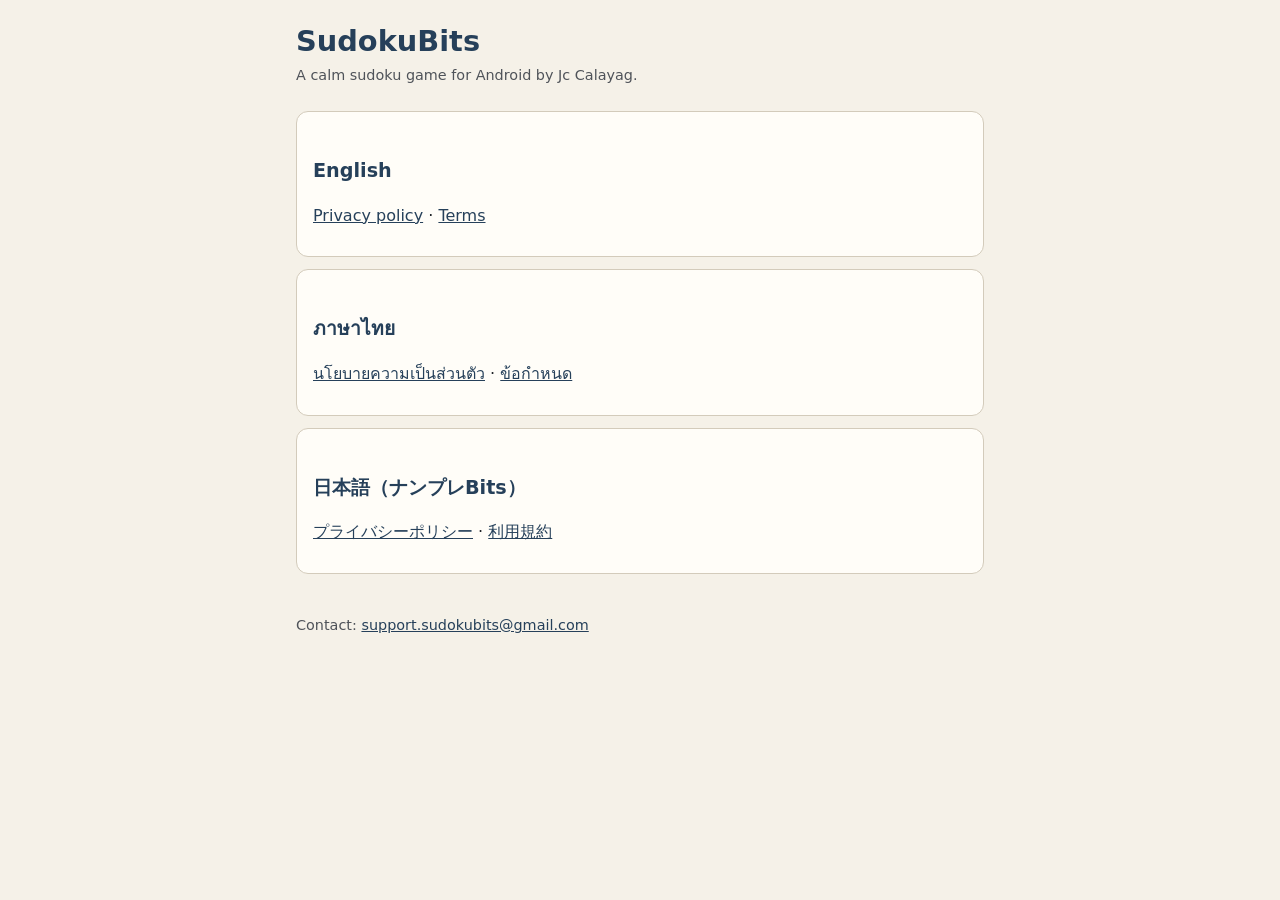
==== index.html @ 5cd3148a "Add files via upload" ====
<!doctype html>
<html lang="en">
<head>
<meta charset="utf-8">
<meta name="viewport" content="width=device-width, initial-scale=1">
<title>SudokuBits</title>
<link rel="stylesheet" href="style.css">
</head>
<body>
<main>
<header>
  <h1>SudokuBits</h1>
  <p class="updated">A calm sudoku game for Android by Jc Calayag.</p>
</header>

<div class="card">
  <h2>English</h2>
  <p><a href="privacy.html">Privacy policy</a> · <a href="terms.html">Terms</a></p>
</div>
<div class="card" lang="th">
  <h2>ภาษาไทย</h2>
  <p><a href="th/privacy.html">นโยบายความเป็นส่วนตัว</a> · <a href="th/terms.html">ข้อกำหนด</a></p>
</div>
<div class="card" lang="ja">
  <h2>日本語（ナンプレBits）</h2>
  <p><a href="ja/privacy.html">プライバシーポリシー</a> · <a href="ja/terms.html">利用規約</a></p>
</div>

<footer>Contact: <a href="mailto:support.sudokubits@gmail.com">support.sudokubits@gmail.com</a></footer>
</main>
</body>
</html>
---- style.css ----
/* SudokuBits pages: the app's ink on paper, night ink in dark mode (IDENTITY §2). */
:root {
  --paper: #F5F1E8;
  --sheet: #FFFDF8;
  --ink: #1F2328;
  --ink-soft: #4F5359;
  --accent: #26405A;
  --line: #D3CBBB;
  color-scheme: light dark;
}
@media (prefers-color-scheme: dark) {
  :root {
    --paper: #12161B;
    --sheet: #1E242B;
    --ink: #E8E3D9;
    --ink-soft: #BEC3C9;
    --accent: #9EBAD3;
    --line: #3A424B;
  }
}
* { box-sizing: border-box; }
body {
  margin: 0;
  background: var(--paper);
  color: var(--ink);
  font: 16px/1.6 system-ui, -apple-system, "Segoe UI", Roboto, "Noto Sans", "Noto Sans Thai", "Noto Sans JP", sans-serif;
}
main {
  max-width: 720px;
  margin: 0 auto;
  padding: 24px 16px 48px;
}
header { margin-bottom: 24px; }
h1 { color: var(--accent); font-size: 1.8rem; line-height: 1.25; margin: 0 0 4px; }
h2 { color: var(--accent); font-size: 1.2rem; margin: 32px 0 8px; }
h3 { font-size: 1rem; margin: 20px 0 4px; }
p, li { overflow-wrap: anywhere; }
a { color: var(--accent); }
.updated, .langs { color: var(--ink-soft); font-size: 0.9rem; margin: 0; }
.langs a { margin-right: 12px; }
.card {
  background: var(--sheet);
  border: 1px solid var(--line);
  border-radius: 12px;
  padding: 12px 16px;
  margin: 12px 0;
}
table { width: 100%; border-collapse: collapse; font-size: 0.95rem; }
th, td { text-align: left; vertical-align: top; padding: 8px 6px; border-top: 1px solid var(--line); }
th { color: var(--ink-soft); font-weight: 600; }
.table-wrap { overflow-x: auto; }
footer { margin-top: 40px; color: var(--ink-soft); font-size: 0.9rem; }
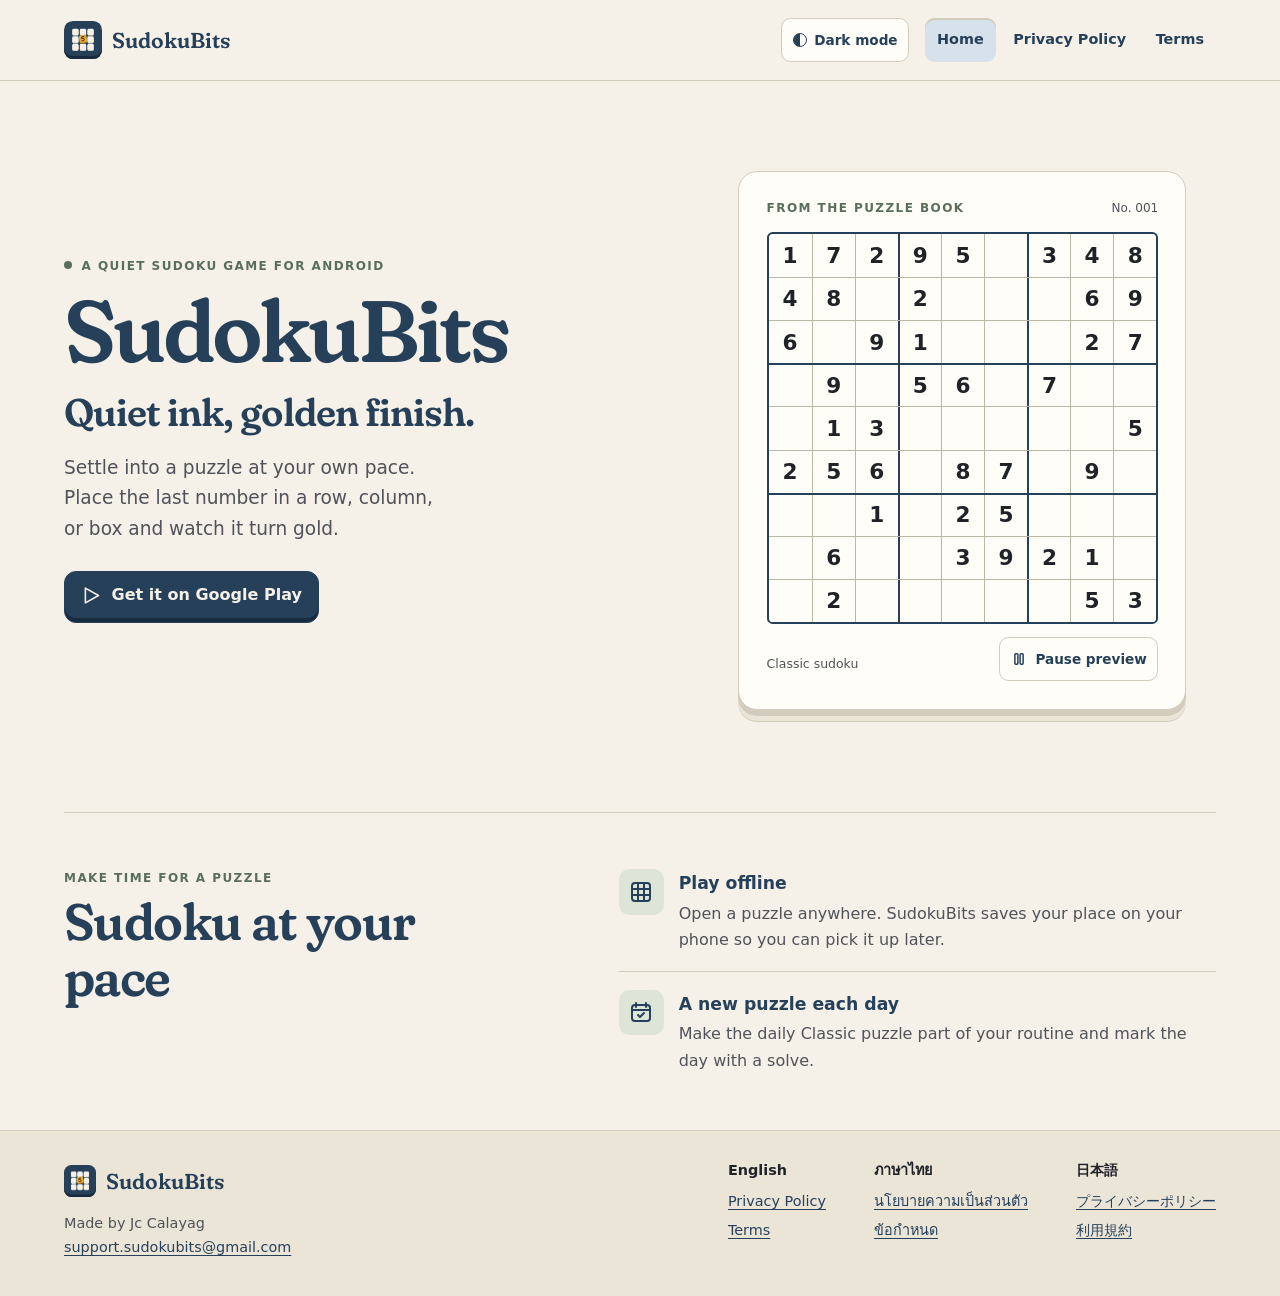
==== commit f0093f54: "feat: redesign the SudokuBits website" ====
--- a/index.html
+++ b/index.html
@@ -1,32 +1,154 @@
 <!doctype html>
 <html lang="en">
 <head>
-<meta charset="utf-8">
-<meta name="viewport" content="width=device-width, initial-scale=1">
-<title>SudokuBits</title>
-<link rel="stylesheet" href="style.css">
+  <meta charset="utf-8">
+  <meta name="viewport" content="width=device-width, initial-scale=1">
+  <meta name="description" content="SudokuBits is a quiet sudoku game for Android. Solve a daily puzzle or play offline at your own pace.">
+  <title>SudokuBits — Quiet sudoku for Android</title>
+  <link rel="icon" href="assets/mark.svg" type="image/svg+xml">
+  <script src="assets/theme.js"></script>
+  <script src="assets/puzzle-demo.js" defer></script>
+  <link rel="stylesheet" href="style.css">
 </head>
 <body>
-<main>
-<header>
-  <h1>SudokuBits</h1>
-  <p class="updated">A calm sudoku game for Android by Jc Calayag.</p>
-</header>
+  <a class="skip-link" href="#main">Skip to content</a>
+  <header class="site-header">
+    <div class="shell header-inner">
+      <a class="brand" href="index.html">
+        <img src="assets/mark.svg" alt="" width="38" height="38">
+        <span>SudokuBits</span>
+      </a>
+      <button class="theme-toggle" type="button" aria-pressed="false" hidden>
+        <span class="theme-indicator" aria-hidden="true"></span>
+        Dark mode
+      </button>
+      <nav class="site-nav" aria-label="Main navigation">
+        <a href="index.html" aria-current="page">Home</a>
+        <a href="privacy.html">Privacy Policy</a>
+        <a href="terms.html">Terms</a>
+      </nav>
+    </div>
+  </header>
 
-<div class="card">
-  <h2>English</h2>
-  <p><a href="privacy.html">Privacy policy</a> · <a href="terms.html">Terms</a></p>
-</div>
-<div class="card" lang="th">
-  <h2>ภาษาไทย</h2>
-  <p><a href="th/privacy.html">นโยบายความเป็นส่วนตัว</a> · <a href="th/terms.html">ข้อกำหนด</a></p>
-</div>
-<div class="card" lang="ja">
-  <h2>日本語（ナンプレBits）</h2>
-  <p><a href="ja/privacy.html">プライバシーポリシー</a> · <a href="ja/terms.html">利用規約</a></p>
-</div>
+  <main id="main" class="shell home-main" tabindex="-1">
+    <section class="hero" aria-labelledby="home-title">
+      <div class="hero-copy">
+        <p class="eyebrow"><span class="status-dot" aria-hidden="true"></span> A quiet sudoku game for Android</p>
+        <h1 id="home-title">SudokuBits</h1>
+        <p class="hero-line">Quiet ink, golden finish.</p>
+        <p class="hero-description">Settle into a puzzle at your own pace. Place the last number in a row, column, or box and watch it turn gold.</p>
+        <a class="store-tile" href="https://play.google.com/store/apps/details?id=com.jccalayag.sudokubits">
+          <svg width="21" height="21" viewBox="0 0 24 24" fill="none" stroke="currentColor" stroke-width="1.8" stroke-linejoin="round" aria-hidden="true"><path d="M5 3.5 20 12 5 20.5Z"/></svg>
+          Get it on Google Play
+        </a>
+      </div>
 
-<footer>Contact: <a href="mailto:support.sudokubits@gmail.com">support.sudokubits@gmail.com</a></footer>
-</main>
+      <figure class="puzzle-sheet">
+        <div class="puzzle-heading" aria-hidden="true">
+          <span class="eyebrow">From the puzzle book</span>
+          <span class="puzzle-index">No. 001</span>
+        </div>
+        <div class="puzzle-board" aria-hidden="true">
+          <div class="puzzle-row">
+            <span>1</span><span></span><span>2</span><span>9</span><span>5</span><span></span><span></span><span>4</span><span>8</span>
+          </div>
+          <div class="puzzle-row">
+            <span>4</span><span>8</span><span></span><span>2</span><span></span><span></span><span></span><span>6</span><span>9</span>
+          </div>
+          <div class="puzzle-row">
+            <span>6</span><span></span><span>9</span><span>1</span><span></span><span></span><span></span><span>2</span><span>7</span>
+          </div>
+          <div class="puzzle-row">
+            <span></span><span>9</span><span></span><span>5</span><span>6</span><span></span><span>7</span><span></span><span></span>
+          </div>
+          <div class="puzzle-row">
+            <span></span><span>1</span><span>3</span><span></span><span></span><span></span><span></span><span></span><span>5</span>
+          </div>
+          <div class="puzzle-row">
+            <span>2</span><span>5</span><span>6</span><span></span><span>8</span><span>7</span><span></span><span>9</span><span></span>
+          </div>
+          <div class="puzzle-row">
+            <span></span><span></span><span>1</span><span></span><span>2</span><span>5</span><span></span><span></span><span></span>
+          </div>
+          <div class="puzzle-row">
+            <span></span><span>6</span><span></span><span></span><span>3</span><span>9</span><span>2</span><span>1</span><span></span>
+          </div>
+          <div class="puzzle-row">
+            <span></span><span>2</span><span></span><span></span><span></span><span></span><span></span><span>5</span><span>3</span>
+          </div>
+        </div>
+        <figcaption>
+          <span>Classic sudoku</span>
+          <button class="puzzle-toggle" type="button" hidden>
+            <svg class="play-icon" viewBox="0 0 24 24" width="18" height="18" fill="none" stroke="currentColor" stroke-width="2" stroke-linecap="round" stroke-linejoin="round" aria-hidden="true">
+              <path d="M8,5.6v12.8a1,1 0,0 0,1.53 0.85l10.1,-6.4a1,1 0,0 0,0 -1.7L9.53,4.75A1,1 0,0 0,8 5.6Z"/>
+            </svg>
+            <svg class="pause-icon" viewBox="0 0 24 24" width="18" height="18" fill="none" stroke="currentColor" stroke-width="2" stroke-linecap="round" stroke-linejoin="round" aria-hidden="true" hidden>
+              <rect x="6.5" y="5" width="4" height="14" rx="1.2"/>
+              <rect x="13.5" y="5" width="4" height="14" rx="1.2"/>
+            </svg>
+            <span>Play preview</span>
+          </button>
+        </figcaption>
+      </figure>
+    </section>
+
+    <section class="play-notes" aria-labelledby="play-title">
+      <div>
+        <p class="eyebrow">Make time for a puzzle</p>
+        <h2 id="play-title">Sudoku at your pace</h2>
+      </div>
+      <dl class="play-list">
+        <div>
+          <dt>
+            <span class="note-icon" aria-hidden="true">
+              <svg width="24" height="24" viewBox="0 0 24 24" fill="none" stroke="currentColor" stroke-width="2" stroke-linecap="round" stroke-linejoin="round"><rect x="3" y="3" width="18" height="18" rx="3"/><path d="M9 4v16m6-16v16M4 9h16M4 15h16"/></svg>
+            </span>
+            Play offline
+          </dt>
+          <dd>Open a puzzle anywhere. SudokuBits saves your place on your phone so you can pick it up later.</dd>
+        </div>
+        <div>
+          <dt>
+            <span class="note-icon" aria-hidden="true">
+              <svg width="24" height="24" viewBox="0 0 24 24" fill="none" stroke="currentColor" stroke-width="2" stroke-linecap="round" stroke-linejoin="round"><rect x="3" y="5" width="18" height="16" rx="3"/><path d="M7 3v4m10-4v4M3 10h18m-12 5 2 2 4-4"/></svg>
+            </span>
+            A new puzzle each day
+          </dt>
+          <dd>Make the daily Classic puzzle part of your routine and mark the day with a solve.</dd>
+        </div>
+      </dl>
+    </section>
+  </main>
+
+  <footer class="site-footer">
+    <div class="shell footer-inner">
+      <div class="footer-credit">
+        <a class="brand" href="index.html">
+          <img src="assets/mark.svg" alt="" width="32" height="32">
+          <span>SudokuBits</span>
+        </a>
+        <p>Made by Jc Calayag</p>
+        <a href="mailto:support.sudokubits@gmail.com">support.sudokubits@gmail.com</a>
+      </div>
+      <nav class="footer-languages" aria-label="Legal documents by language">
+        <div lang="en">
+          <p>English</p>
+          <a href="privacy.html">Privacy Policy</a>
+          <a href="terms.html">Terms</a>
+        </div>
+        <div lang="th">
+          <p>ภาษาไทย</p>
+          <a href="th/privacy.html" hreflang="th">นโยบายความเป็นส่วนตัว</a>
+          <a href="th/terms.html" hreflang="th">ข้อกำหนด</a>
+        </div>
+        <div lang="ja">
+          <p>日本語</p>
+          <a href="ja/privacy.html" hreflang="ja">プライバシーポリシー</a>
+          <a href="ja/terms.html" hreflang="ja">利用規約</a>
+        </div>
+      </nav>
+    </div>
+  </footer>
 </body>
 </html>
--- a/style.css
+++ b/style.css
@@ -1,52 +1,508 @@
-/* SudokuBits pages: the app's ink on paper, night ink in dark mode (IDENTITY §2). */
+@font-face {
+  font-family: Fraunces;
+  src: url("assets/fraunces.ttf") format("truetype");
+  font-weight: 600;
+  font-display: swap;
+}
+
 :root {
-  --paper: #F5F1E8;
-  --sheet: #FFFDF8;
-  --ink: #1F2328;
-  --ink-soft: #4F5359;
-  --accent: #26405A;
-  --line: #D3CBBB;
-  color-scheme: light dark;
-}
-@media (prefers-color-scheme: dark) {
-  :root {
-    --paper: #12161B;
-    --sheet: #1E242B;
-    --ink: #E8E3D9;
-    --ink-soft: #BEC3C9;
-    --accent: #9EBAD3;
-    --line: #3A424B;
-  }
-}
-* { box-sizing: border-box; }
+  color-scheme: light;
+  --paper: #f5f1e8;
+  --sheet: #fffdf8;
+  --surface: #ebe5d8;
+  --text: #1f2328;
+  --muted: #4f5359;
+  --ink: #26405a;
+  --on-ink: #f5f1e8;
+  --ink-edge: #182b3e;
+  --ink-container: #d6e1ec;
+  --sage: #5a6e5c;
+  --sage-container: #dce5d8;
+  --line: #d3cbbb;
+  --grid-line: #bcb6a7;
+  --gold: #e3a83a;
+  --gold-wash: #f3e1b3;
+  --on-gold-wash: #3b2a00;
+  --display-font: Fraunces, Georgia, "Noto Serif", serif;
+  --body-font: system-ui, "Segoe UI", Roboto, "Noto Sans Thai", "Noto Sans JP", sans-serif;
+}
+
+:root[data-theme="dark"] {
+  color-scheme: dark;
+  --paper: #12161b;
+  --sheet: #1b2128;
+  --surface: #252b33;
+  --text: #e8e3d9;
+  --muted: #bec3c9;
+  --ink: #9ebad3;
+  --on-ink: #12253a;
+  --ink-edge: #5f7c97;
+  --ink-container: #2a3f57;
+  --sage: #a8bba5;
+  --sage-container: #33443a;
+  --line: #3a424b;
+  --grid-line: #55616e;
+  --gold: #edb94f;
+  --gold-wash: #4a3a12;
+  --on-gold-wash: #f5e1ad;
+}
+
+*, *::before, *::after { box-sizing: border-box; }
+
 body {
   margin: 0;
   background: var(--paper);
+  color: var(--text);
+  font: 1rem/1.65 var(--body-font);
+}
+
+a {
   color: var(--ink);
-  font: 16px/1.6 system-ui, -apple-system, "Segoe UI", Roboto, "Noto Sans", "Noto Sans Thai", "Noto Sans JP", sans-serif;
-}
-main {
-  max-width: 720px;
-  margin: 0 auto;
-  padding: 24px 16px 48px;
-}
-header { margin-bottom: 24px; }
-h1 { color: var(--accent); font-size: 1.8rem; line-height: 1.25; margin: 0 0 4px; }
-h2 { color: var(--accent); font-size: 1.2rem; margin: 32px 0 8px; }
-h3 { font-size: 1rem; margin: 20px 0 4px; }
-p, li { overflow-wrap: anywhere; }
-a { color: var(--accent); }
-.updated, .langs { color: var(--ink-soft); font-size: 0.9rem; margin: 0; }
-.langs a { margin-right: 12px; }
+  text-underline-offset: 0.2em;
+}
+
+a:focus-visible, button:focus-visible, [tabindex="0"]:focus-visible {
+  outline: 2px solid var(--ink);
+  outline-offset: 3px;
+}
+
+.skip-link {
+  position: absolute;
+  z-index: 1;
+  inset: 0.5rem auto auto 0.5rem;
+  padding: 0.55rem 0.8rem;
+  border-radius: 0.5rem;
+  background: var(--sheet);
+  transform: translateY(-160%);
+}
+
+.skip-link:focus { transform: none; }
+
+.shell {
+  width: min(100% - 2 * clamp(1.125rem, 5vw, 3.5rem), 72rem);
+  margin-inline: auto;
+}
+
+.site-header { border-block-end: 1px solid var(--line); }
+
+.header-inner {
+  min-height: 5rem;
+  display: flex;
+  align-items: center;
+  justify-content: space-between;
+  flex-wrap: wrap;
+  gap: 0.45rem 1rem;
+  padding-block: 0.65rem;
+}
+
+.brand {
+  display: inline-flex;
+  align-items: center;
+  gap: 0.65rem;
+  min-height: 2.75rem;
+  color: var(--ink);
+  font: 600 1.35rem/1.25 var(--display-font);
+  font-optical-sizing: none;
+  font-variation-settings: "opsz" 36, "SOFT" 100;
+  text-decoration: none;
+}
+
+.brand img { display: block; flex: none; }
+
+.site-nav {
+  display: flex;
+  flex-wrap: wrap;
+  gap: 0.2rem 0.35rem;
+}
+
+.site-nav a, .langs a {
+  display: inline-flex;
+  align-items: center;
+  min-height: 2.75rem;
+  padding: 0.3rem 0.75rem;
+  border-radius: 0.6rem;
+  font-size: 0.9rem;
+  font-weight: 650;
+  text-decoration: none;
+}
+
+.site-nav a:hover, .langs a:hover { text-decoration: underline; }
+
+.site-nav [aria-current], .langs [aria-current] {
+  background: var(--ink-container);
+  box-shadow: inset 0 2px 0 var(--line);
+}
+
+.theme-toggle, .puzzle-toggle {
+  display: inline-flex;
+  align-items: center;
+  justify-content: center;
+  gap: 0.45rem;
+  min-height: 2.75rem;
+  padding: 0.3rem 0.65rem;
+  border: 1px solid var(--line);
+  border-radius: 0.6rem;
+  background: var(--sheet);
+  color: var(--ink);
+  font: 650 0.85rem/1.25 var(--body-font);
+  cursor: pointer;
+}
+
+.theme-toggle[hidden], .puzzle-toggle[hidden], .puzzle-toggle svg[hidden] { display: none; }
+.theme-toggle { margin-inline-start: auto; }
+.theme-toggle:hover, .puzzle-toggle:hover { background: var(--ink-container); }
+.theme-toggle[aria-pressed="true"] { background: var(--ink-container); }
+
+.theme-indicator {
+  width: 0.9rem;
+  height: 0.9rem;
+  flex: none;
+  border: 1px solid currentColor;
+  border-radius: 50%;
+  background: linear-gradient(90deg, currentColor 50%, transparent 50%);
+}
+
+.theme-toggle[aria-pressed="true"] .theme-indicator { background: currentColor; }
+
+.hero {
+  display: grid;
+  grid-template-columns: minmax(0, 1.12fr) minmax(0, 1fr);
+  align-items: center;
+  gap: clamp(2.5rem, 6vw, 5.25rem);
+  padding-block: clamp(3.25rem, 7vw, 6rem) clamp(3.75rem, 8vw, 6.5rem);
+}
+
+.eyebrow {
+  margin: 0;
+  color: var(--sage);
+  font-size: 0.75rem;
+  font-weight: 750;
+  letter-spacing: 0.12em;
+  line-height: 1.5;
+  text-transform: uppercase;
+}
+
+.status-dot {
+  display: inline-block;
+  width: 0.5rem;
+  aspect-ratio: 1;
+  margin-inline-end: 0.25rem;
+  border-radius: 50%;
+  background: var(--sage);
+  vertical-align: 0.08em;
+}
+
+h1, .hero-line, .play-notes h2 {
+  color: var(--ink);
+  font-family: var(--display-font);
+  font-weight: 600;
+  font-optical-sizing: none;
+  font-variation-settings: "opsz" 36, "SOFT" 100;
+}
+
+.hero h1 {
+  margin: 0.7rem 0 0;
+  font-size: clamp(3rem, 6.8vw, 6.25rem);
+  letter-spacing: -0.045em;
+  line-height: 1;
+}
+
+.hero-line {
+  margin: 1rem 0 0;
+  font-size: clamp(1.45rem, 3vw, 2.6rem);
+  letter-spacing: -0.025em;
+  line-height: 1.16;
+}
+
+.hero-description {
+  max-width: 33ch;
+  margin: 1.15rem 0 1.65rem;
+  color: var(--muted);
+  font-size: clamp(1rem, 1.6vw, 1.16rem);
+}
+
+.store-tile {
+  display: inline-flex;
+  align-items: center;
+  justify-content: center;
+  gap: 0.6rem;
+  min-height: 3.25rem;
+  padding: 0.55rem 1rem 0.75rem;
+  border: 1px solid var(--ink);
+  border-radius: 0.75rem;
+  background: var(--ink);
+  box-shadow: inset 0 -4px 0 var(--ink-edge);
+  color: var(--on-ink);
+  font-weight: 700;
+  text-decoration: none;
+}
+
+.store-tile svg { flex: none; }
+.store-tile:hover { text-decoration: underline; }
+.store-tile:active { box-shadow: inset 0 -1px 0 var(--ink-edge); }
+
+.puzzle-sheet {
+  width: min(100%, 28rem);
+  margin: 0;
+  justify-self: center;
+  padding: clamp(0.8rem, 3vw, 1.7rem);
+  border: 1px solid var(--line);
+  border-radius: 1.2rem;
+  background: var(--sheet);
+  box-shadow: 0 6px 0 var(--line), 0 11px 0 var(--surface), 0 12px 0 var(--line);
+}
+
+.puzzle-heading, .puzzle-sheet figcaption {
+  display: flex;
+  align-items: baseline;
+  justify-content: space-between;
+  flex-wrap: wrap;
+  gap: 0.15rem 0.75rem;
+}
+
+.puzzle-index {
+  color: var(--muted);
+  font-size: 0.75rem;
+  font-variant-numeric: tabular-nums;
+}
+
+.puzzle-board {
+  display: grid;
+  grid-template-rows: repeat(9, minmax(0, 1fr));
+  aspect-ratio: 1;
+  margin-block: 0.85rem;
+  border: 2px solid var(--ink);
+  border-radius: 0.35rem;
+  overflow: hidden;
+  font-size: clamp(0.75rem, 2.1vw, 1.35rem);
+  font-weight: 650;
+  line-height: 1;
+  font-variant-numeric: tabular-nums;
+}
+
+.puzzle-row { display: grid; grid-template-columns: repeat(9, minmax(0, 1fr)); }
+.puzzle-row + .puzzle-row { border-block-start: 1px solid var(--grid-line); }
+.puzzle-row:nth-child(3n + 4) { border-block-start: 2px solid var(--ink); }
+
+.puzzle-row span {
+  display: grid;
+  place-items: center;
+}
+
+.puzzle-row span + span { border-inline-start: 1px solid var(--grid-line); }
+.puzzle-row span:nth-child(3n + 4) { border-inline-start: 2px solid var(--ink); }
+
+.puzzle-row.is-complete {
+  position: relative;
+  background: var(--gold-wash);
+  color: var(--on-gold-wash);
+}
+
+.puzzle-row.is-complete::after {
+  position: absolute;
+  inset: auto 0.15rem 0.15rem;
+  height: 2px;
+  background: var(--gold);
+  content: "";
+}
+
+.puzzle-row .placed { font-weight: 800; }
+
+.puzzle-sheet figcaption {
+  color: var(--muted);
+  font-size: 0.78rem;
+}
+
+.puzzle-toggle {
+  min-width: 9.25rem;
+}
+
+.puzzle-toggle svg { flex: none; }
+
+@media (prefers-reduced-motion: no-preference) {
+  @view-transition { navigation: auto; }
+
+  ::view-transition { pointer-events: none; }
+  ::view-transition-group(root) { animation-duration: 240ms; }
+
+  .hero-copy, .puzzle-sheet, .legal-main { animation: page-enter 360ms ease-out both; }
+  .puzzle-sheet { animation-delay: 90ms; }
+  .puzzle-row .placed { animation: digit-enter 200ms ease-out both; }
+  .puzzle-row.is-complete::after {
+    transform-origin: left;
+    animation: seam-draw 300ms ease-out both;
+  }
+}
+
+@keyframes page-enter {
+  from { opacity: 0.65; transform: translateY(9px); }
+  to { opacity: 1; transform: translateY(0); }
+}
+
+@keyframes digit-enter { from { color: transparent; } }
+@keyframes seam-draw { from { transform: scaleX(0); } }
+
+.play-notes {
+  display: grid;
+  grid-template-columns: minmax(0, 0.8fr) minmax(0, 1fr);
+  gap: 1rem clamp(2rem, 6vw, 5rem);
+  padding-block: clamp(2rem, 4.5vw, 3.5rem);
+  border-block-start: 1px solid var(--line);
+}
+
+.play-notes h2 {
+  max-width: 13ch;
+  margin: 0.45rem 0 0;
+  font-size: clamp(1.8rem, 4vw, 3.6rem);
+  letter-spacing: -0.03em;
+  line-height: 1.1;
+}
+
+.play-list { margin: 0; }
+
+.play-list > div {
+  position: relative;
+  min-height: 3rem;
+  padding-inline-start: 3.75rem;
+}
+
+.play-list > div + div {
+  margin-block-start: 1.1rem;
+  padding-block-start: 1.1rem;
+  border-block-start: 1px solid var(--line);
+}
+
+.play-list dt {
+  color: var(--ink);
+  font-size: 1.08rem;
+  font-weight: 750;
+}
+
+.play-list dd { margin: 0.2rem 0 0; color: var(--muted); }
+
+.note-icon {
+  position: absolute;
+  inset-inline-start: 0;
+  display: grid;
+  place-items: center;
+  width: 2.85rem;
+  aspect-ratio: 1;
+  border-radius: 0.65rem;
+  background: var(--sage-container);
+  color: var(--ink);
+}
+
+.site-footer {
+  border-block-start: 1px solid var(--line);
+  background: var(--surface);
+}
+
+.footer-inner {
+  display: flex;
+  justify-content: space-between;
+  flex-wrap: wrap;
+  gap: 1.25rem 2rem;
+  padding-block: 1.75rem 2.25rem;
+  font-size: 0.9rem;
+}
+
+.footer-credit { min-width: 0; }
+.footer-credit p { margin: 0.45rem 0 0; color: var(--muted); }
+.footer-credit > a:not(.brand) { overflow-wrap: anywhere; }
+
+.footer-languages {
+  display: flex;
+  flex-wrap: wrap;
+  gap: 1rem clamp(1.5rem, 4vw, 3rem);
+}
+
+.footer-languages p { margin: 0 0 0.3rem; color: var(--text); font-weight: 750; }
+.footer-languages a { display: block; padding-block: 0.15rem; }
+
+.legal-main {
+  max-width: 54rem;
+  padding-block: clamp(2.5rem, 6vw, 4.75rem);
+}
+
+.legal-heading { margin-block-end: 1.5rem; }
+
+.legal-heading h1 {
+  margin: 0.4rem 0 0.6rem;
+  font-size: clamp(1.85rem, 5.1vw, 3.75rem);
+  line-height: 1.15;
+  overflow-wrap: anywhere;
+}
+
+.updated { margin: 0; color: var(--muted); font-size: 0.9rem; }
+
+.langs {
+  display: flex;
+  flex-wrap: wrap;
+  gap: 0.2rem 0.35rem;
+  margin-block-start: 0.9rem;
+}
+
+.legal-copy {
+  padding: clamp(1rem, 4.5vw, 3rem);
+  border: 1px solid var(--line);
+  border-radius: 1.1rem;
+  background: var(--sheet);
+  overflow-wrap: anywhere;
+}
+
+.legal-copy > :first-child, .card > :first-child { margin-block-start: 0; }
+.legal-copy > :last-child, .card > :last-child { margin-block-end: 0; }
+.legal-copy h2 { margin: 1.75em 0 0.4em; color: var(--ink); font-size: 1.25rem; line-height: 1.4; }
+.legal-copy h3 { margin: 1.4em 0 0.35em; font-size: 1rem; }
+.legal-copy p, .legal-copy ul { margin-block: 0.65em; }
+.legal-copy ul { padding-inline-start: 1.35em; }
+.legal-copy li + li { margin-block-start: 0.3em; }
+
 .card {
-  background: var(--sheet);
+  padding: 0.9rem 1rem;
+  border-inline-start: 3px solid var(--sage);
+  border-radius: 0.5rem;
+  background: var(--sage-container);
+}
+
+.table-wrap {
+  overflow-x: auto;
+  margin-block: 1rem;
   border: 1px solid var(--line);
-  border-radius: 12px;
-  padding: 12px 16px;
-  margin: 12px 0;
-}
-table { width: 100%; border-collapse: collapse; font-size: 0.95rem; }
-th, td { text-align: left; vertical-align: top; padding: 8px 6px; border-top: 1px solid var(--line); }
-th { color: var(--ink-soft); font-weight: 600; }
-.table-wrap { overflow-x: auto; }
-footer { margin-top: 40px; color: var(--ink-soft); font-size: 0.9rem; }
+  border-radius: 0.55rem;
+}
+
+.table-wrap table {
+  width: 100%;
+  min-width: 25rem;
+  border-collapse: collapse;
+  font-size: 0.94rem;
+}
+
+.table-wrap :is(th, td) {
+  padding: 0.65rem 0.75rem;
+  text-align: start;
+  vertical-align: top;
+}
+
+.table-wrap th { background: var(--surface); color: var(--ink); }
+.table-wrap td { border-block-start: 1px solid var(--line); }
+
+@media (max-width: 48rem) {
+  .hero, .play-notes { grid-template-columns: minmax(0, 1fr); }
+  .hero { gap: 2rem; }
+  .hero h1 { font-size: clamp(2.55rem, 11vw, 5rem); }
+  .puzzle-sheet { justify-self: start; }
+  .puzzle-board { font-size: clamp(0.75rem, 4vw, 1.35rem); }
+}
+
+@media (max-width: 38rem) {
+  .header-inner {
+    display: grid;
+    grid-template-columns: minmax(0, 1fr) auto;
+  }
+  .header-inner .brand { justify-self: start; }
+  .theme-toggle { grid-column: 2; grid-row: 1; }
+  .site-nav { grid-column: 1 / -1; margin-inline-start: -0.4rem; }
+  .site-nav a { padding-inline: 0.4rem; }
+}
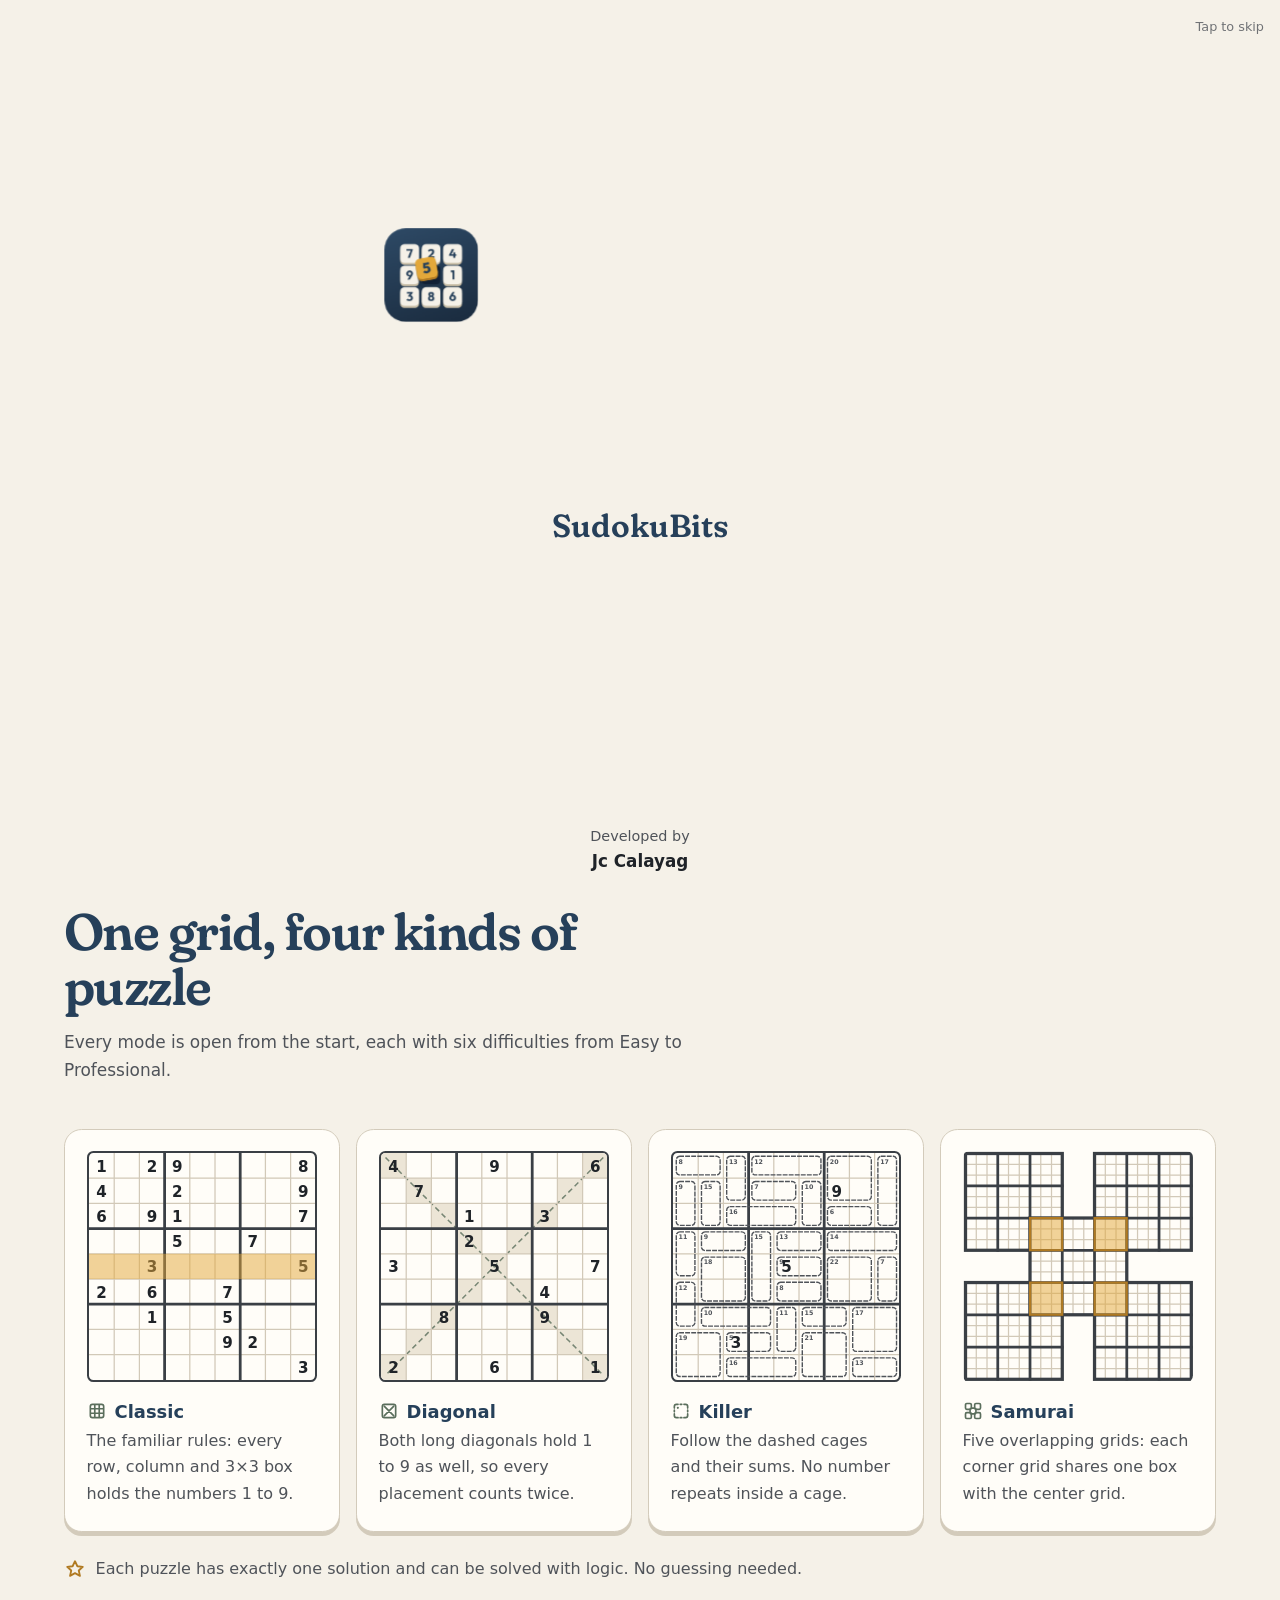
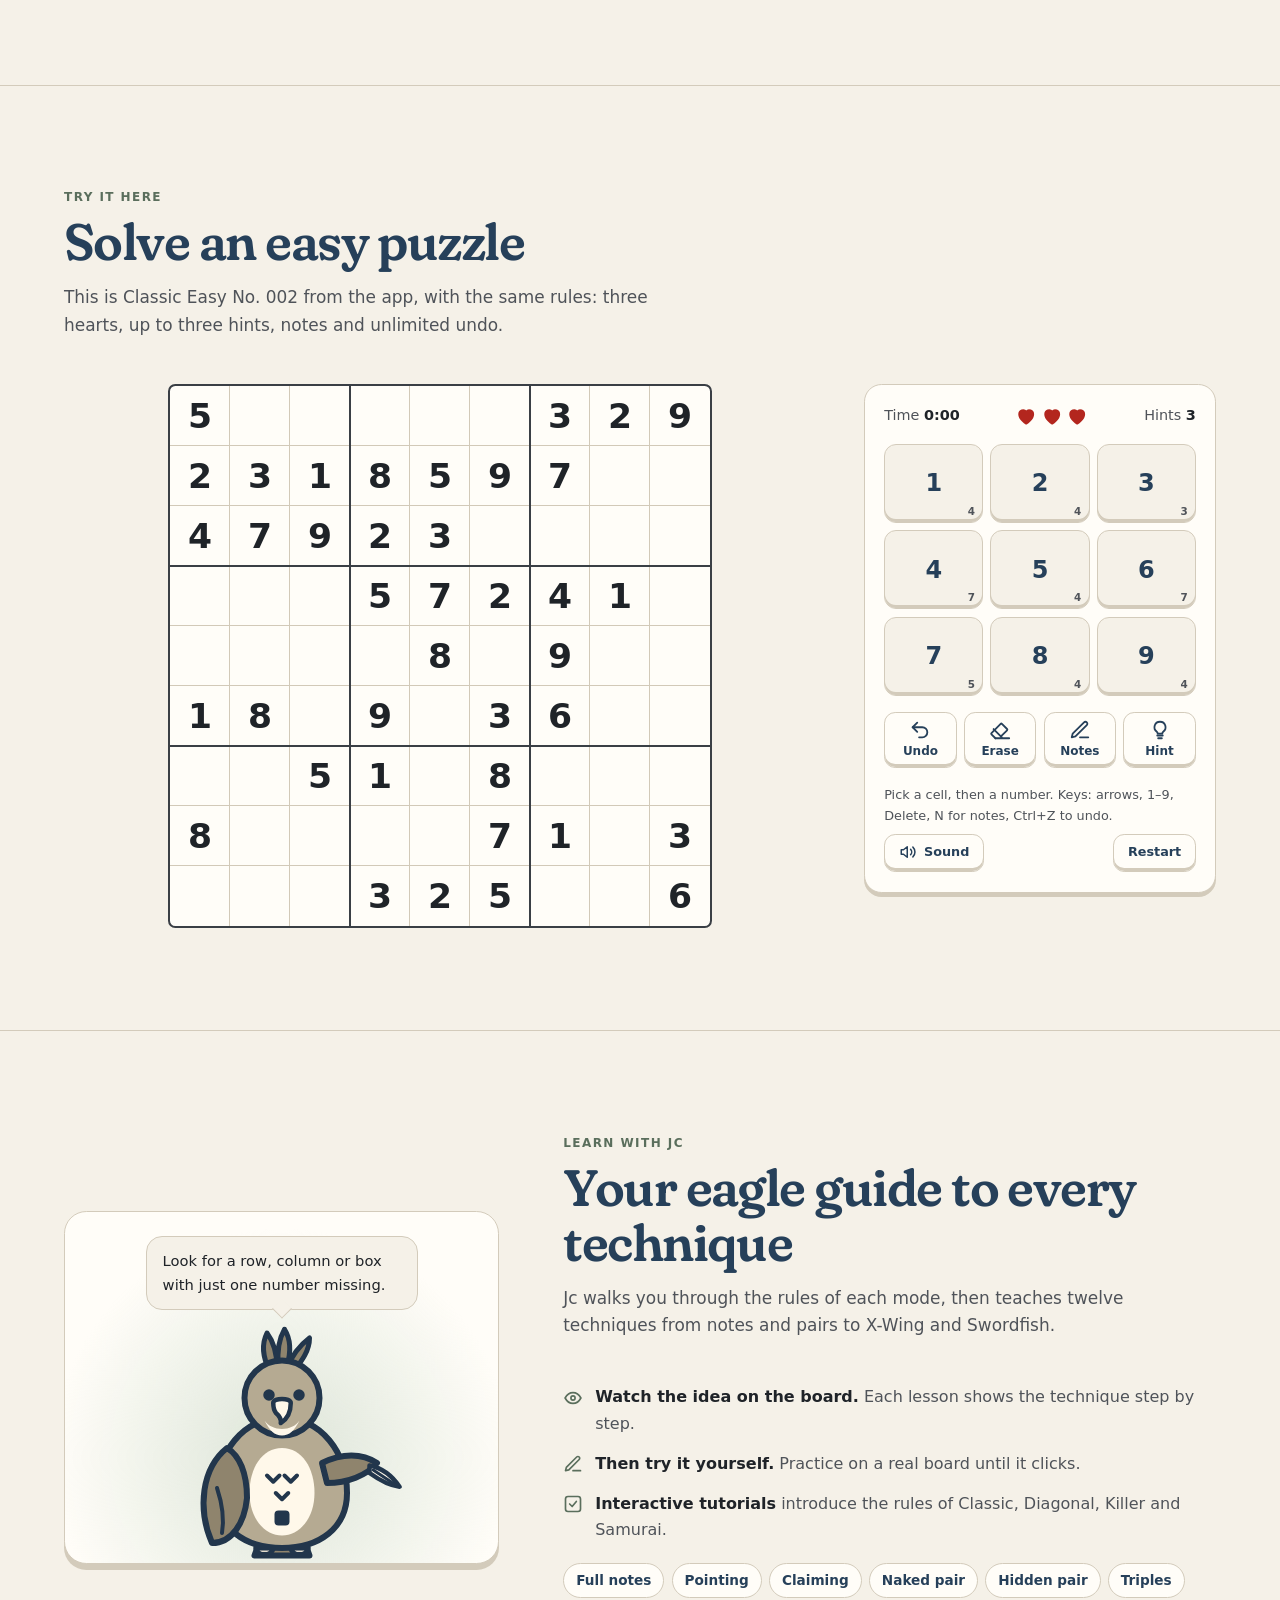
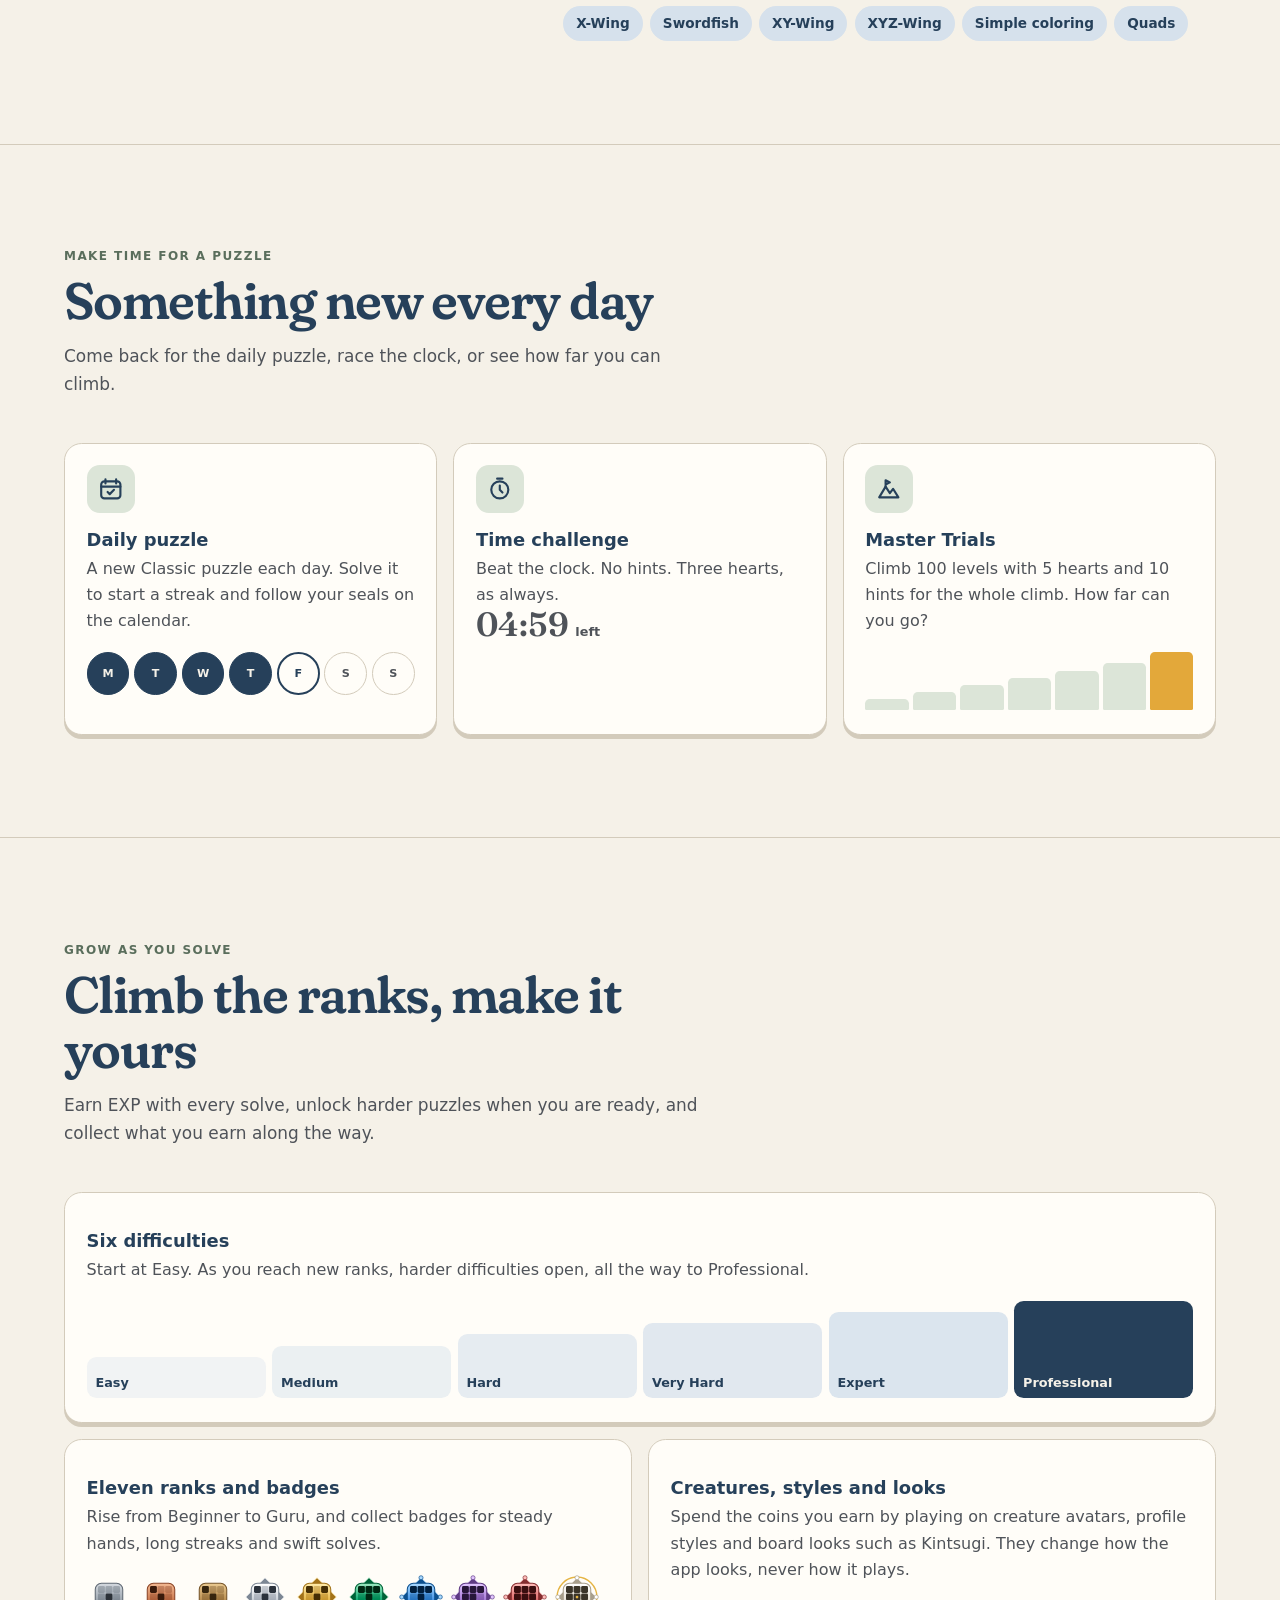
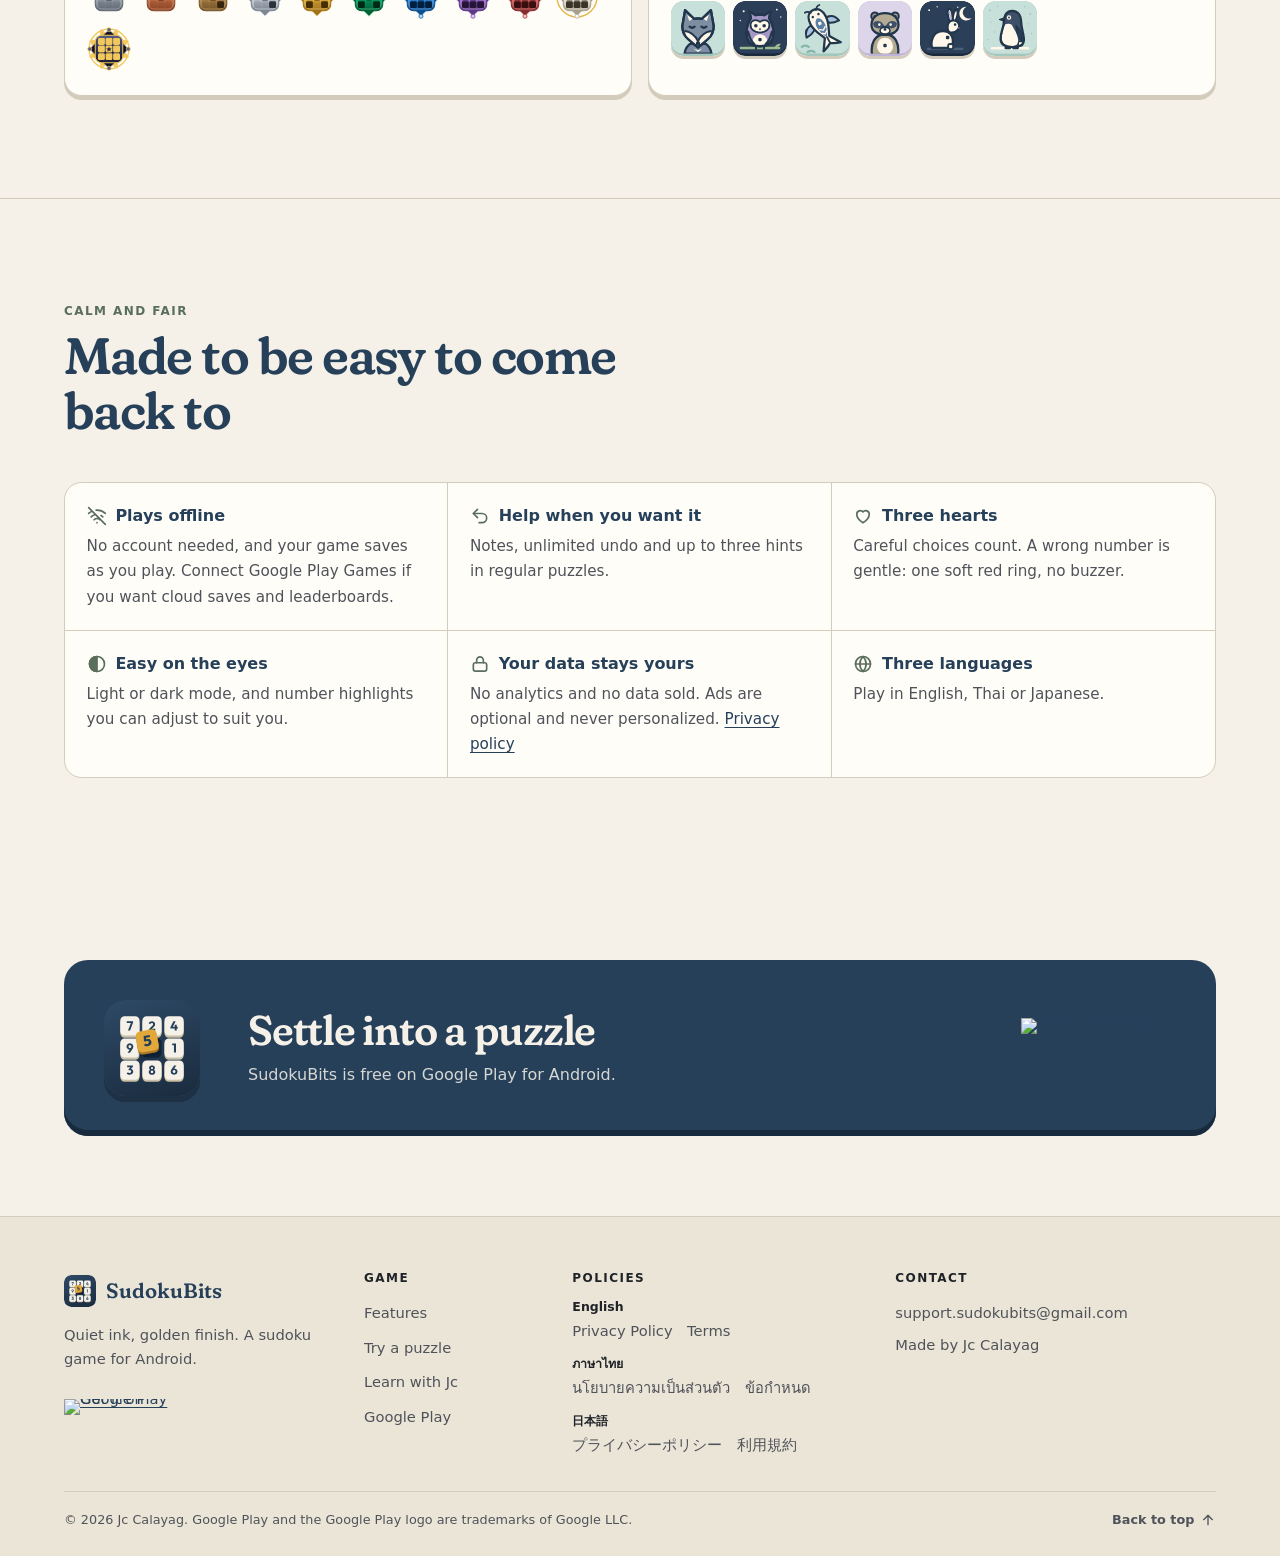
==== commit 33812428: "feat: refresh the site with the app's icon, motion and a playable puzzle - Use the real launcher ico" ====
--- a/index.html
+++ b/index.html
@@ -2,152 +2,406 @@
 <html lang="en">
 <head>
   <meta charset="utf-8">
-  <meta name="viewport" content="width=device-width, initial-scale=1">
-  <meta name="description" content="SudokuBits is a quiet sudoku game for Android. Solve a daily puzzle or play offline at your own pace.">
+  <meta name="viewport" content="width=device-width, initial-scale=1, viewport-fit=cover">
+  <meta name="description" content="SudokuBits is a quiet sudoku game for Android: four modes, a daily puzzle, guided lessons and a golden finish. Play offline at your own pace.">
   <title>SudokuBits — Quiet sudoku for Android</title>
-  <link rel="icon" href="assets/mark.svg" type="image/svg+xml">
+  <meta name="theme-color" content="#f5f1e8" media="(prefers-color-scheme: light)">
+  <meta name="theme-color" content="#12161b" media="(prefers-color-scheme: dark)">
+  <meta property="og:title" content="SudokuBits — Quiet sudoku for Android">
+  <meta property="og:description" content="Four ways to play, a daily puzzle, guided lessons and a golden finish.">
+  <meta property="og:image" content="https://sudokubits.github.io/assets/icon-512.png">
+  <link rel="icon" href="assets/icon.svg" type="image/svg+xml">
+  <link rel="icon" href="assets/icon-512.png" type="image/png" sizes="512x512">
+  <link rel="apple-touch-icon" href="assets/icon-512.png">
+  <script>
+    (() => {
+      // The intro plays once per visit, when someone arrives from outside the site.
+      const root = document.documentElement;
+      let intro = false;
+      try {
+        const fromSite = document.referrer && new URL(document.referrer).origin === location.origin;
+        intro = !fromSite && !sessionStorage.getItem("sudokubits-intro") && !matchMedia("(prefers-reduced-motion: reduce)").matches;
+      } catch {}
+      if (intro) {
+        root.classList.add("intro");
+        setTimeout(() => root.classList.remove("intro"), 6000);
+      } else if ("onpagereveal" in window) {
+        addEventListener("pagereveal", (event) => event.viewTransition || root.classList.add("enter"), { once: true });
+      } else {
+        root.classList.add("enter");
+      }
+    })();
+  </script>
   <script src="assets/theme.js"></script>
-  <script src="assets/puzzle-demo.js" defer></script>
+  <script src="assets/site.js" defer></script>
+  <script src="assets/intro.js" defer></script>
+  <script src="assets/board.js" defer></script>
+  <script src="assets/loop.js" defer></script>
+  <script src="assets/try.js" defer></script>
   <link rel="stylesheet" href="style.css">
 </head>
-<body>
+<body id="top">
   <a class="skip-link" href="#main">Skip to content</a>
   <header class="site-header">
     <div class="shell header-inner">
       <a class="brand" href="index.html">
-        <img src="assets/mark.svg" alt="" width="38" height="38">
+        <img class="brand-mark" src="assets/icon.svg" alt="" width="36" height="36">
         <span>SudokuBits</span>
       </a>
-      <button class="theme-toggle" type="button" aria-pressed="false" hidden>
-        <span class="theme-indicator" aria-hidden="true"></span>
-        Dark mode
-      </button>
-      <nav class="site-nav" aria-label="Main navigation">
-        <a href="index.html" aria-current="page">Home</a>
-        <a href="privacy.html">Privacy Policy</a>
+      <nav class="site-nav" id="site-nav" aria-label="Main navigation">
+        <a href="#modes">Features</a>
+        <a href="#try">Try a puzzle</a>
+        <a href="privacy.html">Privacy</a>
         <a href="terms.html">Terms</a>
+        <div class="nav-extra">
+          <p class="eyebrow">Policies in other languages</p>
+          <div class="langs-inline">
+            <a href="th/privacy.html" lang="th" hreflang="th">ภาษาไทย</a>
+            <a href="ja/privacy.html" lang="ja" hreflang="ja">日本語</a>
+          </div>
+          <a class="play-badge small" href="https://play.google.com/store/apps/details?id=com.jccalayag.sudokubits"><img src="https://play.google.com/intl/en_us/badges/static/images/badges/en_badge_web_generic.png" alt="Get it on Google Play" width="646" height="250"></a>
+        </div>
       </nav>
+      <div class="header-actions">
+        <button class="icon-button theme-toggle" type="button" aria-pressed="false" aria-label="Dark mode" hidden>
+          <svg class="moon" width="20" height="20" viewBox="0 0 24 24" fill="none" stroke="currentColor" stroke-width="2" stroke-linecap="round" stroke-linejoin="round" aria-hidden="true"><path d="M20 14.5A8 8 0 0 1 9.5 4a8 8 0 1 0 10.5 10.5Z"/></svg>
+          <svg class="sun" width="20" height="20" viewBox="0 0 24 24" fill="none" stroke="currentColor" stroke-width="2" stroke-linecap="round" stroke-linejoin="round" aria-hidden="true"><circle cx="12" cy="12" r="4"/><path d="M12 2.5v2M12 19.5v2M4.6 4.6l1.4 1.4M18 18l1.4 1.4M2.5 12h2M19.5 12h2M4.6 19.4 6 18M18 6l1.4-1.4"/></svg>
+        </button>
+        <a class="tile-button primary header-cta" href="https://play.google.com/store/apps/details?id=com.jccalayag.sudokubits">Get the app</a>
+        <button class="icon-button menu-toggle" type="button" aria-expanded="false" aria-controls="site-nav" aria-label="Open menu" data-open="Open menu" data-close="Close menu" hidden>
+          <svg class="menu-open" width="20" height="20" viewBox="0 0 24 24" fill="none" stroke="currentColor" stroke-width="2" stroke-linecap="round" aria-hidden="true"><path d="M4 7h16M4 12h16M4 17h16"/></svg>
+          <svg class="menu-close" width="20" height="20" viewBox="0 0 24 24" fill="none" stroke="currentColor" stroke-width="2" stroke-linecap="round" aria-hidden="true"><path d="M6 6l12 12M18 6 6 18"/></svg>
+        </button>
+      </div>
     </div>
   </header>
 
-  <main id="main" class="shell home-main" tabindex="-1">
-    <section class="hero" aria-labelledby="home-title">
+  <main id="main" class="home-main" tabindex="-1">
+    <section class="shell hero" aria-labelledby="home-title">
       <div class="hero-copy">
-        <p class="eyebrow"><span class="status-dot" aria-hidden="true"></span> A quiet sudoku game for Android</p>
-        <h1 id="home-title">SudokuBits</h1>
-        <p class="hero-line">Quiet ink, golden finish.</p>
-        <p class="hero-description">Settle into a puzzle at your own pace. Place the last number in a row, column, or box and watch it turn gold.</p>
-        <a class="store-tile" href="https://play.google.com/store/apps/details?id=com.jccalayag.sudokubits">
-          <svg width="21" height="21" viewBox="0 0 24 24" fill="none" stroke="currentColor" stroke-width="1.8" stroke-linejoin="round" aria-hidden="true"><path d="M5 3.5 20 12 5 20.5Z"/></svg>
-          Get it on Google Play
-        </a>
-      </div>
-
-      <figure class="puzzle-sheet">
+        <p class="eyebrow" data-enter style="--i: 0"><span class="status-dot" aria-hidden="true"></span> A quiet sudoku game for Android</p>
+        <h1 id="home-title" data-enter style="--i: 1">SudokuBits</h1>
+        <p class="hero-line" data-enter style="--i: 2">Quiet ink, <em>golden finish.</em></p>
+        <p class="hero-description" data-enter style="--i: 3">Settle into a puzzle at your own pace. Place the last number in a row, column or box and watch it turn gold.</p>
+        <div class="hero-actions" data-enter style="--i: 4">
+          <a class="play-badge" href="https://play.google.com/store/apps/details?id=com.jccalayag.sudokubits"><img src="https://play.google.com/intl/en_us/badges/static/images/badges/en_badge_web_generic.png" alt="Get it on Google Play" width="646" height="250"></a>
+          <a class="tile-button" href="#try">
+            <svg width="18" height="18" viewBox="0 0 24 24" fill="none" stroke="currentColor" stroke-width="2" stroke-linecap="round" stroke-linejoin="round" aria-hidden="true"><rect x="3.5" y="3.5" width="17" height="17" rx="3"/><path d="M9.2 3.5v17M14.8 3.5v17M3.5 9.2h17M3.5 14.8h17"/></svg>
+            Try a puzzle here
+          </a>
+        </div>
+        <ul class="hero-facts" data-enter style="--i: 5">
+          <li><svg width="16" height="16" viewBox="0 0 24 24" fill="none" stroke="currentColor" stroke-width="2.4" stroke-linecap="round" stroke-linejoin="round" aria-hidden="true"><path d="m5 12.5 4.5 4.5L19 7.5"/></svg>Plays offline</li>
+          <li><svg width="16" height="16" viewBox="0 0 24 24" fill="none" stroke="currentColor" stroke-width="2.4" stroke-linecap="round" stroke-linejoin="round" aria-hidden="true"><path d="m5 12.5 4.5 4.5L19 7.5"/></svg>No account needed</li>
+          <li><svg width="16" height="16" viewBox="0 0 24 24" fill="none" stroke="currentColor" stroke-width="2.4" stroke-linecap="round" stroke-linejoin="round" aria-hidden="true"><path d="m5 12.5 4.5 4.5L19 7.5"/></svg>No forced ads</li>
+        </ul>
+      </div>
+
+      <figure class="puzzle-sheet" data-enter style="--i: 6">
         <div class="puzzle-heading" aria-hidden="true">
-          <span class="eyebrow">From the puzzle book</span>
+          <span class="eyebrow">Classic · Easy</span>
           <span class="puzzle-index">No. 001</span>
         </div>
-        <div class="puzzle-board" aria-hidden="true">
-          <div class="puzzle-row">
-            <span>1</span><span></span><span>2</span><span>9</span><span>5</span><span></span><span></span><span>4</span><span>8</span>
-          </div>
-          <div class="puzzle-row">
-            <span>4</span><span>8</span><span></span><span>2</span><span></span><span></span><span></span><span>6</span><span>9</span>
-          </div>
-          <div class="puzzle-row">
-            <span>6</span><span></span><span>9</span><span>1</span><span></span><span></span><span></span><span>2</span><span>7</span>
-          </div>
-          <div class="puzzle-row">
-            <span></span><span>9</span><span></span><span>5</span><span>6</span><span></span><span>7</span><span></span><span></span>
-          </div>
-          <div class="puzzle-row">
-            <span></span><span>1</span><span>3</span><span></span><span></span><span></span><span></span><span></span><span>5</span>
-          </div>
-          <div class="puzzle-row">
-            <span>2</span><span>5</span><span>6</span><span></span><span>8</span><span>7</span><span></span><span>9</span><span></span>
-          </div>
-          <div class="puzzle-row">
-            <span></span><span></span><span>1</span><span></span><span>2</span><span>5</span><span></span><span></span><span></span>
-          </div>
-          <div class="puzzle-row">
-            <span></span><span>6</span><span></span><span></span><span>3</span><span>9</span><span>2</span><span>1</span><span></span>
-          </div>
-          <div class="puzzle-row">
-            <span></span><span>2</span><span></span><span></span><span></span><span></span><span></span><span>5</span><span>3</span>
-          </div>
-        </div>
+        <div id="loop-board" role="img" aria-label="A Classic sudoku solving itself one number at a time. Each finished row, column and box shines gold."></div>
         <figcaption>
-          <span>Classic sudoku</span>
-          <button class="puzzle-toggle" type="button" hidden>
-            <svg class="play-icon" viewBox="0 0 24 24" width="18" height="18" fill="none" stroke="currentColor" stroke-width="2" stroke-linecap="round" stroke-linejoin="round" aria-hidden="true">
-              <path d="M8,5.6v12.8a1,1 0,0 0,1.53 0.85l10.1,-6.4a1,1 0,0 0,0 -1.7L9.53,4.75A1,1 0,0 0,8 5.6Z"/>
-            </svg>
-            <svg class="pause-icon" viewBox="0 0 24 24" width="18" height="18" fill="none" stroke="currentColor" stroke-width="2" stroke-linecap="round" stroke-linejoin="round" aria-hidden="true" hidden>
-              <rect x="6.5" y="5" width="4" height="14" rx="1.2"/>
-              <rect x="13.5" y="5" width="4" height="14" rx="1.2"/>
-            </svg>
+          <span>The board from the app</span>
+          <button class="tile-button puzzle-toggle" type="button" data-play="Play preview" data-pause="Pause preview" hidden>
+            <svg class="play-icon" viewBox="0 0 24 24" width="18" height="18" fill="none" stroke="currentColor" stroke-width="2" stroke-linecap="round" stroke-linejoin="round" aria-hidden="true"><path d="M8,5.6v12.8a1,1 0,0 0,1.53 0.85l10.1,-6.4a1,1 0,0 0,0 -1.7L9.53,4.75A1,1 0,0 0,8 5.6Z"/></svg>
+            <svg class="pause-icon" viewBox="0 0 24 24" width="18" height="18" fill="none" stroke="currentColor" stroke-width="2" stroke-linecap="round" stroke-linejoin="round" aria-hidden="true" hidden><rect x="6.5" y="5" width="4" height="14" rx="1.2"/><rect x="13.5" y="5" width="4" height="14" rx="1.2"/></svg>
             <span>Play preview</span>
           </button>
         </figcaption>
       </figure>
     </section>
 
-    <section class="play-notes" aria-labelledby="play-title">
-      <div>
-        <p class="eyebrow">Make time for a puzzle</p>
-        <h2 id="play-title">Sudoku at your pace</h2>
-      </div>
-      <dl class="play-list">
+    <section class="section" id="modes" aria-labelledby="modes-title">
+      <div class="shell">
+        <div class="section-head" data-reveal>
+          <p class="eyebrow">Four ways to play</p>
+          <h2 id="modes-title">One grid, four kinds of puzzle</h2>
+          <p>Every mode is open from the start, each with six difficulties from Easy to Professional.</p>
+        </div>
+        <div class="mode-grid">
+          <article class="card mode-card" data-reveal style="--i: 0">
+            <div class="mini" aria-hidden="true"><svg viewBox="0 0 90 90" xmlns="http://www.w3.org/2000/svg" class="mini-svg"><path class="m-thin" d="M10 0V90M0 10H90M20 0V90M0 20H90M40 0V90M0 40H90M50 0V90M0 50H90M70 0V90M0 70H90M80 0V90M0 80H90"/><path class="m-thick" d="M30 0V90M0 30H90M60 0V90M0 60H90"/><text class="m-text" x="5" y="7.4" font-size="6.2">1</text><text class="m-text" x="25" y="7.4" font-size="6.2">2</text><text class="m-text" x="35" y="7.4" font-size="6.2">9</text><text class="m-text" x="85" y="7.4" font-size="6.2">8</text><text class="m-text" x="5" y="17.4" font-size="6.2">4</text><text class="m-text" x="35" y="17.4" font-size="6.2">2</text><text class="m-text" x="85" y="17.4" font-size="6.2">9</text><text class="m-text" x="5" y="27.4" font-size="6.2">6</text><text class="m-text" x="25" y="27.4" font-size="6.2">9</text><text class="m-text" x="35" y="27.4" font-size="6.2">1</text><text class="m-text" x="85" y="27.4" font-size="6.2">7</text><text class="m-text" x="35" y="37.4" font-size="6.2">5</text><text class="m-text" x="65" y="37.4" font-size="6.2">7</text><text class="m-text" x="25" y="47.4" font-size="6.2">3</text><text class="m-text" x="85" y="47.4" font-size="6.2">5</text><text class="m-text" x="5" y="57.4" font-size="6.2">2</text><text class="m-text" x="25" y="57.4" font-size="6.2">6</text><text class="m-text" x="55" y="57.4" font-size="6.2">7</text><text class="m-text" x="25" y="67.4" font-size="6.2">1</text><text class="m-text" x="55" y="67.4" font-size="6.2">5</text><text class="m-text" x="55" y="77.4" font-size="6.2">9</text><text class="m-text" x="65" y="77.4" font-size="6.2">2</text><text class="m-text" x="85" y="87.4" font-size="6.2">3</text><rect class="m-gold" x="0" y="40" width="90" height="10"/></svg></div>
+            <h3><svg viewBox="0 0 24 24" width="20" height="20" aria-hidden="true"><path d="M6.5,4h11a2.5,2.5 0,0 1,2.5 2.5v11a2.5,2.5 0,0 1,-2.5 2.5h-11a2.5,2.5 0,0 1,-2.5 -2.5v-11a2.5,2.5 0,0 1,2.5 -2.5zM9.33,4v16M14.67,4v16M4,9.33h16M4,14.67h16" fill="none" stroke="currentColor" stroke-width="2" stroke-linecap="round" stroke-linejoin="round"/></svg>Classic</h3>
+            <p>The familiar rules: every row, column and 3×3 box holds the numbers 1 to 9.</p>
+          </article>
+          <article class="card mode-card" data-reveal style="--i: 1">
+            <div class="mini" aria-hidden="true"><svg viewBox="0 0 90 90" xmlns="http://www.w3.org/2000/svg" class="mini-svg"><rect class="m-region" x="0" y="0" width="10" height="10"/><rect class="m-region" x="80" y="0" width="10" height="10"/><rect class="m-region" x="10" y="10" width="10" height="10"/><rect class="m-region" x="70" y="10" width="10" height="10"/><rect class="m-region" x="20" y="20" width="10" height="10"/><rect class="m-region" x="60" y="20" width="10" height="10"/><rect class="m-region" x="30" y="30" width="10" height="10"/><rect class="m-region" x="50" y="30" width="10" height="10"/><rect class="m-region" x="40" y="40" width="10" height="10"/><rect class="m-region" x="50" y="50" width="10" height="10"/><rect class="m-region" x="30" y="50" width="10" height="10"/><rect class="m-region" x="60" y="60" width="10" height="10"/><rect class="m-region" x="20" y="60" width="10" height="10"/><rect class="m-region" x="70" y="70" width="10" height="10"/><rect class="m-region" x="10" y="70" width="10" height="10"/><rect class="m-region" x="80" y="80" width="10" height="10"/><rect class="m-region" x="0" y="80" width="10" height="10"/><path class="m-diag" d="M2 2 88 88M88 2 2 88"/><path class="m-thin" d="M10 0V90M0 10H90M20 0V90M0 20H90M40 0V90M0 40H90M50 0V90M0 50H90M70 0V90M0 70H90M80 0V90M0 80H90"/><path class="m-thick" d="M30 0V90M0 30H90M60 0V90M0 60H90"/><text class="m-text" x="5" y="7.4" font-size="6.2">4</text><text class="m-text" x="15" y="17.4" font-size="6.2">7</text><text class="m-text" x="35" y="37.4" font-size="6.2">2</text><text class="m-text" x="45" y="47.4" font-size="6.2">5</text><text class="m-text" x="65" y="67.4" font-size="6.2">9</text><text class="m-text" x="85" y="87.4" font-size="6.2">1</text><text class="m-text" x="85" y="7.4" font-size="6.2">6</text><text class="m-text" x="65" y="27.4" font-size="6.2">3</text><text class="m-text" x="25" y="67.4" font-size="6.2">8</text><text class="m-text" x="5" y="87.4" font-size="6.2">2</text><text class="m-text" x="45" y="7.4" font-size="6.2">9</text><text class="m-text" x="5" y="47.4" font-size="6.2">3</text><text class="m-text" x="85" y="47.4" font-size="6.2">7</text><text class="m-text" x="45" y="87.4" font-size="6.2">6</text><text class="m-text" x="35" y="27.4" font-size="6.2">1</text><text class="m-text" x="65" y="57.4" font-size="6.2">4</text></svg></div>
+            <h3><svg viewBox="0 0 24 24" width="20" height="20" aria-hidden="true"><path d="M6.5,4h11a2.5,2.5 0,0 1,2.5 2.5v11a2.5,2.5 0,0 1,-2.5 2.5h-11a2.5,2.5 0,0 1,-2.5 -2.5v-11a2.5,2.5 0,0 1,2.5 -2.5zM6.5,6.5l11,11M17.5,6.5l-11,11" fill="none" stroke="currentColor" stroke-width="2" stroke-linecap="round" stroke-linejoin="round"/></svg>Diagonal</h3>
+            <p>Both long diagonals hold 1 to 9 as well, so every placement counts twice.</p>
+          </article>
+          <article class="card mode-card" data-reveal style="--i: 2">
+            <div class="mini" aria-hidden="true"><svg viewBox="0 0 90 90" xmlns="http://www.w3.org/2000/svg" class="mini-svg"><path class="m-thin" d="M10 0V90M0 10H90M20 0V90M0 20H90M40 0V90M0 40H90M50 0V90M0 50H90M70 0V90M0 70H90M80 0V90M0 80H90"/><path class="m-thick" d="M30 0V90M0 30H90M60 0V90M0 60H90"/><rect class="m-cage" x="1.3" y="1.3" width="17.4" height="7.4" rx="1.4"/><text class="m-sum" x="2.2" y="4.2">8</text><rect class="m-cage" x="21.3" y="1.3" width="7.4" height="17.4" rx="1.4"/><text class="m-sum" x="22.2" y="4.2">13</text><rect class="m-cage" x="1.3" y="11.3" width="7.4" height="17.4" rx="1.4"/><text class="m-sum" x="2.2" y="14.2">9</text><rect class="m-cage" x="11.3" y="11.3" width="7.4" height="17.4" rx="1.4"/><text class="m-sum" x="12.2" y="14.2">15</text><rect class="m-cage" x="31.3" y="1.3" width="27.4" height="7.4" rx="1.4"/><text class="m-sum" x="32.2" y="4.2">12</text><rect class="m-cage" x="31.3" y="11.3" width="17.4" height="7.4" rx="1.4"/><text class="m-sum" x="32.2" y="14.2">7</text><rect class="m-cage" x="61.3" y="1.3" width="17.4" height="17.4" rx="1.4"/><text class="m-sum" x="62.2" y="4.2">20</text><rect class="m-cage" x="81.3" y="1.3" width="7.4" height="27.4" rx="1.4"/><text class="m-sum" x="82.2" y="4.2">17</text><rect class="m-cage" x="21.3" y="21.3" width="27.4" height="7.4" rx="1.4"/><text class="m-sum" x="22.2" y="24.2">16</text><rect class="m-cage" x="51.3" y="11.3" width="7.4" height="17.4" rx="1.4"/><text class="m-sum" x="52.2" y="14.2">10</text><rect class="m-cage" x="61.3" y="21.3" width="17.4" height="7.4" rx="1.4"/><text class="m-sum" x="62.2" y="24.2">6</text><rect class="m-cage" x="1.3" y="31.3" width="7.4" height="17.4" rx="1.4"/><text class="m-sum" x="2.2" y="34.2">11</text><rect class="m-cage" x="11.3" y="31.3" width="17.4" height="7.4" rx="1.4"/><text class="m-sum" x="12.2" y="34.2">9</text><rect class="m-cage" x="11.3" y="41.3" width="17.4" height="17.4" rx="1.4"/><text class="m-sum" x="12.2" y="44.2">18</text><rect class="m-cage" x="31.3" y="31.3" width="7.4" height="27.4" rx="1.4"/><text class="m-sum" x="32.2" y="34.2">15</text><rect class="m-cage" x="41.3" y="31.3" width="17.4" height="7.4" rx="1.4"/><text class="m-sum" x="42.2" y="34.2">13</text><rect class="m-cage" x="41.3" y="41.3" width="17.4" height="7.4" rx="1.4"/><text class="m-sum" x="42.2" y="44.2">9</text><rect class="m-cage" x="41.3" y="51.3" width="17.4" height="7.4" rx="1.4"/><text class="m-sum" x="42.2" y="54.2">8</text><rect class="m-cage" x="61.3" y="31.3" width="27.4" height="7.4" rx="1.4"/><text class="m-sum" x="62.2" y="34.2">14</text><rect class="m-cage" x="61.3" y="41.3" width="17.4" height="17.4" rx="1.4"/><text class="m-sum" x="62.2" y="44.2">22</text><rect class="m-cage" x="81.3" y="41.3" width="7.4" height="17.4" rx="1.4"/><text class="m-sum" x="82.2" y="44.2">7</text><rect class="m-cage" x="1.3" y="51.3" width="7.4" height="17.4" rx="1.4"/><text class="m-sum" x="2.2" y="54.2">12</text><rect class="m-cage" x="11.3" y="61.3" width="27.4" height="7.4" rx="1.4"/><text class="m-sum" x="12.2" y="64.2">10</text><rect class="m-cage" x="1.3" y="71.3" width="17.4" height="17.4" rx="1.4"/><text class="m-sum" x="2.2" y="74.2">19</text><rect class="m-cage" x="41.3" y="61.3" width="7.4" height="17.4" rx="1.4"/><text class="m-sum" x="42.2" y="64.2">11</text><rect class="m-cage" x="51.3" y="61.3" width="17.4" height="7.4" rx="1.4"/><text class="m-sum" x="52.2" y="64.2">15</text><rect class="m-cage" x="21.3" y="71.3" width="17.4" height="7.4" rx="1.4"/><text class="m-sum" x="22.2" y="74.2">5</text><rect class="m-cage" x="21.3" y="81.3" width="27.4" height="7.4" rx="1.4"/><text class="m-sum" x="22.2" y="84.2">16</text><rect class="m-cage" x="51.3" y="71.3" width="17.4" height="17.4" rx="1.4"/><text class="m-sum" x="52.2" y="74.2">21</text><rect class="m-cage" x="71.3" y="61.3" width="17.4" height="17.4" rx="1.4"/><text class="m-sum" x="72.2" y="64.2">17</text><rect class="m-cage" x="71.3" y="81.3" width="17.4" height="7.4" rx="1.4"/><text class="m-sum" x="72.2" y="84.2">13</text><text class="m-text" x="45" y="47.4" font-size="6.2">5</text><text class="m-text" x="65" y="17.4" font-size="6.2">9</text><text class="m-text" x="25" y="77.4" font-size="6.2">3</text></svg></div>
+            <h3><svg viewBox="0 0 24 24" width="20" height="20" aria-hidden="true"><path d="M4,8.5v-2a2.5,2.5 0,0 1,2.5 -2.5h2M15.5,4h2a2.5,2.5 0,0 1,2.5 2.5v2M20,15.5v2a2.5,2.5 0,0 1,-2.5 2.5h-2M8.5,20h-2a2.5,2.5 0,0 1,-2.5 -2.5v-2M11,4h2M11,20h2M4,11v2M20,11v2" fill="none" stroke="currentColor" stroke-width="2" stroke-linecap="round" stroke-linejoin="round"/><path d="M8.2,8.2m-1.3,0a1.3,1.3 0,1 0,2.6 0a1.3,1.3 0,1 0,-2.6 0" fill="currentColor"/></svg>Killer</h3>
+            <p>Follow the dashed cages and their sums. No number repeats inside a cage.</p>
+          </article>
+          <article class="card mode-card" data-reveal style="--i: 3">
+            <div class="mini" aria-hidden="true"><svg viewBox="-1 -1 92 92" xmlns="http://www.w3.org/2000/svg" class="mini-svg mini-samurai"><rect class="m-sheet" x="0" y="0" width="38.57" height="38.57"/><path class="m-thin" d="M4.29 0V38.57M0 4.29H38.57M8.57 0V38.57M0 8.57H38.57M17.14 0V38.57M0 17.14H38.57M21.43 0V38.57M0 21.43H38.57M30 0V38.57M0 30H38.57M34.28 0V38.57M0 34.28H38.57"/><path class="m-thick" d="M12.86 0V38.57M0 12.86H38.57M25.71 0V38.57M0 25.71H38.57"/><rect class="m-frame" x="0" y="0" width="38.57" height="38.57"/><rect class="m-sheet" x="51.43" y="0" width="38.57" height="38.57"/><path class="m-thin" d="M55.72 0V38.57M51.43 4.29H90M60 0V38.57M51.43 8.57H90M68.57 0V38.57M51.43 17.14H90M72.86 0V38.57M51.43 21.43H90M81.43 0V38.57M51.43 30H90M85.71 0V38.57M51.43 34.28H90"/><path class="m-thick" d="M64.29 0V38.57M51.43 12.86H90M77.14 0V38.57M51.43 25.71H90"/><rect class="m-frame" x="51.43" y="0" width="38.57" height="38.57"/><rect class="m-sheet" x="0" y="51.43" width="38.57" height="38.57"/><path class="m-thin" d="M4.29 51.43V90M0 55.72H38.57M8.57 51.43V90M0 60H38.57M17.14 51.43V90M0 68.57H38.57M21.43 51.43V90M0 72.86H38.57M30 51.43V90M0 81.43H38.57M34.28 51.43V90M0 85.71H38.57"/><path class="m-thick" d="M12.86 51.43V90M0 64.29H38.57M25.71 51.43V90M0 77.14H38.57"/><rect class="m-frame" x="0" y="51.43" width="38.57" height="38.57"/><rect class="m-sheet" x="51.43" y="51.43" width="38.57" height="38.57"/><path class="m-thin" d="M55.72 51.43V90M51.43 55.72H90M60 51.43V90M51.43 60H90M68.57 51.43V90M51.43 68.57H90M72.86 51.43V90M51.43 72.86H90M81.43 51.43V90M51.43 81.43H90M85.71 51.43V90M51.43 85.71H90"/><path class="m-thick" d="M64.29 51.43V90M51.43 64.29H90M77.14 51.43V90M51.43 77.14H90"/><rect class="m-frame" x="51.43" y="51.43" width="38.57" height="38.57"/><rect class="m-sheet m-center" x="25.71" y="25.71" width="38.57" height="38.57"/><path class="m-thin" d="M30 25.71V64.28M25.71 30H64.28M34.28 25.71V64.28M25.71 34.28H64.28M42.85 25.71V64.28M25.71 42.85H64.28M47.14 25.71V64.28M25.71 47.14H64.28M55.71 25.71V64.28M25.71 55.71H64.28M59.99 25.71V64.28M25.71 59.99H64.28"/><path class="m-thick" d="M38.57 25.71V64.28M25.71 38.57H64.28M51.42 25.71V64.28M25.71 51.42H64.28"/><rect class="m-frame" x="25.71" y="25.71" width="38.57" height="38.57"/><rect class="m-shared" x="25.71" y="25.71" width="12.86" height="12.86"/><rect class="m-shared" x="51.43" y="25.71" width="12.86" height="12.86"/><rect class="m-shared" x="25.71" y="51.43" width="12.86" height="12.86"/><rect class="m-shared" x="51.43" y="51.43" width="12.86" height="12.86"/></svg></div>
+            <h3><svg viewBox="0 0 24 24" width="20" height="20" aria-hidden="true"><path d="M4.5,3h4a1.5,1.5 0,0 1,1.5 1.5v4a1.5,1.5 0,0 1,-1.5 1.5h-4a1.5,1.5 0,0 1,-1.5 -1.5v-4a1.5,1.5 0,0 1,1.5 -1.5zM15.5,3h4a1.5,1.5 0,0 1,1.5 1.5v4a1.5,1.5 0,0 1,-1.5 1.5h-4a1.5,1.5 0,0 1,-1.5 -1.5v-4a1.5,1.5 0,0 1,1.5 -1.5zM4.5,14h4a1.5,1.5 0,0 1,1.5 1.5v4a1.5,1.5 0,0 1,-1.5 1.5h-4a1.5,1.5 0,0 1,-1.5 -1.5v-4a1.5,1.5 0,0 1,1.5 -1.5zM15.5,14h4a1.5,1.5 0,0 1,1.5 1.5v4a1.5,1.5 0,0 1,-1.5 1.5h-4a1.5,1.5 0,0 1,-1.5 -1.5v-4a1.5,1.5 0,0 1,1.5 -1.5zM10,8.5h4a1.5,1.5 0,0 1,1.5 1.5v4a1.5,1.5 0,0 1,-1.5 1.5h-4a1.5,1.5 0,0 1,-1.5 -1.5v-4a1.5,1.5 0,0 1,1.5 -1.5z" fill="none" stroke="currentColor" stroke-width="2" stroke-linecap="round" stroke-linejoin="round"/></svg>Samurai</h3>
+            <p>Five overlapping grids: each corner grid shares one box with the center grid.</p>
+          </article>
+        </div>
+        <p class="mode-note" data-reveal>
+          <svg width="22" height="22" viewBox="0 0 24 24" fill="none" stroke="currentColor" stroke-width="2" stroke-linecap="round" stroke-linejoin="round" aria-hidden="true"><path d="M12 3.5 14.6 9l5.9.6-4.4 4 1.3 5.9L12 16.5l-5.4 3 1.3-5.9-4.4-4L9.4 9Z"/></svg>
+          Each puzzle has exactly one solution and can be solved with logic. No guessing needed.
+        </p>
+      </div>
+    </section>
+
+    <section class="section" id="try" aria-labelledby="try-title">
+      <div class="shell">
+        <div class="section-head" data-reveal>
+          <p class="eyebrow">Try it here</p>
+          <h2 id="try-title">Solve an easy puzzle</h2>
+          <p>This is Classic Easy No. 002 from the app, with the same rules: three hearts, up to three hints, notes and unlimited undo.</p>
+        </div>
+        <div class="try-layout">
+          <div class="try-board" data-reveal>
+            <div id="try-board" role="group" aria-label="Sudoku board, Classic Easy" aria-describedby="try-help"></div>
+          </div>
+          <div class="try-panel" data-reveal style="--i: 1">
+            <div class="try-status">
+              <span>Time <strong id="try-time">0:00</strong></span>
+              <span class="hearts" id="try-hearts" role="img" aria-label="3 of 3 hearts left">
+                <span class="heart"><svg viewBox="0 0 24 24" fill="none" stroke="currentColor" stroke-width="2" stroke-linejoin="round" aria-hidden="true"><path d="M12 20s-7.5-4.6-7.5-10.2A4.3 4.3 0 0 1 12 7a4.3 4.3 0 0 1 7.5 2.8C19.5 15.4 12 20 12 20Z"/></svg><svg class="fill" viewBox="0 0 24 24" fill="currentColor" aria-hidden="true"><path d="M12 20s-7.5-4.6-7.5-10.2A4.3 4.3 0 0 1 12 7a4.3 4.3 0 0 1 7.5 2.8C19.5 15.4 12 20 12 20Z"/></svg></span>
+                <span class="heart"><svg viewBox="0 0 24 24" fill="none" stroke="currentColor" stroke-width="2" stroke-linejoin="round" aria-hidden="true"><path d="M12 20s-7.5-4.6-7.5-10.2A4.3 4.3 0 0 1 12 7a4.3 4.3 0 0 1 7.5 2.8C19.5 15.4 12 20 12 20Z"/></svg><svg class="fill" viewBox="0 0 24 24" fill="currentColor" aria-hidden="true"><path d="M12 20s-7.5-4.6-7.5-10.2A4.3 4.3 0 0 1 12 7a4.3 4.3 0 0 1 7.5 2.8C19.5 15.4 12 20 12 20Z"/></svg></span>
+                <span class="heart"><svg viewBox="0 0 24 24" fill="none" stroke="currentColor" stroke-width="2" stroke-linejoin="round" aria-hidden="true"><path d="M12 20s-7.5-4.6-7.5-10.2A4.3 4.3 0 0 1 12 7a4.3 4.3 0 0 1 7.5 2.8C19.5 15.4 12 20 12 20Z"/></svg><svg class="fill" viewBox="0 0 24 24" fill="currentColor" aria-hidden="true"><path d="M12 20s-7.5-4.6-7.5-10.2A4.3 4.3 0 0 1 12 7a4.3 4.3 0 0 1 7.5 2.8C19.5 15.4 12 20 12 20Z"/></svg></span>
+              </span>
+              <span>Hints <strong id="try-hints">3</strong></span>
+            </div>
+            <div class="pad" id="try-pad" role="group" aria-label="Numbers"></div>
+            <div class="tools">
+              <button class="tile-button tool" id="try-undo" type="button">
+                <svg width="22" height="22" viewBox="0 0 24 24" fill="none" stroke="currentColor" stroke-width="2" stroke-linecap="round" stroke-linejoin="round" aria-hidden="true"><path d="M9 14 4 9l5-5"/><path d="M4 9h10.5a5.5 5.5 0 0 1 0 11H11"/></svg>
+                Undo
+              </button>
+              <button class="tile-button tool" id="try-erase" type="button">
+                <svg width="22" height="22" viewBox="0 0 24 24" fill="none" stroke="currentColor" stroke-width="2" stroke-linecap="round" stroke-linejoin="round" aria-hidden="true"><path d="m7 21-4.3-4.3a1 1 0 0 1 0-1.4l10-10a1 1 0 0 1 1.4 0l5.6 5.6a1 1 0 0 1 0 1.4L13 19"/><path d="M22 21H7M5 11l9 9"/></svg>
+                Erase
+              </button>
+              <button class="tile-button tool" id="try-notes" type="button" aria-pressed="false">
+                <svg width="22" height="22" viewBox="0 0 24 24" fill="none" stroke="currentColor" stroke-width="2" stroke-linecap="round" stroke-linejoin="round" aria-hidden="true"><path d="M12 20h9"/><path d="M16.4 3.6a2.1 2.1 0 0 1 3 3L7 19l-4 1 1-4Z"/></svg>
+                Notes
+              </button>
+              <button class="tile-button tool" id="try-hint" type="button">
+                <svg width="22" height="22" viewBox="0 0 24 24" fill="none" stroke="currentColor" stroke-width="2" stroke-linecap="round" stroke-linejoin="round" aria-hidden="true"><path d="M9 18h6M10 21h4"/><path d="M12 3a6 6 0 0 0-3.5 10.9c.6.5 1 1.2 1 2.1h5c0-.9.4-1.6 1-2.1A6 6 0 0 0 12 3Z"/></svg>
+                Hint
+              </button>
+            </div>
+            <div class="try-result" id="try-result" hidden>
+              <h3>Solved!</h3>
+              <p></p>
+              <div class="row">
+                <a class="play-badge small" href="https://play.google.com/store/apps/details?id=com.jccalayag.sudokubits"><img src="https://play.google.com/intl/en_us/badges/static/images/badges/en_badge_web_generic.png" alt="Get it on Google Play" width="646" height="250"></a>
+                <button class="tile-button try-again" type="button">Play again</button>
+              </div>
+            </div>
+            <div class="try-foot">
+              <p class="try-hint" id="try-help">Pick a cell, then a number. Keys: arrows, 1–9, Delete, N for notes, Ctrl+Z to undo.</p>
+              <button class="tile-button" id="try-sound" type="button" aria-pressed="false">
+                <svg width="18" height="18" viewBox="0 0 24 24" fill="none" stroke="currentColor" stroke-width="2" stroke-linecap="round" stroke-linejoin="round" aria-hidden="true"><path d="M11 5 6 9H3v6h3l5 4Z"/><path d="M15.5 8.5a5 5 0 0 1 0 7M18.5 5.5a9 9 0 0 1 0 13"/></svg>
+                Sound
+              </button>
+              <button class="tile-button" id="try-restart" type="button">Restart</button>
+            </div>
+            <p class="visually-hidden" id="try-live" aria-live="polite"></p>
+          </div>
+        </div>
+      </div>
+    </section>
+
+    <section class="section" id="learn" aria-labelledby="learn-title">
+      <div class="shell learn">
+        <div class="jc-card" data-reveal>
+          <p class="speech">Look for a row, column or box with just one number missing.</p>
+          <img src="assets/art/jc-point.svg" alt="Jc, the eagle guide, pointing at the board" width="240" height="240">
+        </div>
         <div>
-          <dt>
-            <span class="note-icon" aria-hidden="true">
-              <svg width="24" height="24" viewBox="0 0 24 24" fill="none" stroke="currentColor" stroke-width="2" stroke-linecap="round" stroke-linejoin="round"><rect x="3" y="3" width="18" height="18" rx="3"/><path d="M9 4v16m6-16v16M4 9h16M4 15h16"/></svg>
-            </span>
-            Play offline
-          </dt>
-          <dd>Open a puzzle anywhere. SudokuBits saves your place on your phone so you can pick it up later.</dd>
-        </div>
+          <div class="section-head" data-reveal>
+            <p class="eyebrow">Learn with Jc</p>
+            <h2 id="learn-title">Your eagle guide to every technique</h2>
+            <p>Jc walks you through the rules of each mode, then teaches twelve techniques from notes and pairs to X-Wing and Swordfish.</p>
+          </div>
+          <ul class="learn-points" data-reveal style="--i: 1">
+            <li><svg width="20" height="20" viewBox="0 0 24 24" fill="none" stroke="currentColor" stroke-width="2" stroke-linecap="round" stroke-linejoin="round" aria-hidden="true"><path d="M2.5 12s3.5-6.5 9.5-6.5 9.5 6.5 9.5 6.5-3.5 6.5-9.5 6.5S2.5 12 2.5 12Z"/><circle cx="12" cy="12" r="2.5"/></svg><span><strong>Watch the idea on the board.</strong> Each lesson shows the technique step by step.</span></li>
+            <li><svg width="20" height="20" viewBox="0 0 24 24" fill="none" stroke="currentColor" stroke-width="2" stroke-linecap="round" stroke-linejoin="round" aria-hidden="true"><path d="M12 20h9"/><path d="M16.4 3.6a2.1 2.1 0 0 1 3 3L7 19l-4 1 1-4Z"/></svg><span><strong>Then try it yourself.</strong> Practice on a real board until it clicks.</span></li>
+            <li><svg width="20" height="20" viewBox="0 0 24 24" fill="none" stroke="currentColor" stroke-width="2" stroke-linecap="round" stroke-linejoin="round" aria-hidden="true"><rect x="3" y="3" width="18" height="18" rx="3"/><path d="m8 12 3 3 5-6"/></svg><span><strong>Interactive tutorials</strong> introduce the rules of Classic, Diagonal, Killer and Samurai.</span></li>
+          </ul>
+          <ul class="chips" data-reveal style="--i: 2" aria-label="The twelve lessons">
+            <li>Full notes</li><li>Pointing</li><li>Claiming</li><li>Naked pair</li><li>Hidden pair</li><li>Triples</li>
+            <li>X-Wing</li><li>Swordfish</li><li>XY-Wing</li><li>XYZ-Wing</li><li>Simple coloring</li><li>Quads</li>
+          </ul>
+        </div>
+      </div>
+    </section>
+
+    <section class="section" id="daily" aria-labelledby="daily-title">
+      <div class="shell">
+        <div class="section-head" data-reveal>
+          <p class="eyebrow">Make time for a puzzle</p>
+          <h2 id="daily-title">Something new every day</h2>
+          <p>Come back for the daily puzzle, race the clock, or see how far you can climb.</p>
+        </div>
+        <div class="day-grid">
+          <article class="card" data-reveal style="--i: 0">
+            <span class="card-icon" aria-hidden="true"><svg viewBox="0 0 24 24" fill="none" stroke="currentColor" stroke-width="2" stroke-linecap="round" stroke-linejoin="round"><rect x="3" y="5" width="18" height="16" rx="3"/><path d="M7 3v4m10-4v4M3 10h18m-12 5 2 2 4-4"/></svg></span>
+            <h3>Daily puzzle</h3>
+            <p>A new Classic puzzle each day. Solve it to start a streak and follow your seals on the calendar.</p>
+            <div class="week" aria-hidden="true"><span class="sealed">M</span><span class="sealed">T</span><span class="sealed">W</span><span class="sealed">T</span><span class="today">F</span><span>S</span><span>S</span></div>
+          </article>
+          <article class="card" data-reveal style="--i: 1">
+            <span class="card-icon" aria-hidden="true"><svg viewBox="0 0 24 24" fill="none" stroke="currentColor" stroke-width="2" stroke-linecap="round" stroke-linejoin="round"><circle cx="12" cy="13" r="8"/><path d="M12 9v4l2.5 2.5M9.5 2.5h5"/></svg></span>
+            <h3>Time challenge</h3>
+            <p>Beat the clock. No hints. Three hearts, as always.</p>
+            <p class="clock-face" aria-hidden="true">04:59<small>left</small></p>
+          </article>
+          <article class="card" data-reveal style="--i: 2">
+            <span class="card-icon" aria-hidden="true"><svg viewBox="0 0 24 24" fill="none" stroke="currentColor" stroke-width="2" stroke-linecap="round" stroke-linejoin="round"><path d="m3 20 6-10 4 6 3-4 5 8Z"/><path d="M9 10V4l4 2-4 2"/></svg></span>
+            <h3>Master Trials</h3>
+            <p>Climb 100 levels with 5 hearts and 10 hints for the whole climb. How far can you go?</p>
+            <div class="climb" aria-hidden="true"><span style="height: 20%"></span><span style="height: 32%"></span><span style="height: 44%"></span><span style="height: 56%"></span><span style="height: 68%"></span><span style="height: 82%"></span><span style="height: 100%"></span></div>
+          </article>
+        </div>
+      </div>
+    </section>
+
+    <section class="section" id="grow" aria-labelledby="grow-title">
+      <div class="shell">
+        <div class="section-head" data-reveal>
+          <p class="eyebrow">Grow as you solve</p>
+          <h2 id="grow-title">Climb the ranks, make it yours</h2>
+          <p>Earn EXP with every solve, unlock harder puzzles when you are ready, and collect what you earn along the way.</p>
+        </div>
+        <div class="grow">
+          <article class="card wide" data-reveal style="--i: 0">
+            <h3>Six difficulties</h3>
+            <p>Start at Easy. As you reach new ranks, harder difficulties open, all the way to Professional.</p>
+            <ol class="ladder">
+              <li style="--i: 0">Easy</li><li style="--i: 1">Medium</li><li style="--i: 2">Hard</li><li style="--i: 3">Very Hard</li><li style="--i: 4">Expert</li><li style="--i: 5">Professional</li>
+            </ol>
+          </article>
+          <article class="card" data-reveal style="--i: 1">
+            <h3>Eleven ranks and badges</h3>
+            <p>Rise from Beginner to Guru, and collect badges for steady hands, long streaks and swift solves.</p>
+            <ul class="rank-strip" aria-label="Ranks from Beginner to Guru">
+              <li><img src="assets/art/rank-beginner.svg" alt="Beginner" width="44" height="44"></li>
+              <li><img src="assets/art/rank-novice.svg" alt="Novice" width="44" height="44"></li>
+              <li><img src="assets/art/rank-apprentice.svg" alt="Apprentice" width="44" height="44"></li>
+              <li><img src="assets/art/rank-solver.svg" alt="Solver" width="44" height="44"></li>
+              <li><img src="assets/art/rank-thinker.svg" alt="Thinker" width="44" height="44"></li>
+              <li><img src="assets/art/rank-strategist.svg" alt="Strategist" width="44" height="44"></li>
+              <li><img src="assets/art/rank-tactician.svg" alt="Tactician" width="44" height="44"></li>
+              <li><img src="assets/art/rank-master.svg" alt="Master" width="44" height="44"></li>
+              <li><img src="assets/art/rank-grandmaster.svg" alt="Grandmaster" width="44" height="44"></li>
+              <li><img src="assets/art/rank-sage.svg" alt="Sage" width="44" height="44"></li>
+              <li><img src="assets/art/rank-guru.svg" alt="Guru" width="44" height="44"></li>
+            </ul>
+          </article>
+          <article class="card" data-reveal style="--i: 2">
+            <h3>Creatures, styles and looks</h3>
+            <p>Spend the coins you earn by playing on creature avatars, profile styles and board looks such as Kintsugi. They change how the app looks, never how it plays.</p>
+            <ul class="avatar-strip" aria-label="Some of the creature avatars">
+              <li><img src="assets/art/avatar-fox.svg" alt="Fox" width="54" height="54"></li>
+              <li><img src="assets/art/avatar-owl.svg" alt="Owl" width="54" height="54"></li>
+              <li><img src="assets/art/avatar-koi.svg" alt="Koi" width="54" height="54"></li>
+              <li><img src="assets/art/avatar-tanuki.svg" alt="Tanuki" width="54" height="54"></li>
+              <li><img src="assets/art/avatar-rabbit.svg" alt="Rabbit" width="54" height="54"></li>
+              <li><img src="assets/art/avatar-penguin.svg" alt="Penguin" width="54" height="54"></li>
+            </ul>
+          </article>
+        </div>
+      </div>
+    </section>
+
+    <section class="section" id="calm" aria-labelledby="calm-title">
+      <div class="shell">
+        <div class="section-head" data-reveal>
+          <p class="eyebrow">Calm and fair</p>
+          <h2 id="calm-title">Made to be easy to come back to</h2>
+        </div>
+        <dl class="calm-grid" data-reveal style="--i: 1">
+          <div>
+            <dt><svg width="20" height="20" viewBox="0 0 24 24" fill="none" stroke="currentColor" stroke-width="2" stroke-linecap="round" stroke-linejoin="round" aria-hidden="true"><path d="M2 2l20 20M8.5 16.5a5 5 0 0 1 7 0M5 13a10 10 0 0 1 5.2-2.8M19 13a10 10 0 0 0-2.2-1.6M2 8.8a15 15 0 0 1 4.2-2.6M22 8.8a15 15 0 0 0-11-3.8M12 20h.01"/></svg>Plays offline</dt>
+            <dd>No account needed, and your game saves as you play. Connect Google Play Games if you want cloud saves and leaderboards.</dd>
+          </div>
+          <div>
+            <dt><svg width="20" height="20" viewBox="0 0 24 24" fill="none" stroke="currentColor" stroke-width="2" stroke-linecap="round" stroke-linejoin="round" aria-hidden="true"><path d="M9 14 4 9l5-5"/><path d="M4 9h10.5a5.5 5.5 0 0 1 0 11H11"/></svg>Help when you want it</dt>
+            <dd>Notes, unlimited undo and up to three hints in regular puzzles.</dd>
+          </div>
+          <div>
+            <dt><svg width="20" height="20" viewBox="0 0 24 24" fill="none" stroke="currentColor" stroke-width="2" stroke-linejoin="round" aria-hidden="true"><path d="M12 20s-7.5-4.6-7.5-10.2A4.3 4.3 0 0 1 12 7a4.3 4.3 0 0 1 7.5 2.8C19.5 15.4 12 20 12 20Z"/></svg>Three hearts</dt>
+            <dd>Careful choices count. A wrong number is gentle: one soft red ring, no buzzer.</dd>
+          </div>
+          <div>
+            <dt><svg width="20" height="20" viewBox="0 0 24 24" fill="none" stroke="currentColor" stroke-width="2" stroke-linecap="round" stroke-linejoin="round" aria-hidden="true"><circle cx="12" cy="12" r="9"/><path d="M12 3a9 9 0 0 0 0 18Z" fill="currentColor"/></svg>Easy on the eyes</dt>
+            <dd>Light or dark mode, and number highlights you can adjust to suit you.</dd>
+          </div>
+          <div>
+            <dt><svg width="20" height="20" viewBox="0 0 24 24" fill="none" stroke="currentColor" stroke-width="2" stroke-linecap="round" stroke-linejoin="round" aria-hidden="true"><rect x="4" y="10.5" width="16" height="10" rx="2.5"/><path d="M8 10.5V7.5a4 4 0 0 1 8 0v3"/></svg>Your data stays yours</dt>
+            <dd>No analytics and no data sold. Ads are optional and never personalized. <a href="privacy.html">Privacy policy</a></dd>
+          </div>
+          <div>
+            <dt><svg width="20" height="20" viewBox="0 0 24 24" fill="none" stroke="currentColor" stroke-width="2" stroke-linecap="round" stroke-linejoin="round" aria-hidden="true"><circle cx="12" cy="12" r="9"/><path d="M3 12h18M12 3c2.5 2.7 3.8 5.7 3.8 9s-1.3 6.3-3.8 9c-2.5-2.7-3.8-5.7-3.8-9S9.5 5.7 12 3Z"/></svg>Three languages</dt>
+            <dd>Play in English, Thai or Japanese.</dd>
+          </div>
+        </dl>
+      </div>
+    </section>
+
+    <div class="shell">
+      <section class="cta-band" aria-labelledby="cta-title" data-reveal>
+        <img class="cta-icon" src="assets/icon.svg" alt="" width="96" height="96">
         <div>
-          <dt>
-            <span class="note-icon" aria-hidden="true">
-              <svg width="24" height="24" viewBox="0 0 24 24" fill="none" stroke="currentColor" stroke-width="2" stroke-linecap="round" stroke-linejoin="round"><rect x="3" y="5" width="18" height="16" rx="3"/><path d="M7 3v4m10-4v4M3 10h18m-12 5 2 2 4-4"/></svg>
-            </span>
-            A new puzzle each day
-          </dt>
-          <dd>Make the daily Classic puzzle part of your routine and mark the day with a solve.</dd>
-        </div>
-      </dl>
-    </section>
+          <h2 id="cta-title">Settle into a puzzle</h2>
+          <p>SudokuBits is free on Google Play for Android.</p>
+        </div>
+        <a class="play-badge" href="https://play.google.com/store/apps/details?id=com.jccalayag.sudokubits"><img src="https://play.google.com/intl/en_us/badges/static/images/badges/en_badge_web_generic.png" alt="Get it on Google Play" width="646" height="250"></a>
+      </section>
+    </div>
   </main>
 
   <footer class="site-footer">
-    <div class="shell footer-inner">
-      <div class="footer-credit">
+    <div class="shell footer-grid">
+      <div class="footer-brand">
         <a class="brand" href="index.html">
-          <img src="assets/mark.svg" alt="" width="32" height="32">
+          <img src="assets/icon.svg" alt="" width="32" height="32" loading="lazy">
           <span>SudokuBits</span>
         </a>
+        <p>Quiet ink, golden finish. A sudoku game for Android.</p>
+        <a class="play-badge small" href="https://play.google.com/store/apps/details?id=com.jccalayag.sudokubits"><img src="https://play.google.com/intl/en_us/badges/static/images/badges/en_badge_web_generic.png" alt="Get it on Google Play" width="646" height="250" loading="lazy"></a>
+      </div>
+      <nav class="footer-col" aria-labelledby="footer-game">
+        <h2 id="footer-game">Game</h2>
+        <ul>
+          <li><a href="#modes">Features</a></li>
+          <li><a href="#try">Try a puzzle</a></li>
+          <li><a href="#learn">Learn with Jc</a></li>
+          <li><a href="https://play.google.com/store/apps/details?id=com.jccalayag.sudokubits">Google Play</a></li>
+        </ul>
+      </nav>
+      <nav class="footer-col footer-langs-col" aria-labelledby="footer-policies">
+        <h2 id="footer-policies">Policies</h2>
+        <ul class="footer-langs">
+            <li lang="en"><span class="lang-name">English</span><a href="privacy.html">Privacy Policy</a><a href="terms.html">Terms</a></li>
+            <li lang="th"><span class="lang-name">ภาษาไทย</span><a href="th/privacy.html" hreflang="th">นโยบายความเป็นส่วนตัว</a><a href="th/terms.html" hreflang="th">ข้อกำหนด</a></li>
+            <li lang="ja"><span class="lang-name">日本語</span><a href="ja/privacy.html" hreflang="ja">プライバシーポリシー</a><a href="ja/terms.html" hreflang="ja">利用規約</a></li>
+        </ul>
+      </nav>
+      <div class="footer-col">
+        <h2>Contact</h2>
+        <ul>
+          <li><a href="mailto:support.sudokubits@gmail.com">support.sudokubits@gmail.com</a></li>
+        </ul>
         <p>Made by Jc Calayag</p>
-        <a href="mailto:support.sudokubits@gmail.com">support.sudokubits@gmail.com</a>
-      </div>
-      <nav class="footer-languages" aria-label="Legal documents by language">
-        <div lang="en">
-          <p>English</p>
-          <a href="privacy.html">Privacy Policy</a>
-          <a href="terms.html">Terms</a>
-        </div>
-        <div lang="th">
-          <p>ภาษาไทย</p>
-          <a href="th/privacy.html" hreflang="th">นโยบายความเป็นส่วนตัว</a>
-          <a href="th/terms.html" hreflang="th">ข้อกำหนด</a>
-        </div>
-        <div lang="ja">
-          <p>日本語</p>
-          <a href="ja/privacy.html" hreflang="ja">プライバシーポリシー</a>
-          <a href="ja/terms.html" hreflang="ja">利用規約</a>
-        </div>
-      </nav>
+      </div>
+    </div>
+    <div class="shell footer-bottom">
+      <p>© 2026 Jc Calayag. Google Play and the Google Play logo are trademarks of Google LLC.</p>
+      <a class="to-top" href="#top">Back to top
+        <svg width="16" height="16" viewBox="0 0 24 24" fill="none" stroke="currentColor" stroke-width="2" stroke-linecap="round" stroke-linejoin="round" aria-hidden="true"><path d="M12 19V5M5.5 11.5 12 5l6.5 6.5"/></svg>
+      </a>
     </div>
   </footer>
 </body>
--- a/style.css
+++ b/style.css
@@ -5,11 +5,14 @@
   font-display: swap;
 }
 
+/* ---------- Tokens: the app's colors (ui/theme/Color.kt, BoardColors.kt) and motion (Motion.kt) ---------- */
+
 :root {
   color-scheme: light;
   --paper: #f5f1e8;
   --sheet: #fffdf8;
   --surface: #ebe5d8;
+  --surface-low: #f0ebe0;
   --text: #1f2328;
   --muted: #4f5359;
   --ink: #26405a;
@@ -19,19 +22,42 @@
   --sage: #5a6e5c;
   --sage-container: #dce5d8;
   --line: #d3cbbb;
-  --grid-line: #bcb6a7;
   --gold: #e3a83a;
+  --gold-edge: #b07a22;
+  --gold-seam: #f6d891;
   --gold-wash: #f3e1b3;
   --on-gold-wash: #3b2a00;
+  --error: #b3261e;
+  --header-bg: rgb(245 241 232 / 0.82);
+
+  --board-bg: #fffdf8;
+  --board-region: #ece5d6;
+  --board-same: #dae3ec;
+  --board-selected: #c3d3e2;
+  --board-thin: #d2c9b8;
+  --board-thick: #3a3f45;
+  --board-player: #2e5a86;
+  --board-glow: rgb(227 168 58 / 0.5);
+
   --display-font: Fraunces, Georgia, "Noto Serif", serif;
   --body-font: system-ui, "Segoe UI", Roboto, "Noto Sans Thai", "Noto Sans JP", sans-serif;
+
+  --ease-arrive: cubic-bezier(0.05, 0.7, 0.1, 1);
+  --ease-leave: cubic-bezier(0.3, 0, 0.8, 0.15);
+  --ease-standard: cubic-bezier(0.2, 0, 0, 1);
+  --quick: 120ms;
+  --short: 180ms;
+  --medium: 300ms;
+  --long: 450ms;
+  --header-h: 4.25rem;
 }
 
 :root[data-theme="dark"] {
   color-scheme: dark;
   --paper: #12161b;
   --sheet: #1b2128;
-  --surface: #252b33;
+  --surface: #1e242b;
+  --surface-low: #1a1f25;
   --text: #e8e3d9;
   --muted: #bec3c9;
   --ink: #9ebad3;
@@ -41,34 +67,66 @@
   --sage: #a8bba5;
   --sage-container: #33443a;
   --line: #3a424b;
-  --grid-line: #55616e;
   --gold: #edb94f;
+  --gold-edge: #b98a2e;
+  --gold-seam: #f8de9e;
   --gold-wash: #4a3a12;
   --on-gold-wash: #f5e1ad;
-}
+  --error: #ff8a80;
+  --header-bg: rgb(18 22 27 / 0.8);
+
+  --board-bg: #1b2128;
+  --board-region: #252c35;
+  --board-same: #263a50;
+  --board-selected: #2e4560;
+  --board-thin: #3a424b;
+  --board-thick: #8a929b;
+  --board-player: #9ec2ea;
+  --board-glow: rgb(237 185 79 / 0.35);
+}
+
+/* ---------- Base ---------- */
 
 *, *::before, *::after { box-sizing: border-box; }
+
+html {
+  scroll-padding-top: calc(var(--header-h) + 1rem);
+  -webkit-text-size-adjust: 100%;
+}
 
 body {
   margin: 0;
   background: var(--paper);
   color: var(--text);
   font: 1rem/1.65 var(--body-font);
-}
+  transition: background-color var(--medium) var(--ease-standard), color var(--medium) var(--ease-standard);
+}
+
+img, svg { display: block; max-width: 100%; }
 
 a {
   color: var(--ink);
   text-underline-offset: 0.2em;
 }
 
-a:focus-visible, button:focus-visible, [tabindex="0"]:focus-visible {
+a:focus-visible, button:focus-visible, [tabindex]:focus-visible, summary:focus-visible {
   outline: 2px solid var(--ink);
   outline-offset: 3px;
+  border-radius: 0.4rem;
+}
+
+.visually-hidden {
+  position: absolute !important;
+  width: 1px;
+  height: 1px;
+  overflow: hidden;
+  clip-path: inset(50%);
+  white-space: nowrap;
 }
 
 .skip-link {
-  position: absolute;
-  z-index: 1;
+  position: fixed;
+  z-index: 60;
   inset: 0.5rem auto auto 0.5rem;
   padding: 0.55rem 0.8rem;
   border-radius: 0.5rem;
@@ -83,93 +141,12 @@
   margin-inline: auto;
 }
 
-.site-header { border-block-end: 1px solid var(--line); }
-
-.header-inner {
-  min-height: 5rem;
-  display: flex;
-  align-items: center;
-  justify-content: space-between;
-  flex-wrap: wrap;
-  gap: 0.45rem 1rem;
-  padding-block: 0.65rem;
-}
-
-.brand {
-  display: inline-flex;
-  align-items: center;
-  gap: 0.65rem;
-  min-height: 2.75rem;
+h1, h2, .display {
   color: var(--ink);
-  font: 600 1.35rem/1.25 var(--display-font);
+  font-family: var(--display-font);
+  font-weight: 600;
   font-optical-sizing: none;
   font-variation-settings: "opsz" 36, "SOFT" 100;
-  text-decoration: none;
-}
-
-.brand img { display: block; flex: none; }
-
-.site-nav {
-  display: flex;
-  flex-wrap: wrap;
-  gap: 0.2rem 0.35rem;
-}
-
-.site-nav a, .langs a {
-  display: inline-flex;
-  align-items: center;
-  min-height: 2.75rem;
-  padding: 0.3rem 0.75rem;
-  border-radius: 0.6rem;
-  font-size: 0.9rem;
-  font-weight: 650;
-  text-decoration: none;
-}
-
-.site-nav a:hover, .langs a:hover { text-decoration: underline; }
-
-.site-nav [aria-current], .langs [aria-current] {
-  background: var(--ink-container);
-  box-shadow: inset 0 2px 0 var(--line);
-}
-
-.theme-toggle, .puzzle-toggle {
-  display: inline-flex;
-  align-items: center;
-  justify-content: center;
-  gap: 0.45rem;
-  min-height: 2.75rem;
-  padding: 0.3rem 0.65rem;
-  border: 1px solid var(--line);
-  border-radius: 0.6rem;
-  background: var(--sheet);
-  color: var(--ink);
-  font: 650 0.85rem/1.25 var(--body-font);
-  cursor: pointer;
-}
-
-.theme-toggle[hidden], .puzzle-toggle[hidden], .puzzle-toggle svg[hidden] { display: none; }
-.theme-toggle { margin-inline-start: auto; }
-.theme-toggle:hover, .puzzle-toggle:hover { background: var(--ink-container); }
-.theme-toggle[aria-pressed="true"] { background: var(--ink-container); }
-
-.theme-indicator {
-  width: 0.9rem;
-  height: 0.9rem;
-  flex: none;
-  border: 1px solid currentColor;
-  border-radius: 50%;
-  background: linear-gradient(90deg, currentColor 50%, transparent 50%);
-}
-
-.theme-toggle[aria-pressed="true"] .theme-indicator { background: currentColor; }
-
-.hero {
-  display: grid;
-  grid-template-columns: minmax(0, 1.12fr) minmax(0, 1fr);
-  align-items: center;
-  gap: clamp(2.5rem, 6vw, 5.25rem);
-  padding-block: clamp(3.25rem, 7vw, 6rem) clamp(3.75rem, 8vw, 6.5rem);
 }
 
 .eyebrow {
@@ -182,22 +159,218 @@
   text-transform: uppercase;
 }
 
+:lang(th) .eyebrow, :lang(ja) .eyebrow { letter-spacing: 0.04em; }
+
+/* ---------- Tiles: buttons that sink into their edge when pressed (the app's "Sink") ---------- */
+
+.tile-button {
+  display: inline-flex;
+  align-items: center;
+  justify-content: center;
+  gap: 0.45rem;
+  min-height: 2.75rem;
+  padding: 0.35rem 0.85rem 0.5rem;
+  border: 1px solid var(--line);
+  border-radius: 0.7rem;
+  background: var(--sheet);
+  box-shadow: inset 0 -3px 0 var(--line);
+  color: var(--ink);
+  font: 650 0.9rem/1.2 var(--body-font);
+  text-decoration: none;
+  cursor: pointer;
+  transition: box-shadow 70ms var(--ease-standard), transform 70ms var(--ease-standard), background-color var(--quick) var(--ease-standard);
+}
+
+.tile-button:hover { background: var(--surface-low); }
+.tile-button:active { box-shadow: inset 0 -1px 0 var(--line); transform: translateY(2px); }
+.tile-button[aria-pressed="true"] { background: var(--ink-container); box-shadow: inset 0 -1px 0 var(--line); transform: translateY(2px); }
+.tile-button:disabled { opacity: 0.5; cursor: default; }
+.tile-button svg { flex: none; }
+
+.tile-button.primary {
+  border-color: var(--ink);
+  background: var(--ink);
+  box-shadow: inset 0 -4px 0 var(--ink-edge);
+  color: var(--on-ink);
+}
+
+.tile-button.primary:hover { background: var(--ink); filter: brightness(1.08); }
+.tile-button.primary:active { box-shadow: inset 0 -1px 0 var(--ink-edge); }
+
+.play-badge {
+  display: inline-block;
+  line-height: 0;
+  border-radius: 0.6rem;
+}
+
+/* Google's badge artwork carries its own clear space. */
+.play-badge img { width: auto; height: 3.75rem; }
+.play-badge.small img { height: 3rem; }
+.play-badge:hover img { filter: brightness(1.15); }
+
+/* ---------- Header ---------- */
+
+.site-header {
+  position: sticky;
+  z-index: 40;
+  top: 0;
+  border-block-end: 1px solid transparent;
+  background: var(--header-bg);
+  -webkit-backdrop-filter: saturate(1.4) blur(14px);
+  backdrop-filter: saturate(1.4) blur(14px);
+  view-transition-name: site-header;
+  transition: border-color var(--medium) var(--ease-standard), box-shadow var(--medium) var(--ease-standard);
+}
+
+.site-header.is-scrolled {
+  border-block-end-color: var(--line);
+  box-shadow: 0 6px 18px -14px rgb(0 0 0 / 0.35);
+}
+
+.header-inner {
+  position: relative;
+  min-height: var(--header-h);
+  display: flex;
+  align-items: center;
+  gap: 0.5rem 1.25rem;
+}
+
+.brand {
+  display: inline-flex;
+  align-items: center;
+  gap: 0.6rem;
+  min-height: 2.75rem;
+  color: var(--ink);
+  font: 600 1.3rem/1.2 var(--display-font);
+  font-optical-sizing: none;
+  font-variation-settings: "opsz" 36, "SOFT" 100;
+  text-decoration: none;
+}
+
+.brand img { flex: none; border-radius: 22%; }
+.site-header .brand-mark { view-transition-name: brand-mark; }
+
+.site-nav {
+  display: flex;
+  flex-wrap: wrap;
+  gap: 0.15rem 0.25rem;
+  margin-inline-start: auto;
+}
+
+.site-nav a {
+  position: relative;
+  display: inline-flex;
+  align-items: center;
+  min-height: 2.75rem;
+  padding: 0.3rem 0.75rem;
+  border-radius: 0.65rem;
+  color: var(--text);
+  font-size: 0.92rem;
+  font-weight: 650;
+  text-decoration: none;
+  transition: background-color var(--quick) var(--ease-standard), color var(--quick) var(--ease-standard);
+}
+
+.site-nav a:hover { background: var(--surface); color: var(--ink); }
+
+.site-nav a[aria-current] {
+  background: var(--ink-container);
+  box-shadow: inset 0 2px 0 rgb(0 0 0 / 0.08);
+  color: var(--ink);
+}
+
+.site-nav .nav-extra { display: none; }
+
+.header-actions {
+  display: flex;
+  align-items: center;
+  gap: 0.4rem;
+}
+
+.icon-button {
+  display: inline-grid;
+  place-items: center;
+  width: 2.75rem;
+  height: 2.75rem;
+  padding: 0;
+  border: 1px solid var(--line);
+  border-radius: 0.7rem;
+  background: var(--sheet);
+  box-shadow: inset 0 -3px 0 var(--line);
+  color: var(--ink);
+  cursor: pointer;
+  transition: box-shadow 70ms var(--ease-standard), transform 70ms var(--ease-standard), background-color var(--quick) var(--ease-standard);
+}
+
+.icon-button:hover { background: var(--surface-low); }
+.icon-button:active { box-shadow: inset 0 -1px 0 var(--line); transform: translateY(2px); }
+.icon-button[hidden] { display: none; }
+
+.theme-toggle .sun, :root[data-theme="dark"] .theme-toggle .moon { display: none; }
+:root[data-theme="dark"] .theme-toggle .sun { display: block; }
+
+.theme-toggle svg { transition: transform var(--long) var(--ease-arrive); }
+.theme-toggle[aria-pressed="true"] svg { transform: rotate(-30deg); }
+
+.header-cta { padding-inline: 0.9rem; font-size: 0.85rem; }
+
+.menu-toggle { display: none; }
+.menu-toggle .menu-close, .menu-toggle[aria-expanded="true"] .menu-open { display: none; }
+.menu-toggle[aria-expanded="true"] .menu-close { display: block; }
+
+@media (max-width: 52rem) {
+  .header-cta { display: none; }
+}
+
+@media (max-width: 40rem) {
+  .js .menu-toggle { display: inline-grid; }
+  .js .header-actions { margin-inline-start: auto; }
+
+  .js .site-nav {
+    position: absolute;
+    inset: calc(100% + 0.4rem) 0 auto;
+    display: none;
+    flex-direction: column;
+    gap: 0.2rem;
+    padding: 0.6rem;
+    border: 1px solid var(--line);
+    border-radius: 1rem;
+    background: var(--sheet);
+    box-shadow: 0 6px 0 var(--line), 0 24px 40px -24px rgb(0 0 0 / 0.4);
+  }
+
+  .js .site-nav.is-open { display: flex; animation: set-down var(--medium) var(--ease-arrive) both; }
+  .js .site-nav a { min-height: 3rem; font-size: 1rem; }
+  .js .site-nav .nav-extra { display: block; padding: 0.6rem 0.75rem 0.3rem; border-block-start: 1px solid var(--line); margin-block-start: 0.3rem; }
+  .nav-extra .langs-inline { display: flex; flex-wrap: wrap; gap: 0.2rem 0.9rem; margin: 0.2rem 0 0.7rem; font-size: 0.9rem; }
+  .nav-extra .eyebrow { margin-block-end: 0.15rem; }
+
+  .site-nav:not(.js *) { margin-inline-start: -0.5rem; }
+}
+
+@media (max-width: 40rem) {
+  html:not(.js) .header-inner { flex-wrap: wrap; padding-block: 0.4rem; }
+  html:not(.js) .site-nav { order: 3; width: 100%; margin-inline-start: -0.6rem; }
+}
+
+/* ---------- Hero ---------- */
+
+.hero {
+  display: grid;
+  grid-template-columns: minmax(0, 1.1fr) minmax(0, 1fr);
+  align-items: center;
+  gap: clamp(2.5rem, 6vw, 5rem);
+  padding-block: clamp(2.75rem, 6vw, 5rem) clamp(3.5rem, 7vw, 6rem);
+}
+
 .status-dot {
   display: inline-block;
   width: 0.5rem;
   aspect-ratio: 1;
-  margin-inline-end: 0.25rem;
+  margin-inline-end: 0.3rem;
   border-radius: 50%;
   background: var(--sage);
   vertical-align: 0.08em;
-}
-
-h1, .hero-line, .play-notes h2 {
-  color: var(--ink);
-  font-family: var(--display-font);
-  font-weight: 600;
-  font-optical-sizing: none;
-  font-variation-settings: "opsz" 36, "SOFT" 100;
 }
 
 .hero h1 {
@@ -209,43 +382,50 @@
 
 .hero-line {
   margin: 1rem 0 0;
-  font-size: clamp(1.45rem, 3vw, 2.6rem);
+  color: var(--ink);
+  font: 600 clamp(1.45rem, 3vw, 2.5rem)/1.16 var(--display-font);
+  font-optical-sizing: none;
+  font-variation-settings: "opsz" 36, "SOFT" 100;
   letter-spacing: -0.025em;
-  line-height: 1.16;
-}
+}
+
+.hero-line em { color: var(--gold-edge); font-style: normal; }
+:root[data-theme="dark"] .hero-line em { color: var(--gold); }
 
 .hero-description {
-  max-width: 33ch;
-  margin: 1.15rem 0 1.65rem;
+  max-width: 34ch;
+  margin: 1.15rem 0 1.5rem;
   color: var(--muted);
   font-size: clamp(1rem, 1.6vw, 1.16rem);
 }
 
-.store-tile {
-  display: inline-flex;
-  align-items: center;
-  justify-content: center;
-  gap: 0.6rem;
-  min-height: 3.25rem;
-  padding: 0.55rem 1rem 0.75rem;
-  border: 1px solid var(--ink);
-  border-radius: 0.75rem;
-  background: var(--ink);
-  box-shadow: inset 0 -4px 0 var(--ink-edge);
-  color: var(--on-ink);
-  font-weight: 700;
-  text-decoration: none;
-}
-
-.store-tile svg { flex: none; }
-.store-tile:hover { text-decoration: underline; }
-.store-tile:active { box-shadow: inset 0 -1px 0 var(--ink-edge); }
-
+.hero-actions {
+  display: flex;
+  flex-wrap: wrap;
+  align-items: center;
+  gap: 0.75rem 1rem;
+}
+
+.hero-facts {
+  display: flex;
+  flex-wrap: wrap;
+  gap: 0.35rem 1.1rem;
+  margin: 1.5rem 0 0;
+  padding: 0;
+  color: var(--muted);
+  font-size: 0.88rem;
+  list-style: none;
+}
+
+.hero-facts li { display: inline-flex; align-items: center; gap: 0.4rem; }
+.hero-facts svg { color: var(--sage); }
+
+/* The paper sheet the boards sit on. */
 .puzzle-sheet {
   width: min(100%, 28rem);
   margin: 0;
   justify-self: center;
-  padding: clamp(0.8rem, 3vw, 1.7rem);
+  padding: clamp(0.8rem, 3vw, 1.5rem);
   border: 1px solid var(--line);
   border-radius: 1.2rem;
   background: var(--sheet);
@@ -254,181 +434,706 @@
 
 .puzzle-heading, .puzzle-sheet figcaption {
   display: flex;
-  align-items: baseline;
+  align-items: center;
   justify-content: space-between;
   flex-wrap: wrap;
   gap: 0.15rem 0.75rem;
 }
 
-.puzzle-index {
+.puzzle-index { color: var(--muted); font-size: 0.75rem; font-variant-numeric: tabular-nums; }
+.puzzle-sheet figcaption { margin-block-start: 0.85rem; color: var(--muted); font-size: 0.8rem; }
+.puzzle-sheet .board { margin-block-start: 0.85rem; }
+.puzzle-toggle { min-width: 9.5rem; }
+.puzzle-toggle svg[hidden] { display: none; }
+
+/* ---------- The board (assets/board.js): highlights, then boxes of cells, then the box lines ---------- */
+
+.board {
+  --cell: calc(100% / 9);
+  position: relative;
+  container-type: inline-size;
+  width: 100%;
+  aspect-ratio: 1;
+  border: 2px solid var(--board-thick);
+  border-radius: 0.45rem;
+  background: var(--board-bg);
+  color: var(--text);
+  font-variant-numeric: tabular-nums;
+  user-select: none;
+  -webkit-user-select: none;
+  -webkit-tap-highlight-color: transparent;
+  transition: filter var(--long) var(--ease-standard);
+}
+
+.board-hl {
+  position: absolute;
+  inset: 0;
+  overflow: hidden;
+  border-radius: 0.3rem;
+  opacity: 0;
+  pointer-events: none;
+  transition: opacity var(--medium) var(--ease-standard);
+}
+
+.board.has-selection .board-hl { opacity: 1; }
+
+.board-hl span {
+  position: absolute;
+  inset: 0 auto auto 0;
+  transition: transform var(--quick) var(--ease-arrive);
+}
+
+.hl-row { width: 100%; height: calc(100% / 9); background: var(--board-region); transform: translateY(calc(var(--r, 0) * 100%)); }
+.hl-col { width: calc(100% / 9); height: 100%; background: var(--board-region); transform: translateX(calc(var(--c, 0) * 100%)); }
+.hl-box { width: calc(100% / 3); height: calc(100% / 3); background: var(--board-region); transform: translate(calc(var(--bc, 0) * 100%), calc(var(--br, 0) * 100%)); }
+.hl-cell { width: calc(100% / 9); height: calc(100% / 9); background: var(--board-selected); transform: translate(calc(var(--c, 0) * 100%), calc(var(--r, 0) * 100%)); }
+
+.board-boxes {
+  position: absolute;
+  inset: 0;
+  display: grid;
+  grid-template: repeat(3, 1fr) / repeat(3, 1fr);
+}
+
+.box {
+  position: relative;
+  display: grid;
+  grid-template: repeat(3, 1fr) / repeat(3, 1fr);
+  background:
+    linear-gradient(to right, transparent calc(100% / 3 - 0.5px), var(--board-thin) calc(100% / 3 - 0.5px), var(--board-thin) calc(100% / 3 + 0.5px), transparent calc(100% / 3 + 0.5px), transparent calc(200% / 3 - 0.5px), var(--board-thin) calc(200% / 3 - 0.5px), var(--board-thin) calc(200% / 3 + 0.5px), transparent calc(200% / 3 + 0.5px)),
+    linear-gradient(to bottom, transparent calc(100% / 3 - 0.5px), var(--board-thin) calc(100% / 3 - 0.5px), var(--board-thin) calc(100% / 3 + 0.5px), transparent calc(100% / 3 + 0.5px), transparent calc(200% / 3 - 0.5px), var(--board-thin) calc(200% / 3 - 0.5px), var(--board-thin) calc(200% / 3 + 0.5px), transparent calc(200% / 3 + 0.5px));
+  transition: transform var(--medium) var(--ease-arrive), box-shadow var(--medium) var(--ease-arrive);
+}
+
+/* The solved boxes lift 3px on a gold edge, the center first (the app's "Lift"). */
+.box.is-lifted {
+  z-index: 3;
+  background-color: var(--board-bg);
+  box-shadow: 0 0 0 1px var(--gold), 0 3px 0 var(--gold-edge);
+  transform: translateY(-3px);
+}
+
+.board-lines {
+  position: absolute;
+  inset: 0;
+  pointer-events: none;
+  background:
+    linear-gradient(to right, transparent calc(100% / 3 - 1px), var(--board-thick) calc(100% / 3 - 1px), var(--board-thick) calc(100% / 3 + 1px), transparent calc(100% / 3 + 1px), transparent calc(200% / 3 - 1px), var(--board-thick) calc(200% / 3 - 1px), var(--board-thick) calc(200% / 3 + 1px), transparent calc(200% / 3 + 1px)),
+    linear-gradient(to bottom, transparent calc(100% / 3 - 1px), var(--board-thick) calc(100% / 3 - 1px), var(--board-thick) calc(100% / 3 + 1px), transparent calc(100% / 3 + 1px), transparent calc(200% / 3 - 1px), var(--board-thick) calc(200% / 3 - 1px), var(--board-thick) calc(200% / 3 + 1px), transparent calc(200% / 3 + 1px));
+  z-index: 2;
+}
+
+.cell {
+  --glow: 0;
+  position: relative;
+  display: grid;
+  place-items: center;
+  min-width: 0;
+  min-height: 0;
+  margin: 0;
+  padding: 0;
+  border: 0;
+  background: transparent;
+  color: inherit;
+  font: 650 6.4cqi/1 var(--body-font);
+  font-variant-numeric: tabular-nums;
+}
+
+button.cell { cursor: pointer; }
+button.cell:focus-visible { outline: 2px solid var(--ink); outline-offset: -3px; border-radius: 0.2rem; z-index: 4; }
+
+/* Same-number tint (fades in), and the gold glow passing over the cell. */
+.cell::before, .cell::after {
+  position: absolute;
+  inset: 0;
+  content: "";
+  pointer-events: none;
+}
+
+.cell::before {
+  background: var(--board-same);
+  opacity: 0;
+  transition: opacity var(--medium) var(--ease-standard);
+}
+
+.cell.is-same::before { opacity: 1; }
+.cell.is-selected::before { opacity: 0; }
+
+.cell::after {
+  background: radial-gradient(closest-side, var(--gold-seam), transparent 140%), var(--board-glow);
+  background-blend-mode: normal;
+  opacity: var(--glow);
+}
+
+.cell .digit { position: relative; z-index: 1; }
+.cell.is-player .digit { color: var(--board-player); font-weight: 600; }
+.cell.is-hint .digit { color: var(--gold-edge); }
+:root[data-theme="dark"] .cell.is-hint .digit { color: var(--gold); }
+.cell.is-wrong .digit { color: var(--error); }
+
+/* Ink in: the digit settles from 1.1x out of a soft blur while a faint ink halo draws into it. */
+.cell .digit.ink { animation: ink-in var(--short) var(--ease-arrive) both; }
+.cell .digit.ink::after {
+  position: absolute;
+  inset: 50% auto auto 50%;
+  width: 1.9em;
+  aspect-ratio: 1;
+  border-radius: 50%;
+  background: radial-gradient(closest-side, color-mix(in srgb, var(--board-player) 22%, transparent), transparent);
+  content: "";
+  transform: translate(-50%, -50%);
+  animation: halo 260ms var(--ease-arrive) both;
+  pointer-events: none;
+}
+
+.cell .digit.unink { animation: unink 260ms var(--ease-leave) both; }
+
+/* A wrong number: one soft red ring and a 1.06x beat, never a shake. */
+.cell .digit.beat { animation: beat 360ms var(--ease-standard) both; }
+.cell .ring {
+  position: absolute;
+  z-index: 1;
+  inset: 12%;
+  border: 2px solid var(--error);
+  border-radius: 50%;
+  animation: ring 360ms var(--ease-standard) both;
+  pointer-events: none;
+}
+
+.notes {
+  position: absolute;
+  inset: 6%;
+  z-index: 1;
+  display: grid;
+  grid-template: repeat(3, 1fr) / repeat(3, 1fr);
   color: var(--muted);
-  font-size: 0.75rem;
-  font-variant-numeric: tabular-nums;
-}
-
-.puzzle-board {
-  display: grid;
-  grid-template-rows: repeat(9, minmax(0, 1fr));
-  aspect-ratio: 1;
-  margin-block: 0.85rem;
-  border: 2px solid var(--ink);
-  border-radius: 0.35rem;
-  overflow: hidden;
-  font-size: clamp(0.75rem, 2.1vw, 1.35rem);
+  font-size: 2.3cqi;
   font-weight: 650;
   line-height: 1;
+}
+
+.notes span { display: grid; place-items: center; animation: fade-in var(--quick) var(--ease-standard) both; }
+
+.board.is-grey { filter: grayscale(1) opacity(0.55); }
+
+@keyframes ink-in {
+  from { opacity: 0; transform: scale(1.1); filter: blur(1.5px); }
+  to { opacity: 1; transform: none; filter: none; }
+}
+
+@keyframes halo {
+  from { opacity: 1; transform: translate(-50%, -50%) scale(1.6); }
+  to { opacity: 0; transform: translate(-50%, -50%) scale(0.6); }
+}
+
+@keyframes unink { to { opacity: 0; filter: blur(1.5px); transform: scale(0.96); } }
+@keyframes beat { 40% { transform: scale(1.06); } }
+@keyframes ring { from { opacity: 0.9; transform: scale(0.7); } to { opacity: 0; transform: scale(1.35); } }
+@keyframes fade-in { from { opacity: 0; } }
+
+/* ---------- Sections ---------- */
+
+.section {
+  padding-block: clamp(3.5rem, 8vw, 6.5rem);
+  border-block-start: 1px solid var(--line);
+}
+
+.section-head { max-width: 40rem; margin-block-end: clamp(1.75rem, 4vw, 2.75rem); }
+
+.section-head h2 {
+  margin: 0.5rem 0 0;
+  font-size: clamp(1.9rem, 4.2vw, 3.2rem);
+  letter-spacing: -0.03em;
+  line-height: 1.08;
+}
+
+.section-head p:not(.eyebrow) { margin: 0.9rem 0 0; color: var(--muted); font-size: 1.06rem; }
+
+.card {
+  position: relative;
+  padding: 1.35rem 1.35rem 1.5rem;
+  border: 1px solid var(--line);
+  border-radius: 1.1rem;
+  background: var(--sheet);
+  box-shadow: 0 4px 0 var(--line);
+}
+
+.card h3 { margin: 0.9rem 0 0.3rem; color: var(--ink); font-size: 1.12rem; line-height: 1.3; }
+.card p { margin: 0; color: var(--muted); }
+
+.card-icon {
+  display: grid;
+  place-items: center;
+  width: 3rem;
+  aspect-ratio: 1;
+  border-radius: 0.8rem;
+  background: var(--sage-container);
+  color: var(--ink);
+}
+
+.card-icon svg { width: 1.6rem; height: 1.6rem; }
+
+/* Four ways to play */
+.mode-grid {
+  display: grid;
+  grid-template-columns: repeat(4, minmax(0, 1fr));
+  gap: 1rem;
+}
+
+.mode-card .mini {
+  display: grid;
+  width: 100%;
+  aspect-ratio: 1;
+  margin-block-end: 1.1rem;
+  border: 2px solid var(--board-thick);
+  border-radius: 0.4rem;
+  background: var(--board-bg);
+  overflow: hidden;
+}
+
+.mode-card .mini svg { width: 100%; height: 100%; }
+.mode-card .mini:has(.mini-samurai) { border: 0; background: transparent; }
+
+.mini-svg { fill: none; stroke-linecap: square; }
+.mini-svg .m-thin { stroke: var(--board-thin); stroke-width: 0.5; }
+.mini-svg .m-thick { stroke: var(--board-thick); stroke-width: 1.1; }
+.mini-svg .m-text { fill: var(--text); stroke: none; font: 650 6px var(--body-font); text-anchor: middle; }
+.mini-svg .m-gold { fill: var(--board-glow); }
+.mini-svg .m-region { fill: var(--board-region); }
+.mini-svg .m-diag { stroke: var(--sage); stroke-width: 0.6; stroke-dasharray: 1.5 2; opacity: 0.8; }
+.mini-svg .m-cage { stroke: var(--muted); stroke-width: 0.55; stroke-dasharray: 1.4 1; }
+.mini-svg .m-sum { fill: var(--muted); font: 700 2.5px var(--body-font); }
+.mini-svg .m-sheet { fill: var(--board-bg); }
+.mini-svg .m-center { fill: var(--sheet); }
+.mini-svg .m-frame { stroke: var(--board-thick); stroke-width: 1.3; }
+.mini-svg .m-shared { fill: var(--board-glow); stroke: var(--gold-edge); stroke-width: 0.8; }
+.mode-card h3 { display: flex; align-items: center; gap: 0.5rem; margin-block-start: 0; }
+.mode-card h3 svg { width: 1.25rem; height: 1.25rem; color: var(--sage); }
+
+.mode-note {
+  display: flex;
+  align-items: center;
+  gap: 0.6rem;
+  margin: 1.5rem 0 0;
+  color: var(--muted);
+}
+
+.mode-note svg { flex: none; color: var(--gold-edge); }
+
+/* Try a puzzle */
+.try-layout {
+  display: grid;
+  grid-template-columns: minmax(0, 1fr) minmax(16rem, 22rem);
+  align-items: start;
+  gap: clamp(1.5rem, 4vw, 3rem);
+}
+
+.try-board { width: min(100%, 34rem, calc(100svh - var(--header-h) - 2.5rem)); justify-self: center; }
+
+.try-panel {
+  display: grid;
+  gap: 1rem;
+  padding: 1.2rem;
+  border: 1px solid var(--line);
+  border-radius: 1.1rem;
+  background: var(--sheet);
+  box-shadow: 0 4px 0 var(--line);
+}
+
+.try-status {
+  display: flex;
+  align-items: center;
+  justify-content: space-between;
+  gap: 0.75rem;
+  color: var(--muted);
+  font-size: 0.9rem;
   font-variant-numeric: tabular-nums;
 }
 
-.puzzle-row { display: grid; grid-template-columns: repeat(9, minmax(0, 1fr)); }
-.puzzle-row + .puzzle-row { border-block-start: 1px solid var(--grid-line); }
-.puzzle-row:nth-child(3n + 4) { border-block-start: 2px solid var(--ink); }
-
-.puzzle-row span {
+.try-status strong { color: var(--text); font-weight: 700; }
+
+.hearts { display: flex; gap: 0.2rem; }
+
+.heart { position: relative; width: 1.4rem; height: 1.4rem; color: var(--error); }
+.heart svg { position: absolute; inset: 0; width: 100%; height: 100%; }
+.heart .fill { clip-path: inset(0 0 0 0); transition: clip-path 360ms var(--ease-standard); }
+.heart.is-empty .fill { clip-path: inset(0 0 100% 0); }
+.heart.is-draining::after {
+  position: absolute;
+  inset: -20%;
+  border: 2px solid var(--error);
+  border-radius: 50%;
+  content: "";
+  animation: ring 360ms var(--ease-standard) both;
+}
+
+.pad {
+  display: grid;
+  grid-template-columns: repeat(3, 1fr);
+  gap: 0.45rem;
+}
+
+.key {
+  position: relative;
   display: grid;
   place-items: center;
-}
-
-.puzzle-row span + span { border-inline-start: 1px solid var(--grid-line); }
-.puzzle-row span:nth-child(3n + 4) { border-inline-start: 2px solid var(--ink); }
-
-.puzzle-row.is-complete {
-  position: relative;
+  aspect-ratio: 1.25;
+  padding: 0;
+  border: 1px solid var(--line);
+  border-radius: 0.75rem;
+  background: var(--paper);
+  box-shadow: inset 0 -3px 0 var(--line);
+  color: var(--ink);
+  font: 650 1.5rem/1 var(--body-font);
+  cursor: pointer;
+  transition: box-shadow 70ms var(--ease-standard), transform 70ms var(--ease-standard);
+}
+
+.key:active { box-shadow: inset 0 -1px 0 var(--line); transform: translateY(2px); }
+.key small { position: absolute; inset: auto 0.45rem 0.35rem auto; color: var(--muted); font-size: 0.65rem; font-weight: 600; }
+.key .check { display: none; }
+.key.is-done { color: var(--sage); }
+.key.is-done .num, .key.is-done small { display: none; }
+.key.is-done .check { display: block; }
+.key.flip { animation: key-flip var(--medium) var(--ease-standard); }
+.notes-on .key { color: var(--muted); font-size: 1.1rem; }
+
+@keyframes key-flip { 50% { transform: scaleX(0.05); } }
+
+.tools {
+  display: grid;
+  grid-template-columns: repeat(4, 1fr);
+  gap: 0.45rem;
+}
+
+.tool {
+  flex-direction: column;
+  gap: 0.15rem;
+  min-height: 3.5rem;
+  padding: 0.35rem 0.2rem 0.5rem;
+  font-size: 0.75rem;
+}
+
+.tool .count { color: var(--muted); font-weight: 600; }
+
+.try-foot {
+  display: flex;
+  align-items: center;
+  justify-content: space-between;
+  gap: 0.5rem;
+  flex-wrap: wrap;
+}
+
+.try-foot .tile-button { min-height: 2.4rem; font-size: 0.8rem; }
+.try-hint { margin: 0; color: var(--muted); font-size: 0.8rem; }
+
+.try-result {
+  display: grid;
+  gap: 0.75rem;
+  justify-items: start;
+  padding: 1.2rem;
+  border: 1px solid var(--gold);
+  border-radius: 1rem;
   background: var(--gold-wash);
   color: var(--on-gold-wash);
-}
-
-.puzzle-row.is-complete::after {
+  animation: set-down var(--long) var(--ease-arrive) both;
+}
+
+.try-result[hidden] { display: none; }
+.try-result h3 { margin: 0; color: inherit; font: 600 1.5rem/1.2 var(--display-font); }
+.try-result p { margin: 0; }
+.try-result .row { display: flex; flex-wrap: wrap; align-items: center; gap: 0.6rem; }
+.try-result.is-over { border-color: var(--line); background: var(--surface); color: var(--text); }
+
+/* Learn with Jc */
+.learn {
+  display: grid;
+  grid-template-columns: minmax(0, 0.8fr) minmax(0, 1.2fr);
+  align-items: center;
+  gap: clamp(1.5rem, 5vw, 4rem);
+}
+
+.jc-card {
+  position: relative;
+  display: grid;
+  justify-items: center;
+  padding: 1.5rem 1.5rem 0;
+  border: 1px solid var(--line);
+  border-radius: 1.4rem;
+  background: radial-gradient(circle at 50% 70%, var(--sage-container), transparent 70%), var(--sheet);
+  box-shadow: 0 6px 0 var(--line);
+  overflow: hidden;
+}
+
+.jc-card img { width: min(100%, 15rem); height: auto; }
+
+.speech {
+  position: relative;
+  max-width: 17rem;
+  margin: 0 0 0.8rem;
+  padding: 0.75rem 1rem;
+  border: 1px solid var(--line);
+  border-radius: 1rem;
+  background: var(--paper);
+  color: var(--text);
+  font-size: 0.92rem;
+}
+
+.speech::after {
   position: absolute;
-  inset: auto 0.15rem 0.15rem;
-  height: 2px;
-  background: var(--gold);
+  inset: 100% auto auto 50%;
+  width: 0.9rem;
+  height: 0.9rem;
+  border: solid var(--line);
+  border-width: 0 1px 1px 0;
+  background: var(--paper);
   content: "";
-}
-
-.puzzle-row .placed { font-weight: 800; }
-
-.puzzle-sheet figcaption {
+  transform: translate(-50%, -50%) rotate(45deg);
+}
+
+.chips {
+  display: flex;
+  flex-wrap: wrap;
+  gap: 0.45rem;
+  margin: 1.2rem 0 0;
+  padding: 0;
+  list-style: none;
+}
+
+.chips li {
+  padding: 0.35rem 0.75rem;
+  border: 1px solid var(--line);
+  border-radius: 999px;
+  background: var(--sheet);
+  color: var(--ink);
+  font-size: 0.85rem;
+  font-weight: 650;
+}
+
+.chips li:nth-child(n + 7) { background: var(--ink-container); border-color: transparent; }
+
+.learn-points {
+  display: grid;
+  gap: 0.85rem;
+  margin: 1.4rem 0 0;
+  padding: 0;
+  list-style: none;
+}
+
+.learn-points li { display: flex; gap: 0.75rem; color: var(--muted); }
+.learn-points strong { color: var(--text); }
+.learn-points svg { flex: none; margin-block-start: 0.2rem; color: var(--sage); }
+
+/* Something every day */
+.day-grid {
+  display: grid;
+  grid-template-columns: repeat(3, minmax(0, 1fr));
+  gap: 1rem;
+}
+
+.week {
+  display: grid;
+  grid-template-columns: repeat(7, 1fr);
+  gap: 0.3rem;
+  margin-block-start: 1.1rem;
+}
+
+.week span {
+  display: grid;
+  place-items: center;
+  aspect-ratio: 1;
+  border: 1px solid var(--line);
+  border-radius: 50%;
   color: var(--muted);
-  font-size: 0.78rem;
-}
-
-.puzzle-toggle {
-  min-width: 9.25rem;
-}
-
-.puzzle-toggle svg { flex: none; }
-
-@media (prefers-reduced-motion: no-preference) {
-  @view-transition { navigation: auto; }
-
-  ::view-transition { pointer-events: none; }
-  ::view-transition-group(root) { animation-duration: 240ms; }
-
-  .hero-copy, .puzzle-sheet, .legal-main { animation: page-enter 360ms ease-out both; }
-  .puzzle-sheet { animation-delay: 90ms; }
-  .puzzle-row .placed { animation: digit-enter 200ms ease-out both; }
-  .puzzle-row.is-complete::after {
-    transform-origin: left;
-    animation: seam-draw 300ms ease-out both;
-  }
-}
-
-@keyframes page-enter {
-  from { opacity: 0.65; transform: translateY(9px); }
-  to { opacity: 1; transform: translateY(0); }
-}
-
-@keyframes digit-enter { from { color: transparent; } }
-@keyframes seam-draw { from { transform: scaleX(0); } }
-
-.play-notes {
-  display: grid;
-  grid-template-columns: minmax(0, 0.8fr) minmax(0, 1fr);
-  gap: 1rem clamp(2rem, 6vw, 5rem);
-  padding-block: clamp(2rem, 4.5vw, 3.5rem);
-  border-block-start: 1px solid var(--line);
-}
-
-.play-notes h2 {
-  max-width: 13ch;
-  margin: 0.45rem 0 0;
-  font-size: clamp(1.8rem, 4vw, 3.6rem);
-  letter-spacing: -0.03em;
-  line-height: 1.1;
-}
-
-.play-list { margin: 0; }
-
-.play-list > div {
+  font-size: 0.7rem;
+  font-weight: 700;
+}
+
+.week .sealed { border-color: var(--ink); background: var(--ink); color: var(--on-ink); }
+.week .today { border: 2px solid var(--ink); color: var(--ink); }
+
+.clock-face {
+  display: flex;
+  align-items: baseline;
+  gap: 0.4rem;
+  margin-block-start: 1.1rem;
+  color: var(--ink);
+  font: 600 2.1rem/1 var(--display-font);
+  font-variant-numeric: tabular-nums;
+}
+
+.clock-face small { color: var(--muted); font: 600 0.8rem/1 var(--body-font); }
+
+.climb {
+  display: flex;
+  align-items: flex-end;
+  gap: 0.25rem;
+  height: 3.6rem;
+  margin-block-start: 1.1rem;
+}
+
+.climb span { flex: 1; border-radius: 0.3rem 0.3rem 0.1rem 0.1rem; background: var(--sage-container); }
+.climb span:last-child { background: var(--gold); }
+
+/* Grow as you solve */
+.grow {
+  display: grid;
+  grid-template-columns: repeat(2, minmax(0, 1fr));
+  gap: 1rem;
+}
+
+.grow .card.wide { grid-column: 1 / -1; }
+
+.ladder {
+  display: grid;
+  grid-template-columns: repeat(6, minmax(0, 1fr));
+  align-items: end;
+  gap: 0.4rem;
+  margin: 1.1rem 0 0;
+  padding: 0;
+  list-style: none;
+}
+
+.ladder li {
+  display: grid;
+  align-content: end;
+  min-height: calc(2.6rem + var(--i) * 0.7rem);
+  padding: 0.5rem 0.55rem;
+  border-radius: 0.6rem;
+  background: color-mix(in srgb, var(--ink-container) calc(35% + var(--i) * 13%), var(--sheet));
+  color: var(--ink);
+  font-size: 0.8rem;
+  font-weight: 700;
+  line-height: 1.2;
+}
+
+.ladder li:last-child { background: var(--ink); color: var(--on-ink); }
+
+.rank-strip, .avatar-strip {
+  display: flex;
+  flex-wrap: wrap;
+  gap: 0.5rem;
+  margin: 1.1rem 0 0;
+  padding: 0;
+  list-style: none;
+}
+
+.rank-strip img { width: 2.75rem; height: 2.75rem; }
+.avatar-strip img { width: 3.4rem; height: 3.4rem; border-radius: 0.8rem; box-shadow: 0 3px 0 var(--line); }
+
+/* Calm and fair */
+.calm-grid {
+  display: grid;
+  grid-template-columns: repeat(3, minmax(0, 1fr));
+  gap: 0;
+  margin: 0;
+  border: 1px solid var(--line);
+  border-radius: 1.1rem;
+  background: var(--sheet);
+  overflow: hidden;
+}
+
+.calm-grid > div {
+  padding: 1.25rem 1.35rem;
+  border-inline-end: 1px solid var(--line);
+  border-block-end: 1px solid var(--line);
+}
+
+.calm-grid > div:nth-child(3n) { border-inline-end: 0; }
+.calm-grid > div:nth-last-child(-n + 3) { border-block-end: 0; }
+.calm-grid dt { display: flex; align-items: center; gap: 0.55rem; color: var(--ink); font-weight: 750; }
+.calm-grid dt svg { color: var(--sage); }
+.calm-grid dd { margin: 0.3rem 0 0; color: var(--muted); font-size: 0.95rem; }
+
+/* Closing call to action */
+.cta-band {
   position: relative;
-  min-height: 3rem;
-  padding-inline-start: 3.75rem;
-}
-
-.play-list > div + div {
-  margin-block-start: 1.1rem;
-  padding-block-start: 1.1rem;
-  border-block-start: 1px solid var(--line);
-}
-
-.play-list dt {
-  color: var(--ink);
-  font-size: 1.08rem;
-  font-weight: 750;
-}
-
-.play-list dd { margin: 0.2rem 0 0; color: var(--muted); }
-
-.note-icon {
-  position: absolute;
-  inset-inline-start: 0;
-  display: grid;
-  place-items: center;
-  width: 2.85rem;
-  aspect-ratio: 1;
-  border-radius: 0.65rem;
-  background: var(--sage-container);
-  color: var(--ink);
-}
+  display: grid;
+  grid-template-columns: auto minmax(0, 1fr) auto;
+  align-items: center;
+  gap: 1.5rem clamp(1.5rem, 4vw, 3rem);
+  margin-block: clamp(3rem, 7vw, 5rem);
+  padding: clamp(1.5rem, 4vw, 2.5rem);
+  border-radius: 1.5rem;
+  background: var(--ink);
+  box-shadow: inset 0 -6px 0 var(--ink-edge);
+  color: var(--on-ink);
+  overflow: hidden;
+}
+
+:root[data-theme="dark"] .cta-band { background: #22364c; color: var(--text); box-shadow: inset 0 -6px 0 #182b3e; }
+
+.cta-band img.cta-icon { width: clamp(4rem, 9vw, 6rem); height: auto; border-radius: 22%; box-shadow: 0 6px 0 rgb(0 0 0 / 0.25); }
+.cta-band h2 { margin: 0; color: inherit; font-size: clamp(1.6rem, 3.6vw, 2.6rem); letter-spacing: -0.03em; line-height: 1.1; }
+.cta-band p { margin: 0.5rem 0 0; opacity: 0.85; }
+
+/* ---------- Footer ---------- */
 
 .site-footer {
   border-block-start: 1px solid var(--line);
   background: var(--surface);
-}
-
-.footer-inner {
-  display: flex;
-  justify-content: space-between;
-  flex-wrap: wrap;
-  gap: 1.25rem 2rem;
-  padding-block: 1.75rem 2.25rem;
-  font-size: 0.9rem;
-}
-
-.footer-credit { min-width: 0; }
-.footer-credit p { margin: 0.45rem 0 0; color: var(--muted); }
-.footer-credit > a:not(.brand) { overflow-wrap: anywhere; }
-
-.footer-languages {
+  font-size: 0.92rem;
+}
+
+.footer-grid {
+  display: grid;
+  grid-template-columns: minmax(0, 1.1fr) minmax(0, 0.7fr) minmax(0, 1.2fr) minmax(0, 1.4fr);
+  gap: 2rem clamp(1.5rem, 4vw, 3rem);
+  padding-block: clamp(2.25rem, 5vw, 3.25rem) 2rem;
+}
+
+.footer-brand p { max-width: 28ch; margin: 0.5rem 0 1rem; color: var(--muted); }
+
+.footer-col h2 {
+  margin: 0 0 0.6rem;
+  color: var(--text);
+  font: 750 0.75rem/1.5 var(--body-font);
+  letter-spacing: 0.12em;
+  text-transform: uppercase;
+}
+
+:lang(th) .footer-col h2, :lang(ja) .footer-col h2 { letter-spacing: 0.04em; }
+
+.footer-col ul { display: grid; gap: 0.15rem; margin: 0; padding: 0; list-style: none; }
+.footer-col a { display: inline-block; padding-block: 0.25rem; color: var(--muted); text-decoration: none; overflow-wrap: anywhere; }
+.footer-col a:hover { color: var(--ink); text-decoration: underline; }
+.footer-col a[aria-current] { color: var(--ink); font-weight: 700; }
+.footer-col p { margin: 0.25rem 0 0; color: var(--muted); }
+
+.footer-langs { gap: 0.55rem !important; }
+.footer-langs li { display: flex; flex-wrap: wrap; column-gap: 0.9rem; }
+.footer-langs .lang-name { flex-basis: 100%; color: var(--text); font-size: 0.78rem; font-weight: 700; }
+.footer-langs a { padding-block: 0.1rem; }
+
+.footer-bottom {
   display: flex;
   flex-wrap: wrap;
-  gap: 1rem clamp(1.5rem, 4vw, 3rem);
-}
-
-.footer-languages p { margin: 0 0 0.3rem; color: var(--text); font-weight: 750; }
-.footer-languages a { display: block; padding-block: 0.15rem; }
+  align-items: center;
+  justify-content: space-between;
+  gap: 0.5rem 1.5rem;
+  padding-block: 1.1rem 1.6rem;
+  border-block-start: 1px solid var(--line);
+  color: var(--muted);
+  font-size: 0.8rem;
+}
+
+.footer-bottom p { margin: 0; }
+.footer-bottom a { color: var(--muted); }
+.to-top { display: inline-flex; align-items: center; gap: 0.35rem; font-weight: 650; text-decoration: none; }
+.to-top:hover { color: var(--ink); }
+
+/* ---------- Legal pages ---------- */
 
 .legal-main {
   max-width: 54rem;
-  padding-block: clamp(2.5rem, 6vw, 4.75rem);
+  padding-block: clamp(2.5rem, 6vw, 4.5rem);
 }
 
 .legal-heading { margin-block-end: 1.5rem; }
 
 .legal-heading h1 {
   margin: 0.4rem 0 0.6rem;
-  font-size: clamp(1.85rem, 5.1vw, 3.75rem);
+  font-size: clamp(1.85rem, 5.1vw, 3.5rem);
   line-height: 1.15;
   overflow-wrap: anywhere;
 }
@@ -436,11 +1141,29 @@
 .updated { margin: 0; color: var(--muted); font-size: 0.9rem; }
 
 .langs {
-  display: flex;
+  display: inline-flex;
   flex-wrap: wrap;
-  gap: 0.2rem 0.35rem;
-  margin-block-start: 0.9rem;
-}
+  gap: 0.25rem;
+  margin-block-start: 1rem;
+  padding: 0.25rem;
+  border: 1px solid var(--line);
+  border-radius: 0.85rem;
+  background: var(--sheet);
+}
+
+.langs a {
+  display: inline-flex;
+  align-items: center;
+  min-height: 2.5rem;
+  padding: 0.25rem 0.8rem;
+  border-radius: 0.6rem;
+  font-size: 0.9rem;
+  font-weight: 650;
+  text-decoration: none;
+}
+
+.langs a:hover { background: var(--surface); }
+.langs a[aria-current] { background: var(--ink); color: var(--on-ink); }
 
 .legal-copy {
   padding: clamp(1rem, 4.5vw, 3rem);
@@ -450,15 +1173,15 @@
   overflow-wrap: anywhere;
 }
 
-.legal-copy > :first-child, .card > :first-child { margin-block-start: 0; }
-.legal-copy > :last-child, .card > :last-child { margin-block-end: 0; }
-.legal-copy h2 { margin: 1.75em 0 0.4em; color: var(--ink); font-size: 1.25rem; line-height: 1.4; }
+.legal-copy > :first-child, .legal-copy .note > :first-child { margin-block-start: 0; }
+.legal-copy > :last-child, .legal-copy .note > :last-child { margin-block-end: 0; }
+.legal-copy h2 { margin: 1.75em 0 0.4em; font-family: var(--body-font); font-size: 1.25rem; font-variation-settings: normal; line-height: 1.4; }
 .legal-copy h3 { margin: 1.4em 0 0.35em; font-size: 1rem; }
 .legal-copy p, .legal-copy ul { margin-block: 0.65em; }
 .legal-copy ul { padding-inline-start: 1.35em; }
 .legal-copy li + li { margin-block-start: 0.3em; }
 
-.card {
+.note {
   padding: 0.9rem 1rem;
   border-inline-start: 3px solid var(--sage);
   border-radius: 0.5rem;
@@ -472,37 +1195,145 @@
   border-radius: 0.55rem;
 }
 
-.table-wrap table {
-  width: 100%;
-  min-width: 25rem;
-  border-collapse: collapse;
-  font-size: 0.94rem;
-}
-
-.table-wrap :is(th, td) {
-  padding: 0.65rem 0.75rem;
-  text-align: start;
-  vertical-align: top;
-}
-
+.table-wrap table { width: 100%; min-width: 25rem; border-collapse: collapse; font-size: 0.94rem; }
+.table-wrap :is(th, td) { padding: 0.65rem 0.75rem; text-align: start; vertical-align: top; }
 .table-wrap th { background: var(--surface); color: var(--ink); }
 .table-wrap td { border-block-start: 1px solid var(--line); }
 
-@media (max-width: 48rem) {
-  .hero, .play-notes { grid-template-columns: minmax(0, 1fr); }
-  .hero { gap: 2rem; }
-  .hero h1 { font-size: clamp(2.55rem, 11vw, 5rem); }
-  .puzzle-sheet { justify-self: start; }
-  .puzzle-board { font-size: clamp(0.75rem, 4vw, 1.35rem); }
-}
-
-@media (max-width: 38rem) {
-  .header-inner {
-    display: grid;
-    grid-template-columns: minmax(0, 1fr) auto;
+/* ---------- Intro (assets/intro.js): the app's intro, then the logo glides into the header ---------- */
+
+.intro-overlay {
+  position: fixed;
+  z-index: 100;
+  inset: 0;
+  display: grid;
+  place-items: center;
+  padding: 1.5rem;
+  cursor: pointer;
+}
+
+.intro-paper { position: absolute; inset: 0; background: var(--paper); }
+.intro-stack { position: relative; display: grid; justify-items: center; gap: 1.5rem; }
+.intro-logo { width: 8rem; height: 8rem; transform-origin: 0 0; }
+.intro-logo svg { width: 100%; height: 100%; overflow: visible; }
+
+.intro-name {
+  margin: 0;
+  color: var(--ink);
+  font: 600 2rem/1.2 var(--display-font);
+  font-optical-sizing: none;
+  font-variation-settings: "opsz" 36, "SOFT" 100;
+}
+
+.intro-credit {
+  position: absolute;
+  inset: auto 0 calc(1.5rem + env(safe-area-inset-bottom));
+  display: grid;
+  justify-items: center;
+  color: var(--muted);
+  font-size: 0.9rem;
+}
+
+.intro-credit strong { color: var(--text); font-size: 1.05rem; }
+.intro-skip { position: absolute; inset: 1rem 1rem auto auto; color: var(--muted); font-size: 0.8rem; }
+
+html.intro body { overflow: hidden; }
+html.intro .site-header .brand-mark, html.intro [data-enter] { opacity: 0; }
+
+/* Set down: a tile laid on paper, fading in as it drops 12px. */
+.enter [data-enter] { animation: set-down 400ms var(--ease-arrive) both; animation-delay: calc(var(--i, 0) * 40ms); }
+
+@keyframes set-down {
+  from { opacity: 0; transform: translateY(-12px); }
+  to { opacity: 1; transform: none; }
+}
+
+/* Sections set down once as they scroll in. */
+.js [data-reveal] { opacity: 0; transform: translateY(-12px); }
+.js [data-reveal].is-in {
+  opacity: 1;
+  transform: none;
+  transition: opacity 500ms var(--ease-arrive), transform 500ms var(--ease-arrive);
+  transition-delay: calc(var(--i, 0) * 40ms);
+}
+
+/* ---------- Page changes (cross-document view transitions) ---------- */
+
+@media (prefers-reduced-motion: no-preference) {
+  @view-transition { navigation: auto; }
+
+  html { scroll-behavior: smooth; }
+
+  ::view-transition { pointer-events: none; }
+  ::view-transition-group(*) { animation-duration: var(--medium); animation-timing-function: var(--ease-arrive); }
+
+  /* The old page sinks back to 98% and fades; the new one is set down from 12px above at 102%. */
+  ::view-transition-old(root) { animation: 220ms var(--ease-leave) both vt-sink; }
+  ::view-transition-new(root) { animation: var(--medium) var(--ease-arrive) 60ms both vt-set-down; }
+
+  /* Back lifts the page away the same way, reversed. */
+  html:active-view-transition-type(back)::view-transition-old(root) { animation-name: vt-lift-away; }
+  html:active-view-transition-type(back)::view-transition-new(root) { animation-name: vt-rise; }
+
+  /* Changing a document's language only fades through. */
+  html:active-view-transition-type(lang)::view-transition-old(root) { animation: var(--short) var(--ease-standard) both vt-fade-out; }
+  html:active-view-transition-type(lang)::view-transition-new(root) { animation: var(--short) var(--ease-standard) both vt-fade-in; }
+
+  .no-vt main:not(.home-main) { animation: set-down 400ms var(--ease-arrive) both; }
+}
+
+@keyframes vt-sink { to { opacity: 0; transform: scale(0.98); } }
+@keyframes vt-set-down { from { opacity: 0; transform: translateY(-12px) scale(1.02); } }
+@keyframes vt-lift-away { to { opacity: 0; transform: translateY(-12px) scale(1.02); } }
+@keyframes vt-rise { from { opacity: 0; transform: scale(0.98); } }
+@keyframes vt-fade-out { to { opacity: 0; } }
+@keyframes vt-fade-in { from { opacity: 0; } }
+
+@media (prefers-reduced-motion: reduce) {
+  *, *::before, *::after {
+    animation-duration: 1ms !important;
+    animation-delay: 0ms !important;
+    transition-duration: 1ms !important;
+    transition-delay: 0ms !important;
   }
-  .header-inner .brand { justify-self: start; }
-  .theme-toggle { grid-column: 2; grid-row: 1; }
-  .site-nav { grid-column: 1 / -1; margin-inline-start: -0.4rem; }
-  .site-nav a { padding-inline: 0.4rem; }
-}
+
+  .js [data-reveal] { opacity: 1; transform: none; }
+}
+
+/* ---------- Narrow screens ---------- */
+
+@media (max-width: 60rem) {
+  .mode-grid { grid-template-columns: repeat(2, minmax(0, 1fr)); }
+  .footer-grid { grid-template-columns: repeat(3, minmax(0, 1fr)); }
+  .footer-brand { grid-column: 1 / -1; }
+}
+
+@media (max-width: 52rem) {
+  .hero, .learn, .try-layout { grid-template-columns: minmax(0, 1fr); }
+  .hero { gap: 2.25rem; }
+  .hero h1 { font-size: clamp(2.6rem, 11vw, 5rem); }
+  .day-grid { grid-template-columns: minmax(0, 1fr); }
+  .calm-grid { grid-template-columns: repeat(2, minmax(0, 1fr)); }
+  .calm-grid > div:nth-child(n) { border-inline-end: 1px solid var(--line); border-block-end: 1px solid var(--line); }
+  .calm-grid > div:nth-child(2n) { border-inline-end: 0; }
+  .calm-grid > div:nth-last-child(-n + 2) { border-block-end: 0; }
+  .cta-band { grid-template-columns: auto minmax(0, 1fr); }
+  .cta-band .play-badge { grid-column: 1 / -1; }
+  .try-panel { width: min(100%, 34rem); justify-self: center; }
+  .pad { grid-template-columns: repeat(9, 1fr); gap: 0.3rem; }
+  .key { aspect-ratio: 0.8; font-size: 1.25rem; border-radius: 0.6rem; }
+  .key small { inset: auto 0 0.25rem; text-align: center; }
+  .learn .jc-card { max-width: 24rem; justify-self: center; width: 100%; }
+}
+
+@media (max-width: 36rem) {
+  .mode-grid, .grow { grid-template-columns: minmax(0, 1fr); }
+  .calm-grid { grid-template-columns: minmax(0, 1fr); }
+  .calm-grid > div:nth-child(n) { border-inline-end: 0; border-block-end: 1px solid var(--line); }
+  .calm-grid > div:last-child { border-block-end: 0; }
+  .footer-grid { grid-template-columns: minmax(0, 1fr) minmax(0, 1fr); }
+  .footer-langs-col, .footer-grid > .footer-col:last-child { grid-column: 1 / -1; }
+  .ladder { grid-template-columns: repeat(3, minmax(0, 1fr)); }
+  .ladder li { min-height: 2.6rem; }
+  .brand { font-size: 1.15rem; }
+}
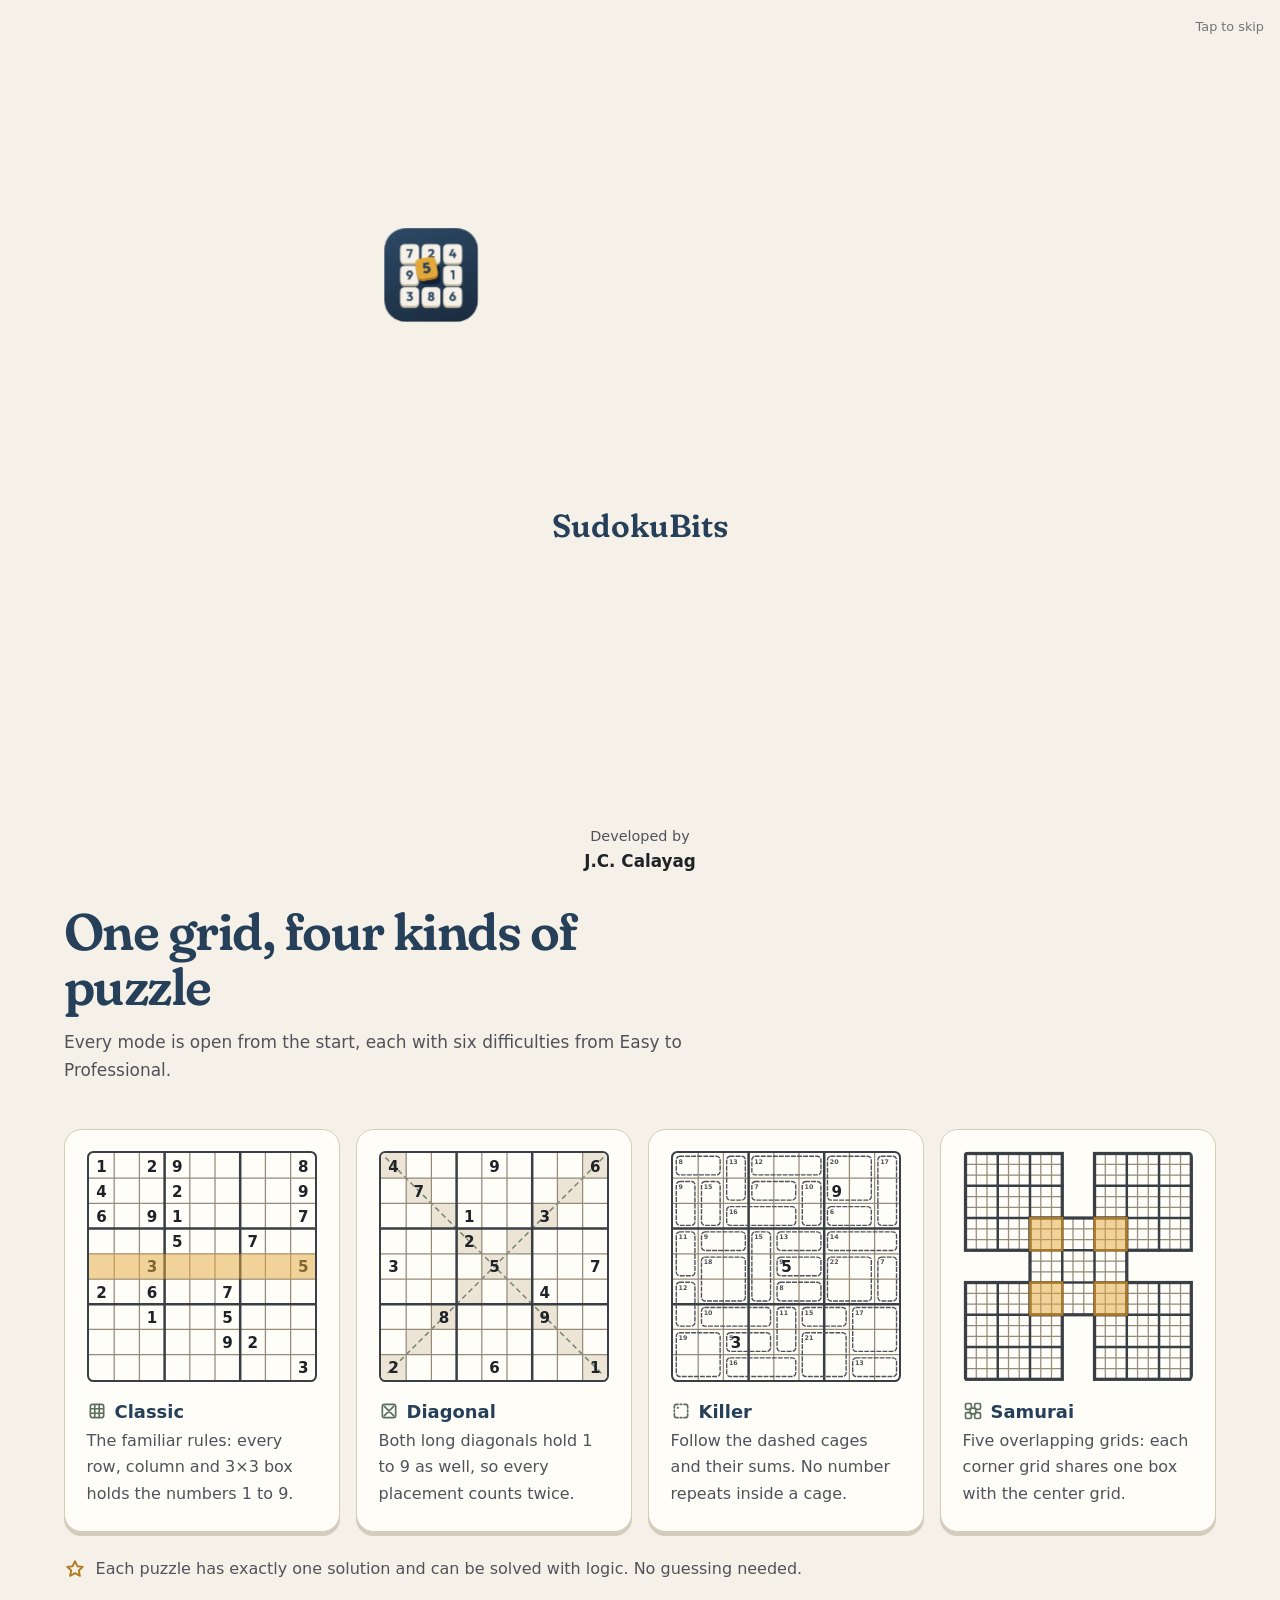
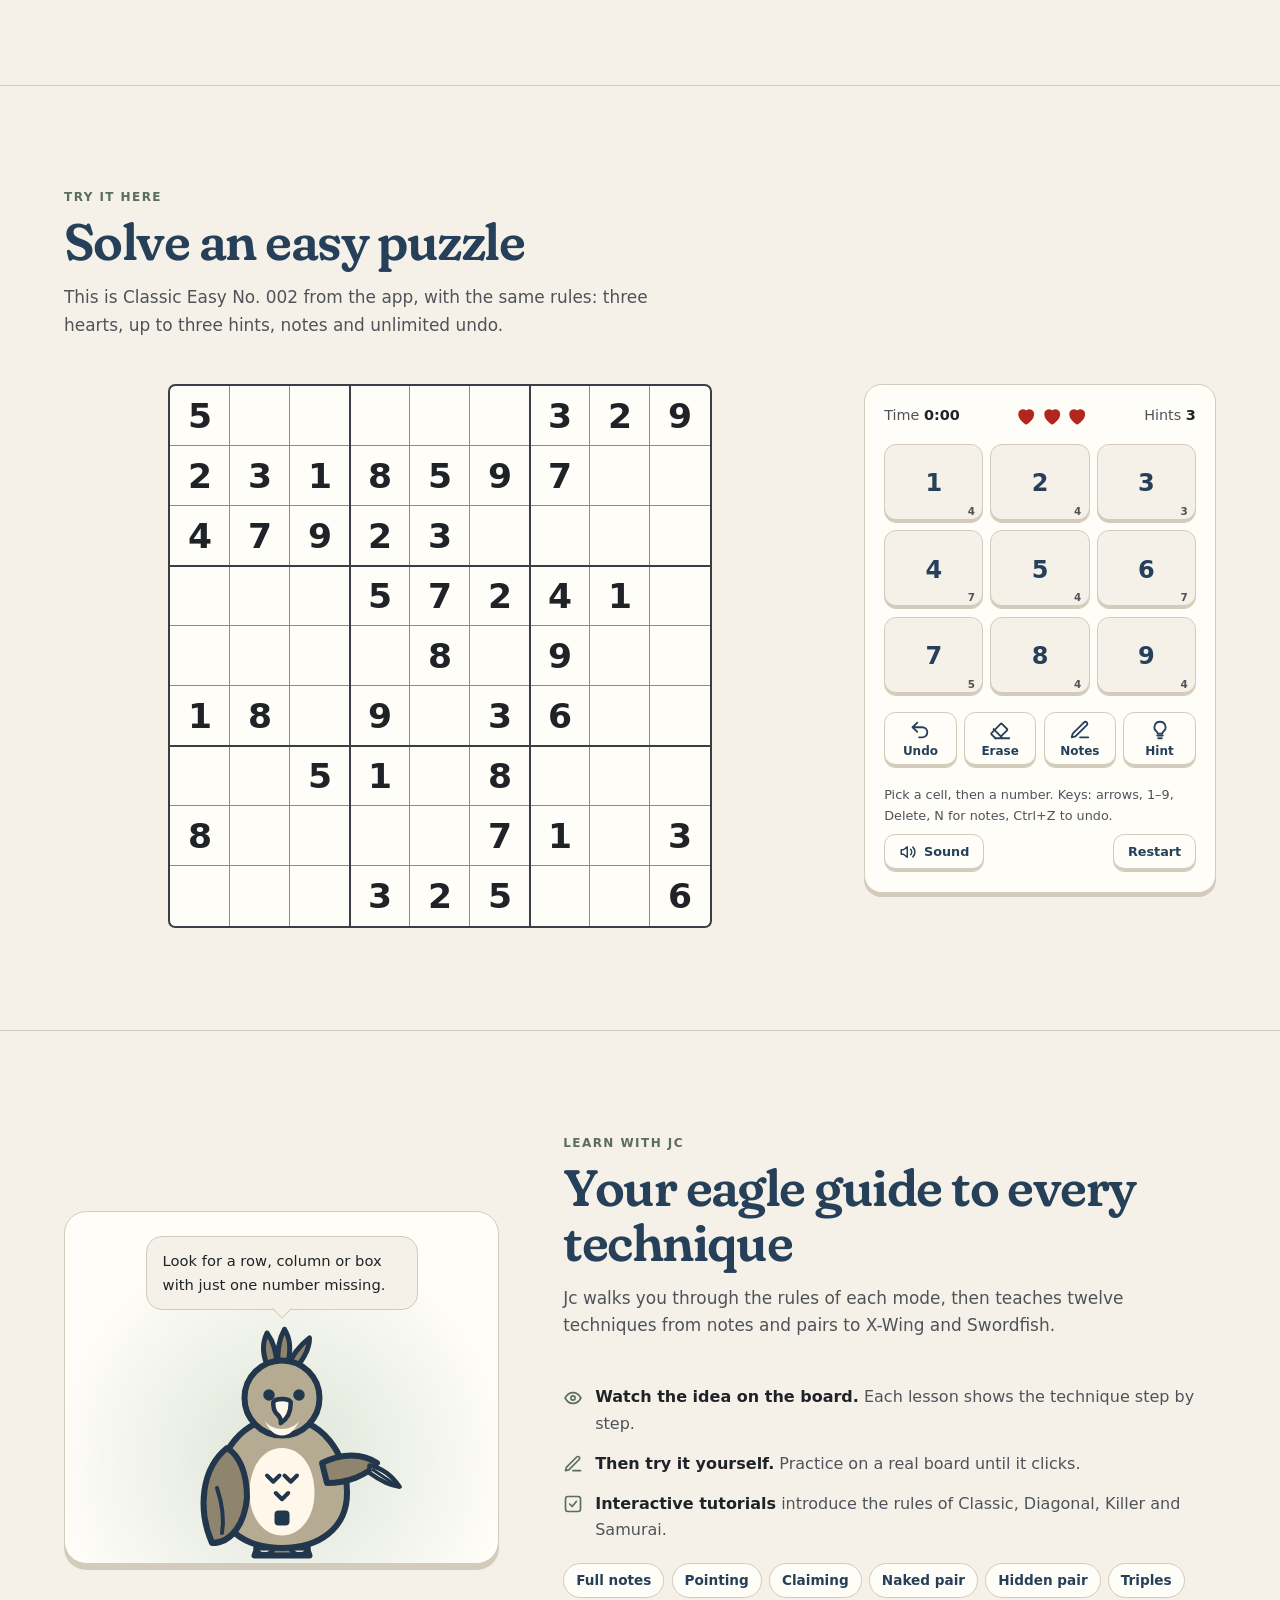
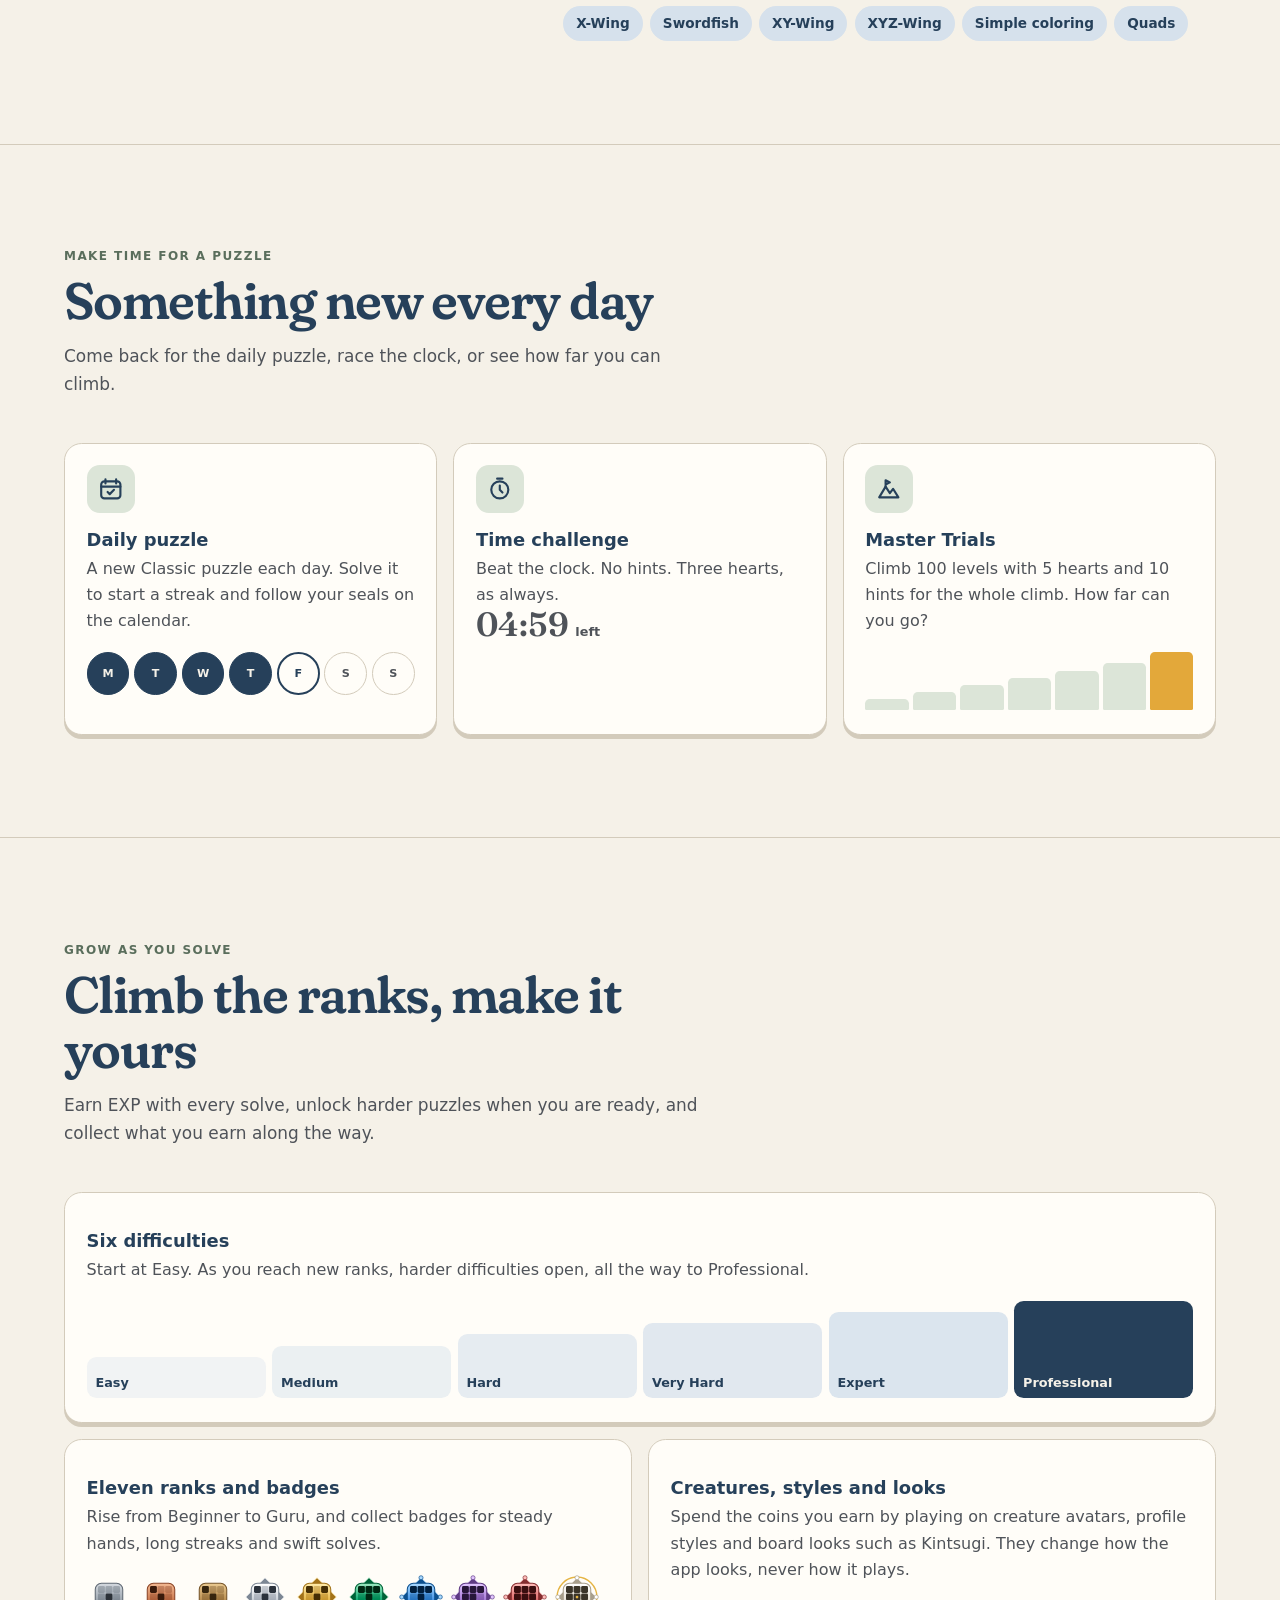
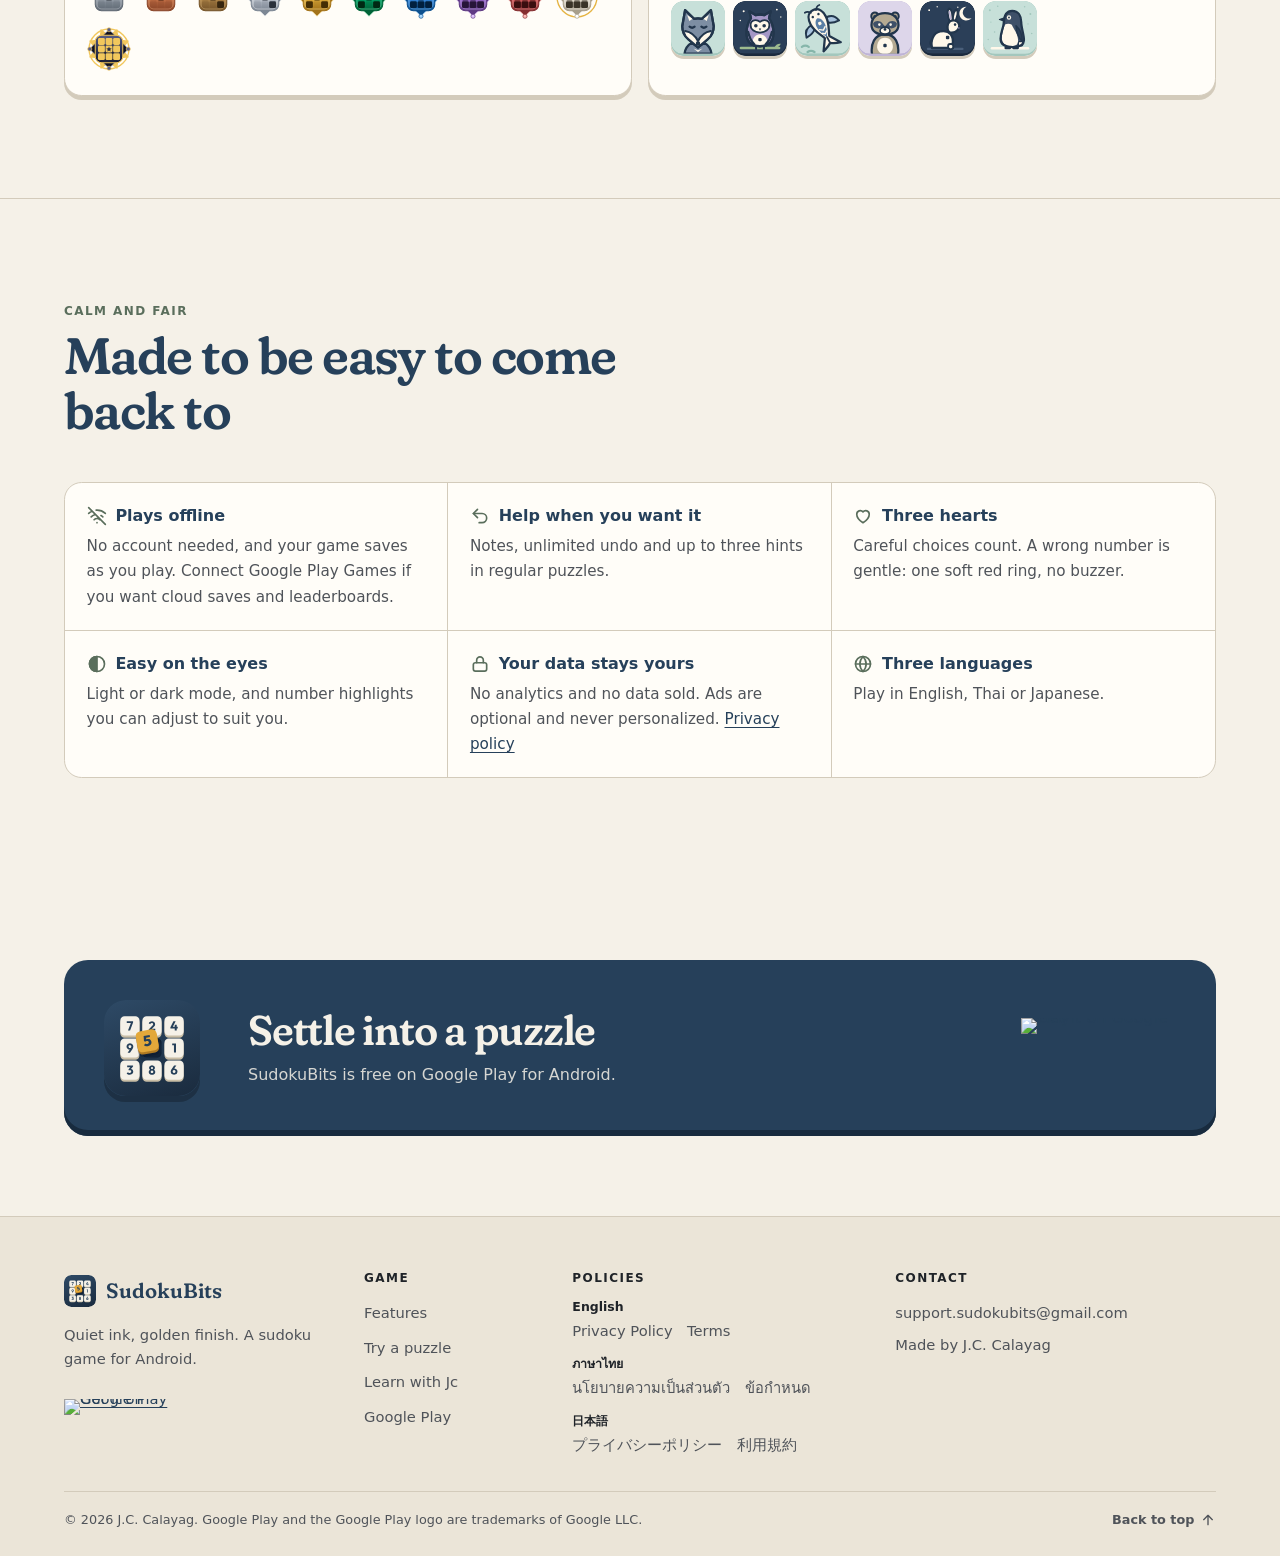
==== commit 730e16f4: "chore: name the developer J.C. Calayag, as on Google Play Also says Google Play Games, never Play Ga" ====
--- a/index.html
+++ b/index.html
@@ -394,11 +394,11 @@
         <ul>
           <li><a href="mailto:support.sudokubits@gmail.com">support.sudokubits@gmail.com</a></li>
         </ul>
-        <p>Made by Jc Calayag</p>
+        <p>Made by J.C. Calayag</p>
       </div>
     </div>
     <div class="shell footer-bottom">
-      <p>© 2026 Jc Calayag. Google Play and the Google Play logo are trademarks of Google LLC.</p>
+      <p>© 2026 J.C. Calayag. Google Play and the Google Play logo are trademarks of Google LLC.</p>
       <a class="to-top" href="#top">Back to top
         <svg width="16" height="16" viewBox="0 0 24 24" fill="none" stroke="currentColor" stroke-width="2" stroke-linecap="round" stroke-linejoin="round" aria-hidden="true"><path d="M12 19V5M5.5 11.5 12 5l6.5 6.5"/></svg>
       </a>
--- a/style.css
+++ b/style.css
@@ -30,11 +30,12 @@
   --error: #b3261e;
   --header-bg: rgb(245 241 232 / 0.82);
 
+  /* Board lines (G157): cell lines ≥ 3:1 on the board and ≥ 2.5:1 on every tint; box lines heavier. */
   --board-bg: #fffdf8;
   --board-region: #ece5d6;
   --board-same: #dae3ec;
   --board-selected: #c3d3e2;
-  --board-thin: #d2c9b8;
+  --board-thin: #948b7d;
   --board-thick: #3a3f45;
   --board-player: #2e5a86;
   --board-glow: rgb(227 168 58 / 0.5);
@@ -79,8 +80,8 @@
   --board-region: #252c35;
   --board-same: #263a50;
   --board-selected: #2e4560;
-  --board-thin: #3a424b;
-  --board-thick: #8a929b;
+  --board-thin: #737b85;
+  --board-thick: #a3abb4;
   --board-player: #9ec2ea;
   --board-glow: rgb(237 185 79 / 0.35);
 }
@@ -696,7 +697,7 @@
 
 .mini-svg { fill: none; stroke-linecap: square; }
 .mini-svg .m-thin { stroke: var(--board-thin); stroke-width: 0.5; }
-.mini-svg .m-thick { stroke: var(--board-thick); stroke-width: 1.1; }
+.mini-svg .m-thick { stroke: var(--board-thick); stroke-width: 1; }
 .mini-svg .m-text { fill: var(--text); stroke: none; font: 650 6px var(--body-font); text-anchor: middle; }
 .mini-svg .m-gold { fill: var(--board-glow); }
 .mini-svg .m-region { fill: var(--board-region); }
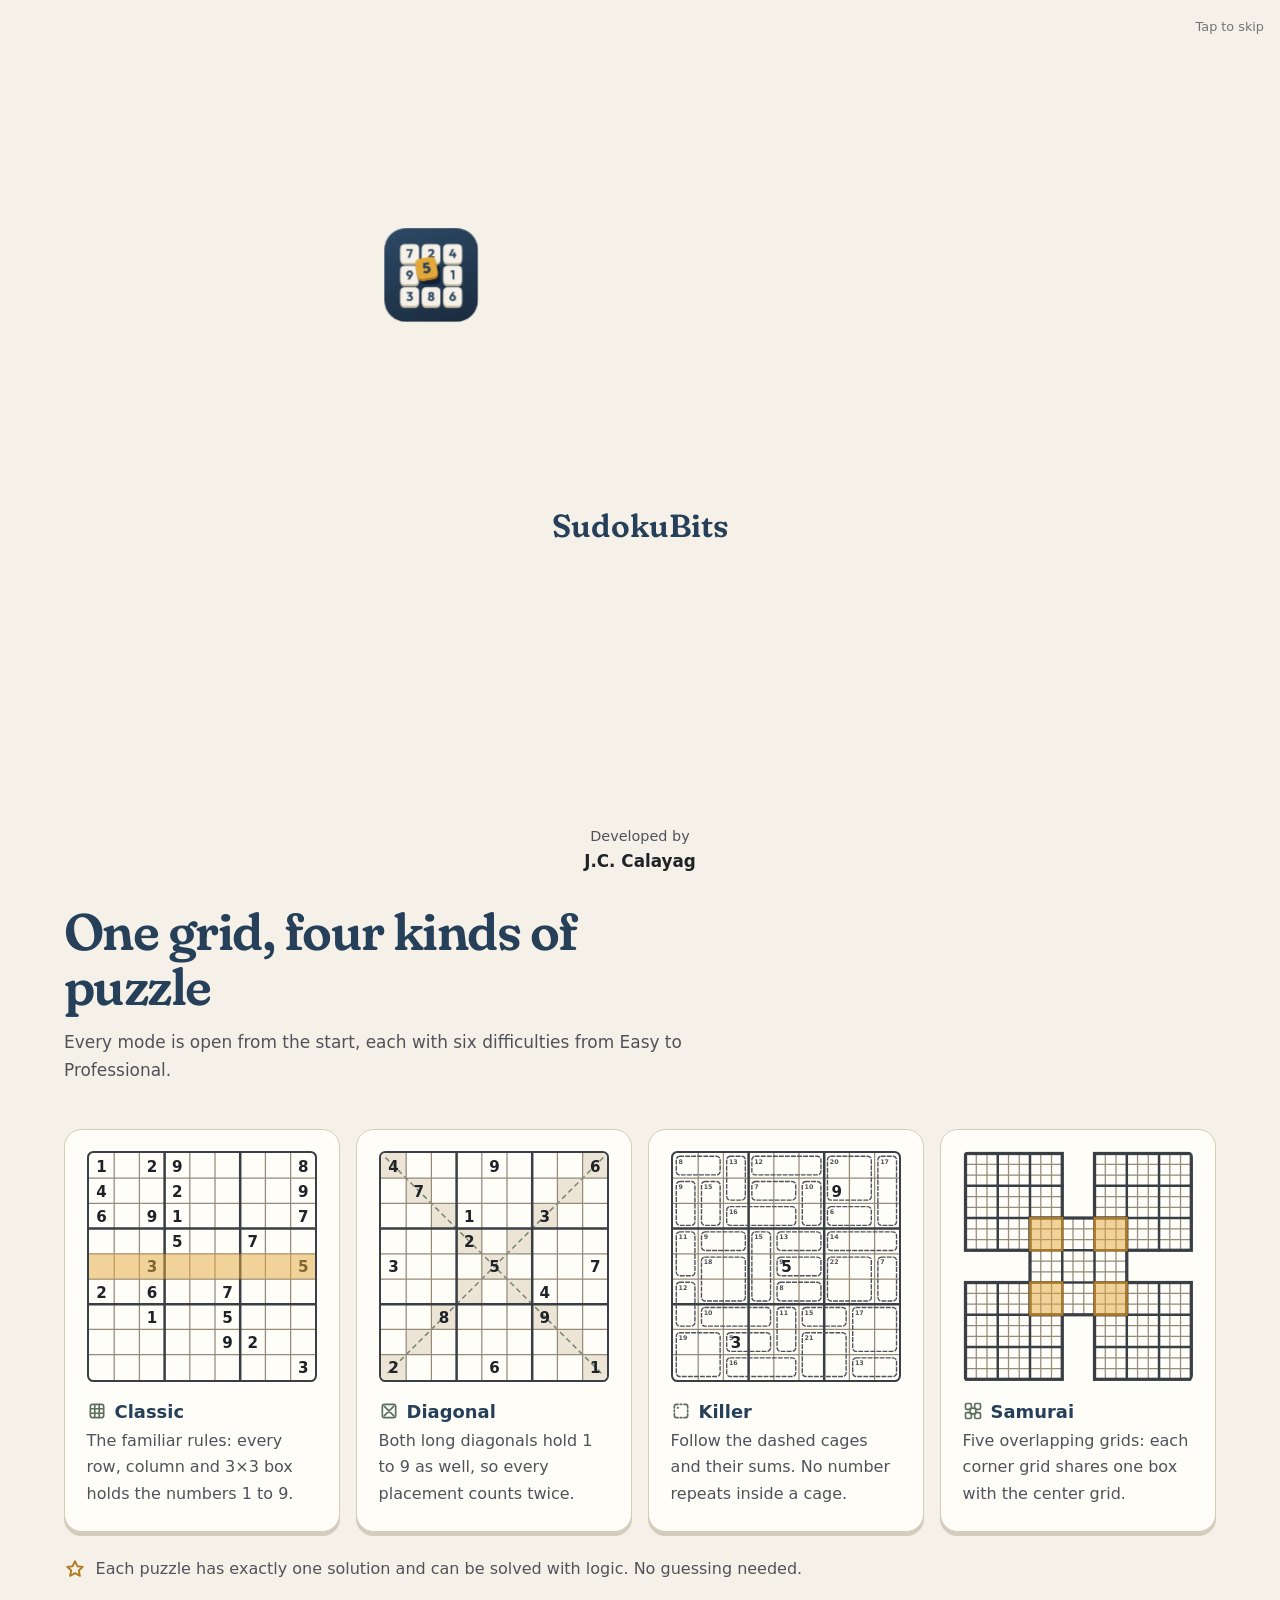
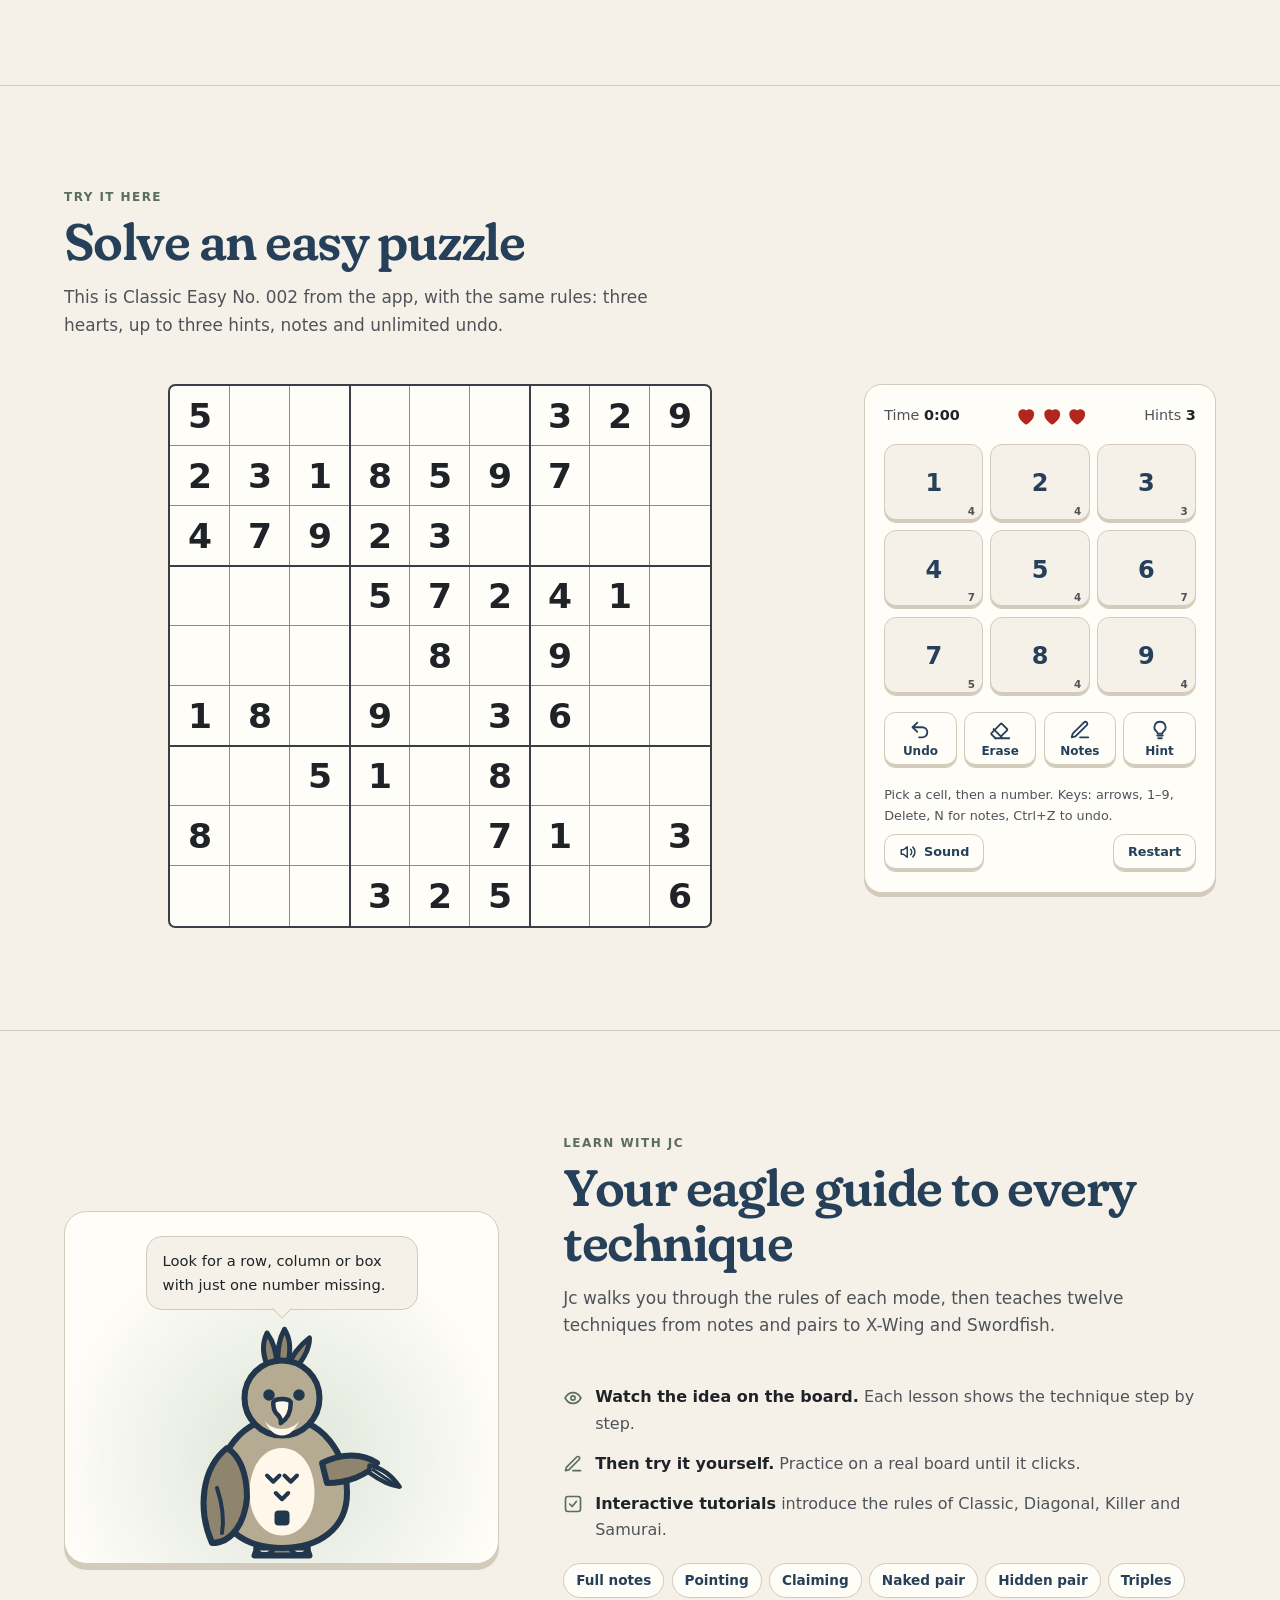
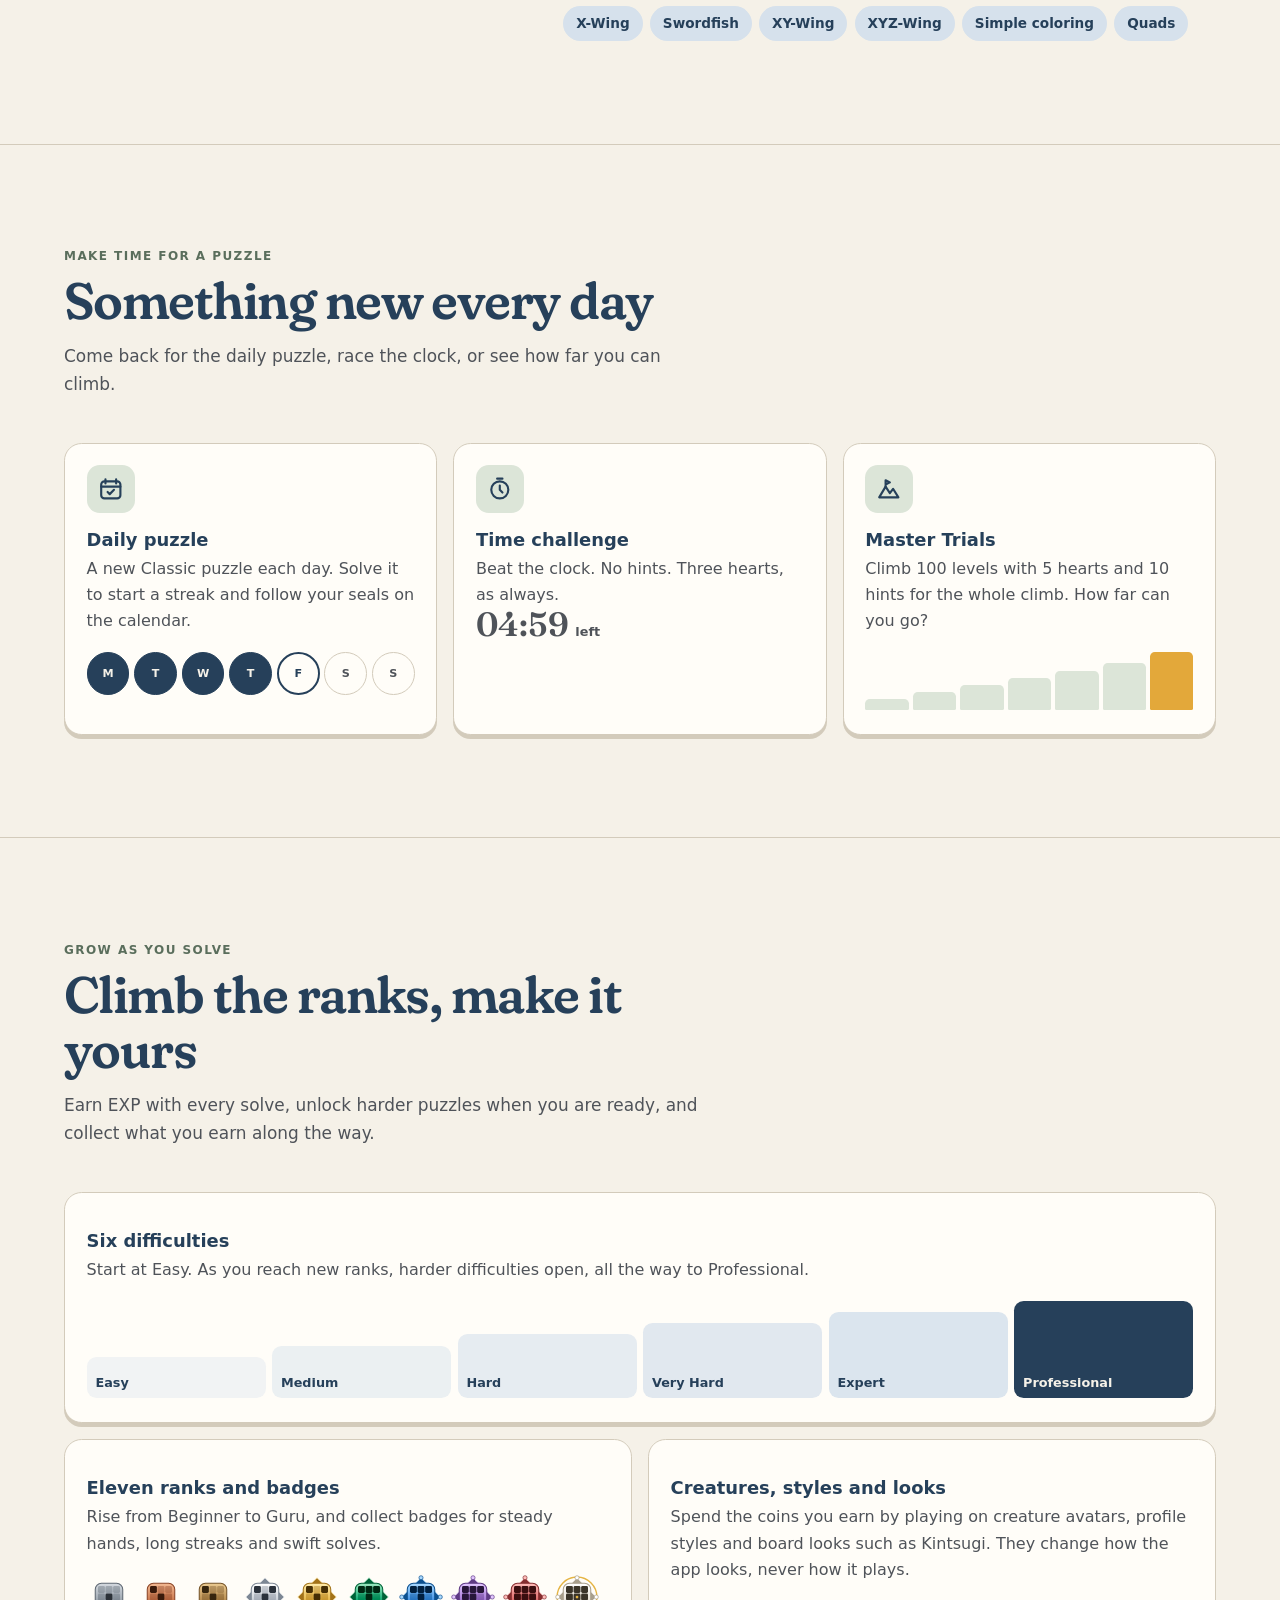
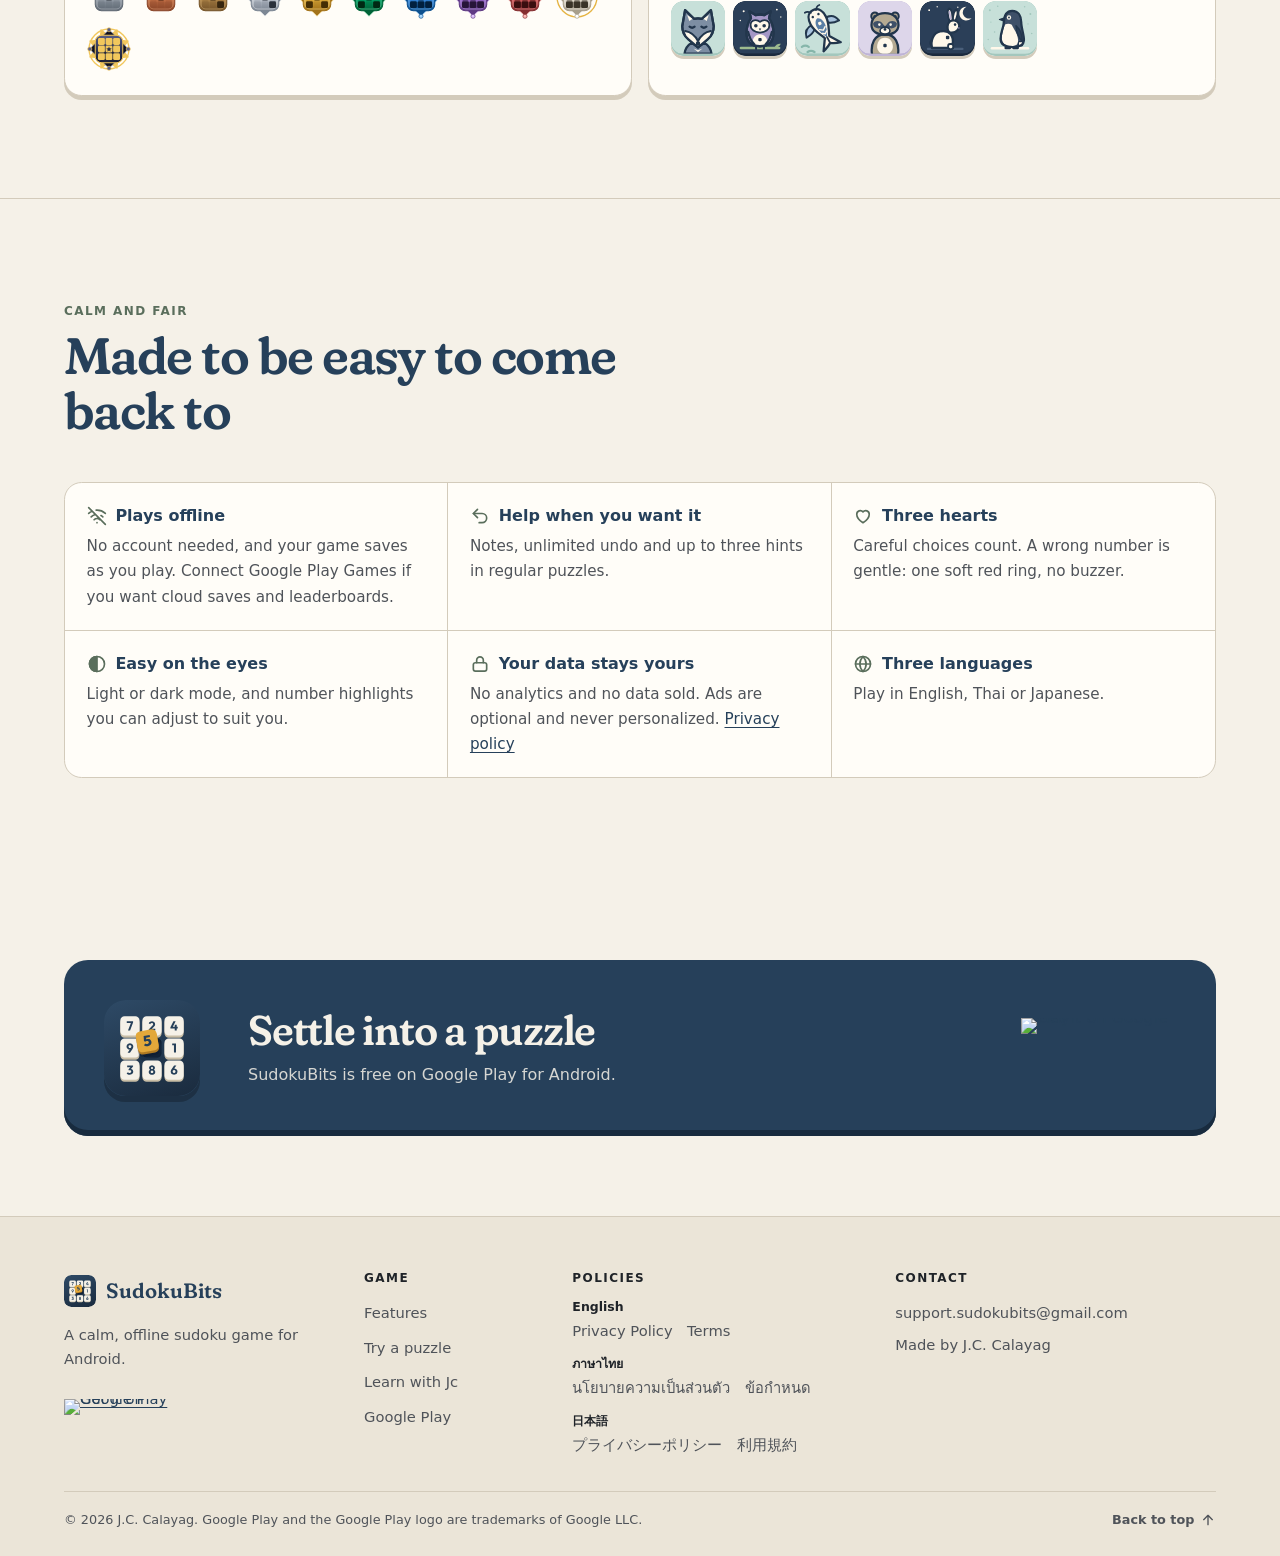
==== commit 5f0b7849: "feat: use the new tagline, a calm, offline sudoku game for Android Removes the Quiet ink, golden fin" ====
--- a/index.html
+++ b/index.html
@@ -3,12 +3,12 @@
 <head>
   <meta charset="utf-8">
   <meta name="viewport" content="width=device-width, initial-scale=1, viewport-fit=cover">
-  <meta name="description" content="SudokuBits is a quiet sudoku game for Android: four modes, a daily puzzle, guided lessons and a golden finish. Play offline at your own pace.">
-  <title>SudokuBits — Quiet sudoku for Android</title>
+  <meta name="description" content="SudokuBits is a calm, offline sudoku game for Android: four modes, a daily puzzle and guided lessons. Play at your own pace.">
+  <title>SudokuBits — Calm, offline sudoku for Android</title>
   <meta name="theme-color" content="#f5f1e8" media="(prefers-color-scheme: light)">
   <meta name="theme-color" content="#12161b" media="(prefers-color-scheme: dark)">
-  <meta property="og:title" content="SudokuBits — Quiet sudoku for Android">
-  <meta property="og:description" content="Four ways to play, a daily puzzle, guided lessons and a golden finish.">
+  <meta property="og:title" content="SudokuBits — Calm, offline sudoku for Android">
+  <meta property="og:description" content="A calm, offline sudoku game for Android: four ways to play, a daily puzzle and guided lessons.">
   <meta property="og:image" content="https://sudokubits.github.io/assets/icon-512.png">
   <link rel="icon" href="assets/icon.svg" type="image/svg+xml">
   <link rel="icon" href="assets/icon-512.png" type="image/png" sizes="512x512">
@@ -79,25 +79,24 @@
   <main id="main" class="home-main" tabindex="-1">
     <section class="shell hero" aria-labelledby="home-title">
       <div class="hero-copy">
-        <p class="eyebrow" data-enter style="--i: 0"><span class="status-dot" aria-hidden="true"></span> A quiet sudoku game for Android</p>
+        <p class="eyebrow" data-enter style="--i: 0"><span class="status-dot" aria-hidden="true"></span> A calm, offline sudoku game for Android</p>
         <h1 id="home-title" data-enter style="--i: 1">SudokuBits</h1>
-        <p class="hero-line" data-enter style="--i: 2">Quiet ink, <em>golden finish.</em></p>
-        <p class="hero-description" data-enter style="--i: 3">Settle into a puzzle at your own pace. Place the last number in a row, column or box and watch it turn gold.</p>
-        <div class="hero-actions" data-enter style="--i: 4">
+        <p class="hero-description" data-enter style="--i: 2">Settle into a puzzle at your own pace. Place the last number in a row, column or box and watch it turn gold.</p>
+        <div class="hero-actions" data-enter style="--i: 3">
           <a class="play-badge" href="https://play.google.com/store/apps/details?id=com.jccalayag.sudokubits"><img src="https://play.google.com/intl/en_us/badges/static/images/badges/en_badge_web_generic.png" alt="Get it on Google Play" width="646" height="250"></a>
           <a class="tile-button" href="#try">
             <svg width="18" height="18" viewBox="0 0 24 24" fill="none" stroke="currentColor" stroke-width="2" stroke-linecap="round" stroke-linejoin="round" aria-hidden="true"><rect x="3.5" y="3.5" width="17" height="17" rx="3"/><path d="M9.2 3.5v17M14.8 3.5v17M3.5 9.2h17M3.5 14.8h17"/></svg>
             Try a puzzle here
           </a>
         </div>
-        <ul class="hero-facts" data-enter style="--i: 5">
+        <ul class="hero-facts" data-enter style="--i: 4">
           <li><svg width="16" height="16" viewBox="0 0 24 24" fill="none" stroke="currentColor" stroke-width="2.4" stroke-linecap="round" stroke-linejoin="round" aria-hidden="true"><path d="m5 12.5 4.5 4.5L19 7.5"/></svg>Plays offline</li>
           <li><svg width="16" height="16" viewBox="0 0 24 24" fill="none" stroke="currentColor" stroke-width="2.4" stroke-linecap="round" stroke-linejoin="round" aria-hidden="true"><path d="m5 12.5 4.5 4.5L19 7.5"/></svg>No account needed</li>
           <li><svg width="16" height="16" viewBox="0 0 24 24" fill="none" stroke="currentColor" stroke-width="2.4" stroke-linecap="round" stroke-linejoin="round" aria-hidden="true"><path d="m5 12.5 4.5 4.5L19 7.5"/></svg>No forced ads</li>
         </ul>
       </div>
 
-      <figure class="puzzle-sheet" data-enter style="--i: 6">
+      <figure class="puzzle-sheet" data-enter style="--i: 5">
         <div class="puzzle-heading" aria-hidden="true">
           <span class="eyebrow">Classic · Easy</span>
           <span class="puzzle-index">No. 001</span>
@@ -369,7 +368,7 @@
           <img src="assets/icon.svg" alt="" width="32" height="32" loading="lazy">
           <span>SudokuBits</span>
         </a>
-        <p>Quiet ink, golden finish. A sudoku game for Android.</p>
+        <p>A calm, offline sudoku game for Android.</p>
         <a class="play-badge small" href="https://play.google.com/store/apps/details?id=com.jccalayag.sudokubits"><img src="https://play.google.com/intl/en_us/badges/static/images/badges/en_badge_web_generic.png" alt="Get it on Google Play" width="646" height="250" loading="lazy"></a>
       </div>
       <nav class="footer-col" aria-labelledby="footer-game">
--- a/style.css
+++ b/style.css
@@ -381,18 +381,6 @@
   line-height: 1;
 }
 
-.hero-line {
-  margin: 1rem 0 0;
-  color: var(--ink);
-  font: 600 clamp(1.45rem, 3vw, 2.5rem)/1.16 var(--display-font);
-  font-optical-sizing: none;
-  font-variation-settings: "opsz" 36, "SOFT" 100;
-  letter-spacing: -0.025em;
-}
-
-.hero-line em { color: var(--gold-edge); font-style: normal; }
-:root[data-theme="dark"] .hero-line em { color: var(--gold); }
-
 .hero-description {
   max-width: 34ch;
   margin: 1.15rem 0 1.5rem;
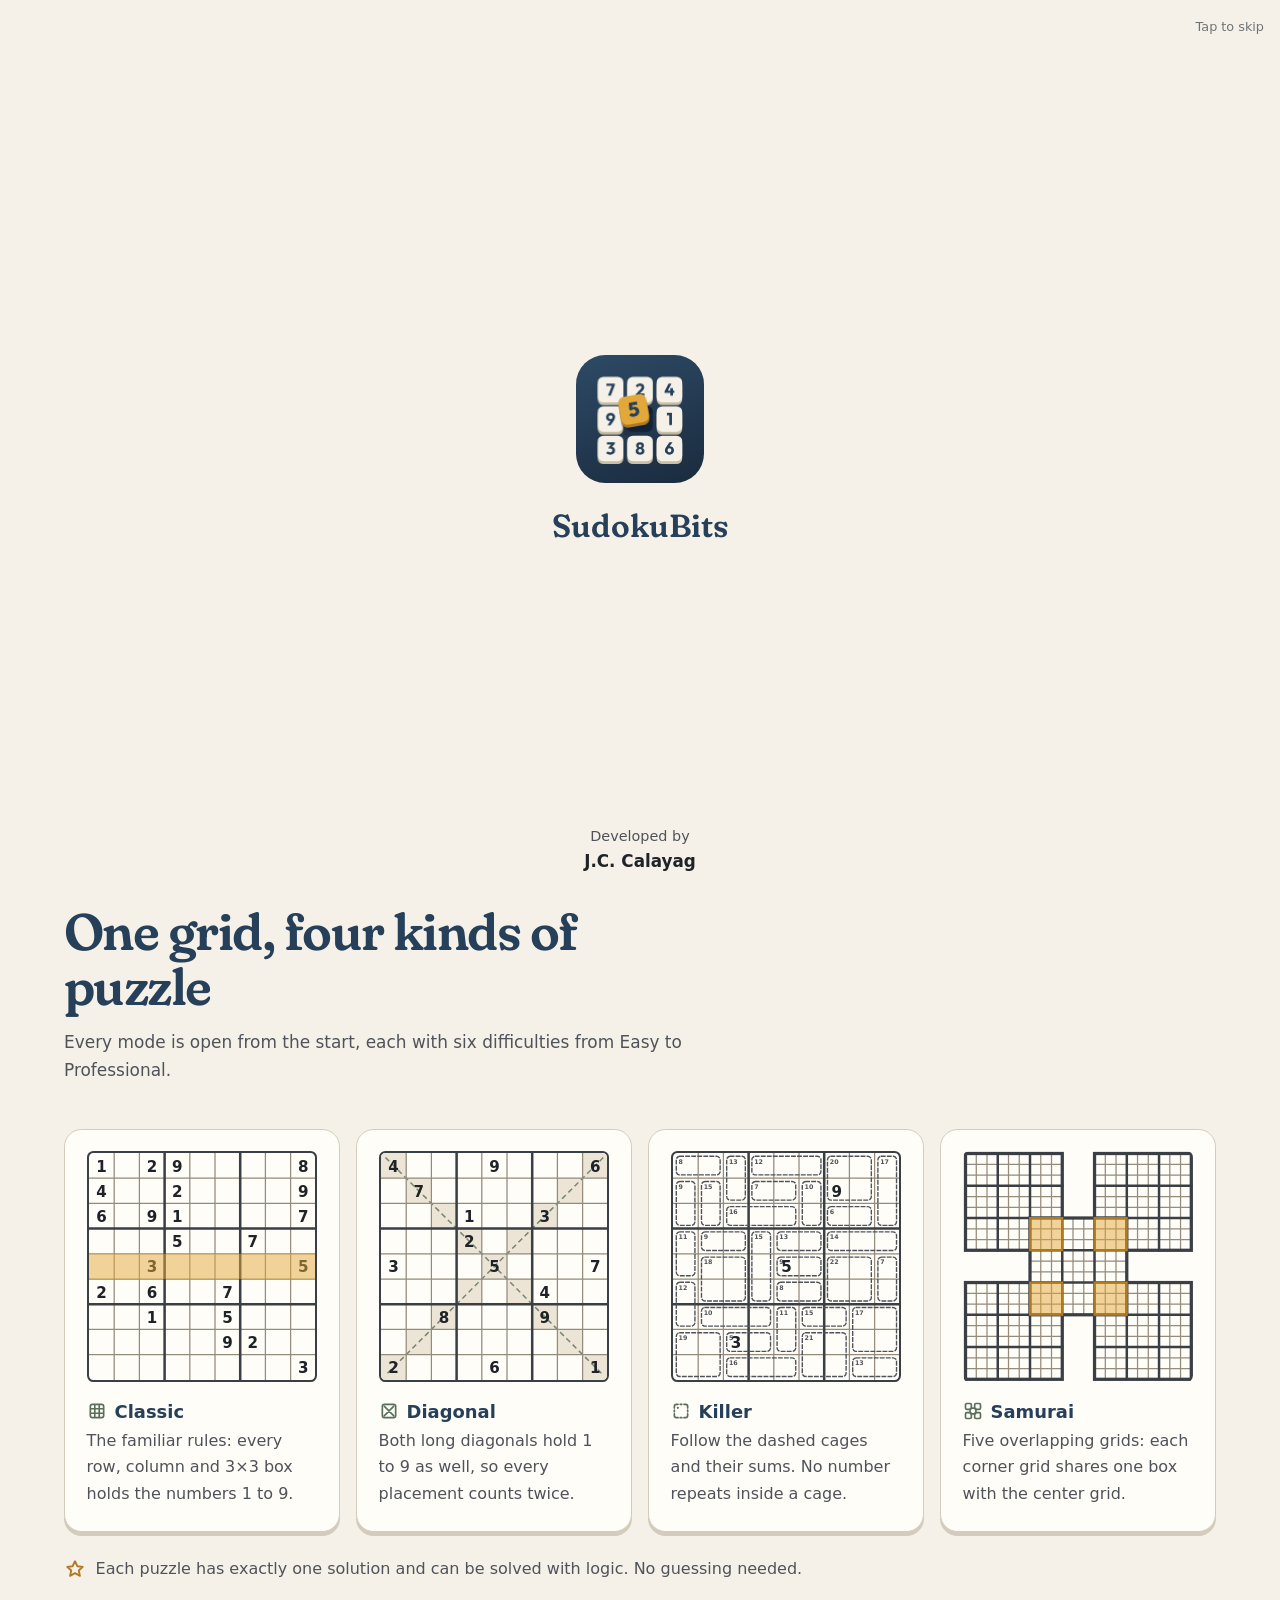
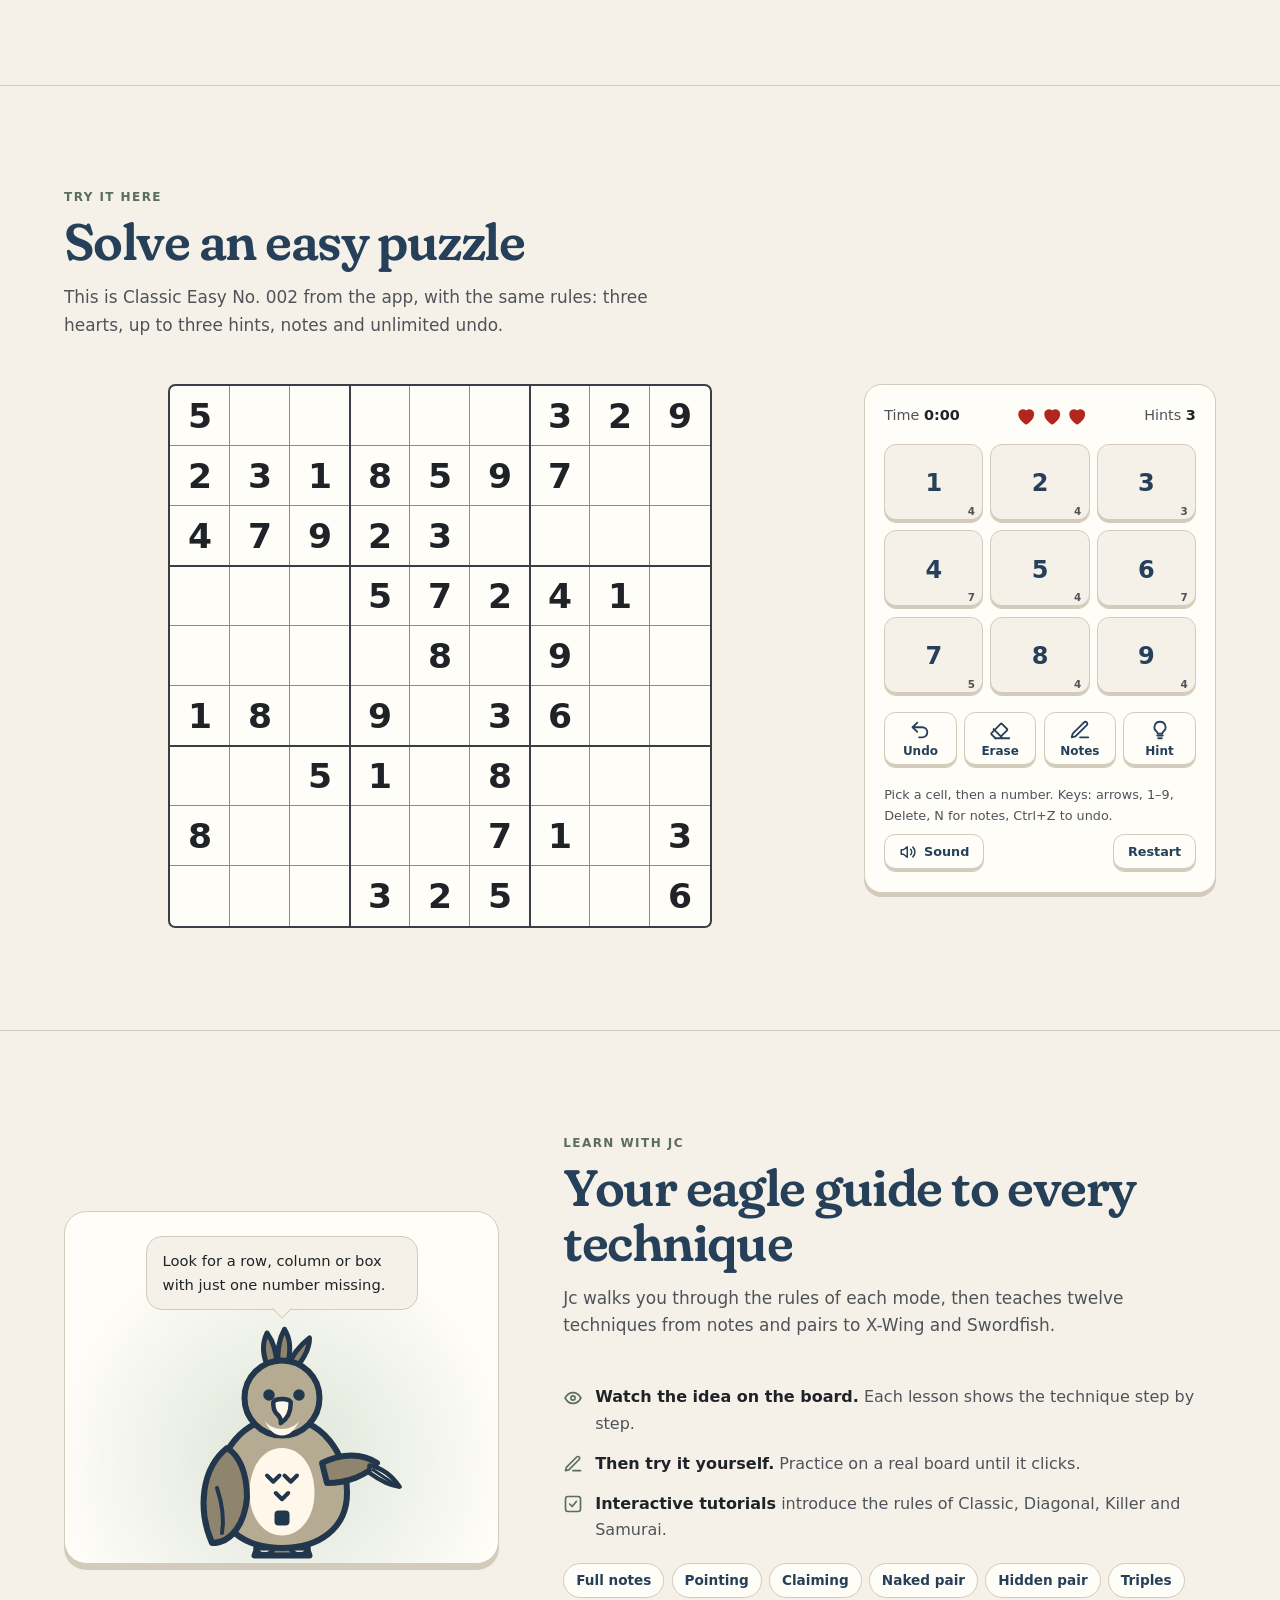
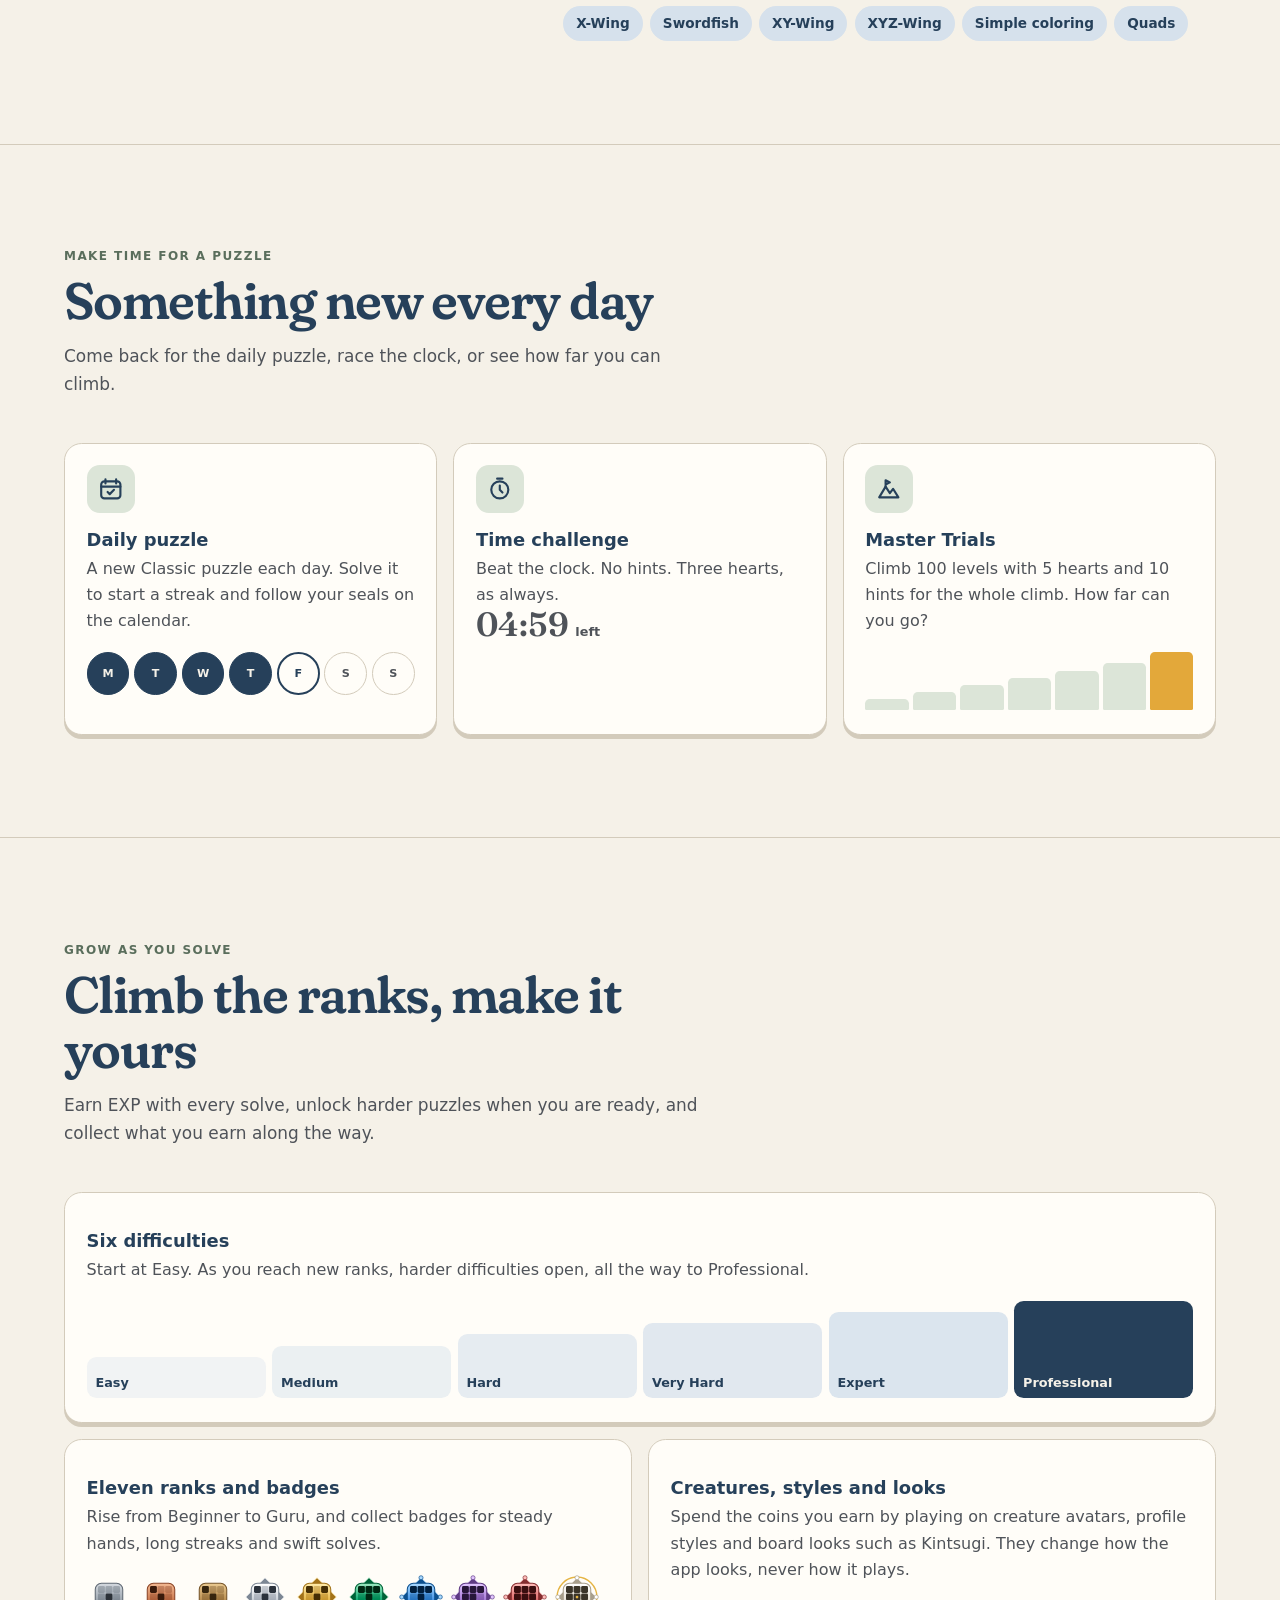
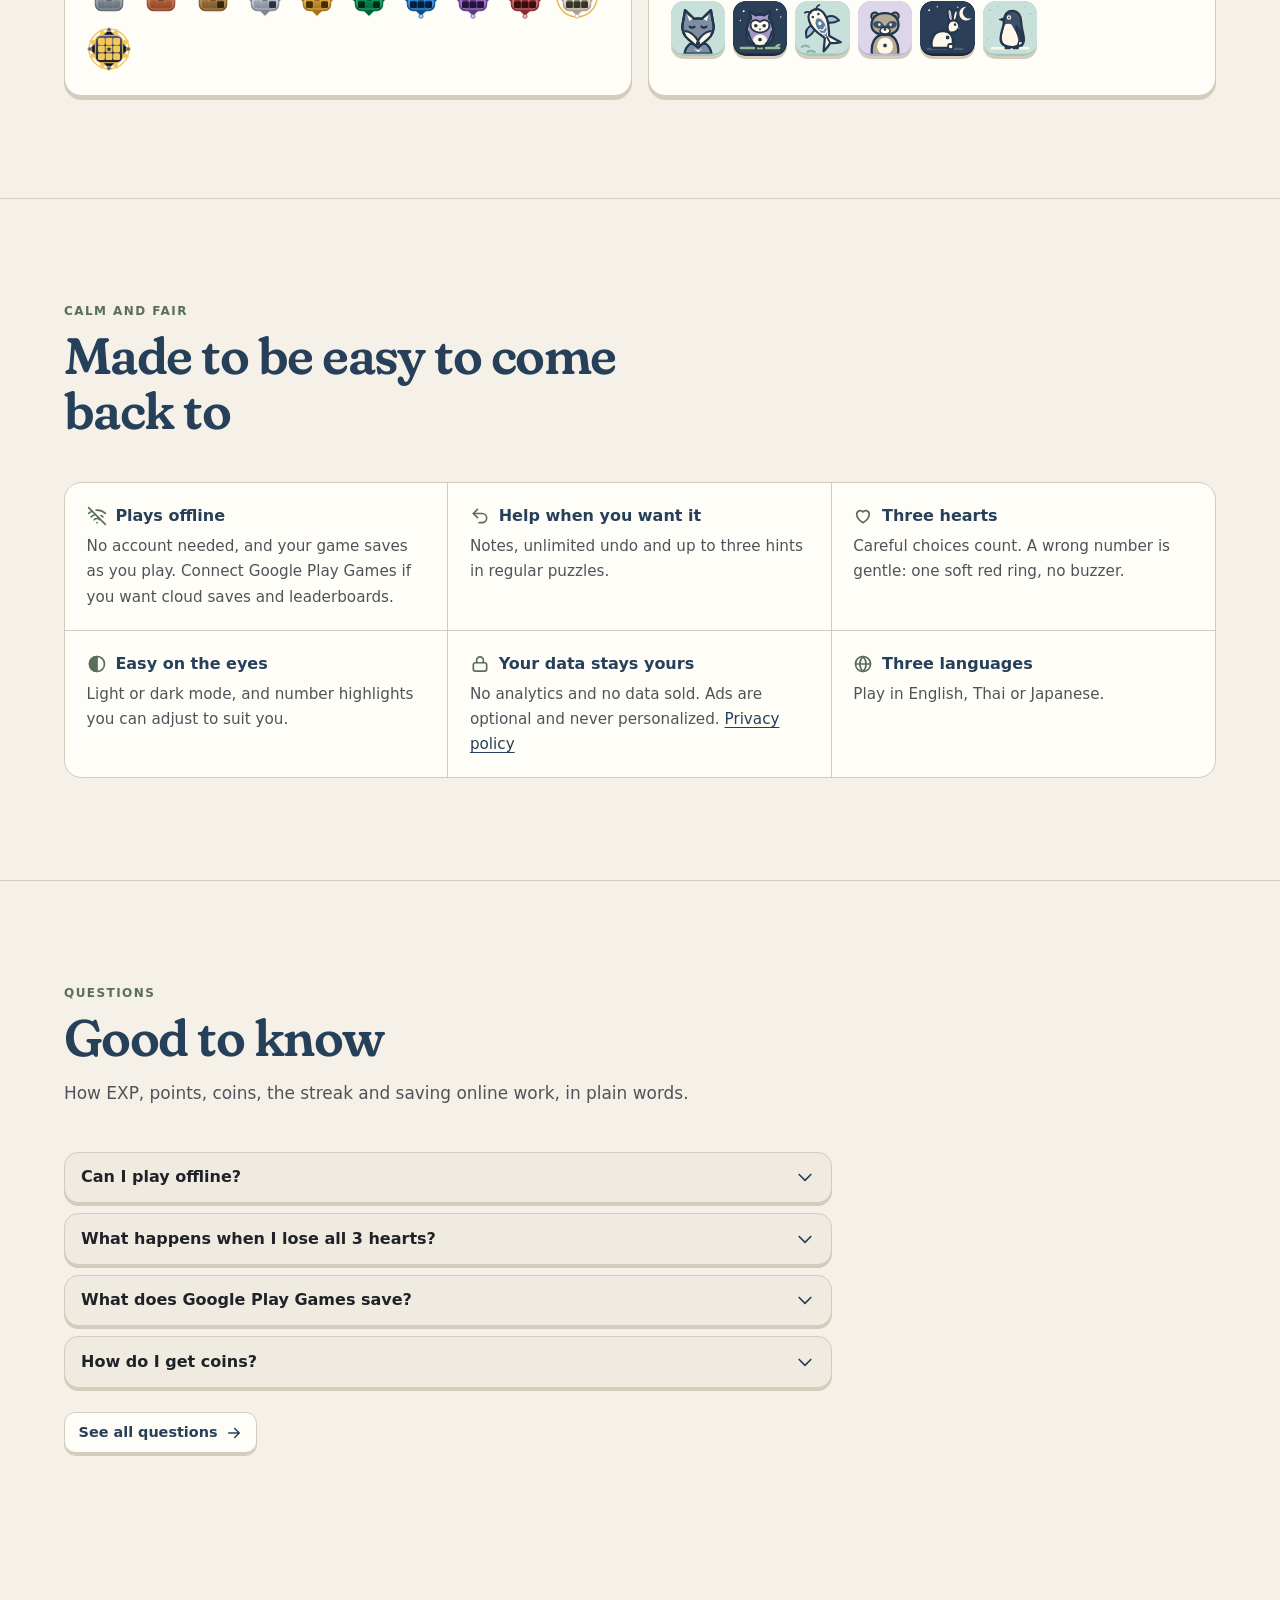
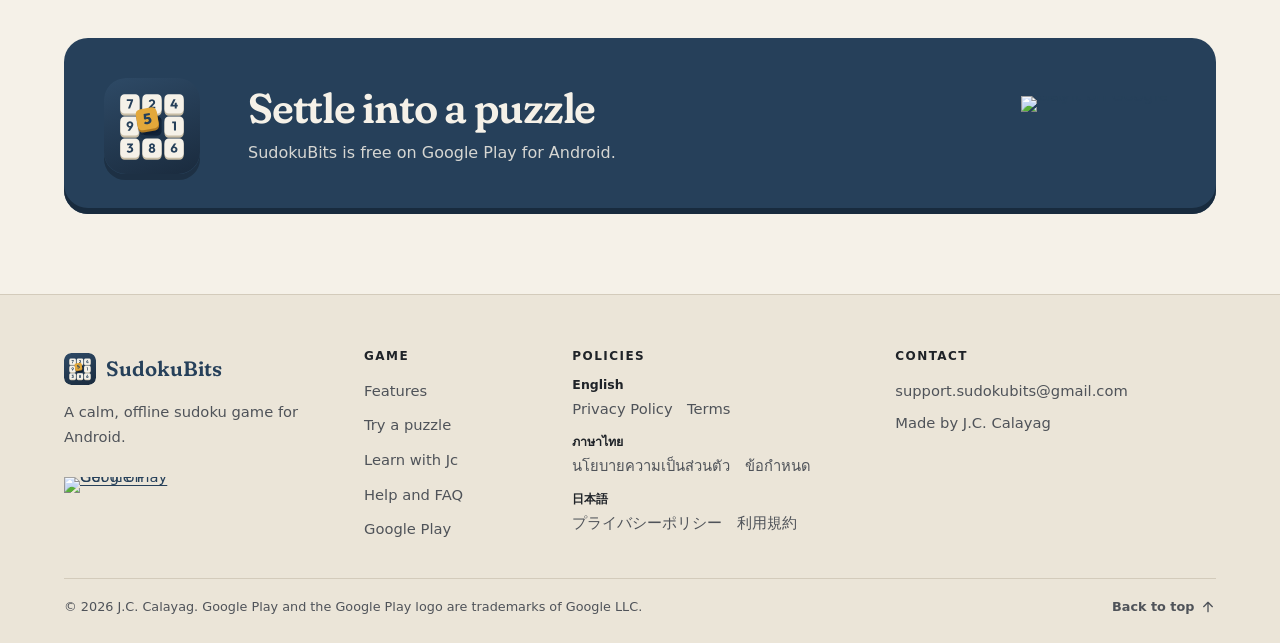
==== commit f769295a: "feat: add the app's Help and FAQ in English, Thai and Japanese - New faq.html, th/faq.html and ja/fa" ====
--- a/index.html
+++ b/index.html
@@ -51,6 +51,7 @@
       <nav class="site-nav" id="site-nav" aria-label="Main navigation">
         <a href="#modes">Features</a>
         <a href="#try">Try a puzzle</a>
+        <a href="faq.html">FAQ</a>
         <a href="privacy.html">Privacy</a>
         <a href="terms.html">Terms</a>
         <div class="nav-extra">
@@ -349,6 +350,38 @@
       </div>
     </section>
 
+    <section class="section" id="questions" aria-labelledby="questions-title">
+      <div class="shell">
+        <div class="section-head" data-reveal>
+          <p class="eyebrow">Questions</p>
+          <h2 id="questions-title">Good to know</h2>
+          <p>How EXP, points, coins, the streak and saving online work, in plain words.</p>
+        </div>
+        <div class="faq-home" data-reveal style="--i: 1">
+          <details class="faq-item" name="home-faq">
+            <summary><span>Can I play offline?</span><svg class="faq-chevron" width="20" height="20" viewBox="0 0 24 24" fill="none" stroke="currentColor" stroke-width="2" stroke-linecap="round" stroke-linejoin="round" aria-hidden="true"><path d="m9 5 7 7-7 7"/></svg></summary>
+            <p>Yes. Every puzzle, the daily, the challenges and the lessons work without a connection. Only the leaderboards, saving online and ads need one, and they catch up the next time you're online.</p>
+          </details>
+          <details class="faq-item" name="home-faq">
+            <summary><span>What happens when I lose all 3 hearts?</span><svg class="faq-chevron" width="20" height="20" viewBox="0 0 24 24" fill="none" stroke="currentColor" stroke-width="2" stroke-linecap="round" stroke-linejoin="round" aria-hidden="true"><path d="m9 5 7 7-7 7"/></svg></summary>
+            <p>Each wrong number costs one heart, and undo never gives it back. When all 3 are gone the game ends: Out of hearts, with no EXP and no points. You can start the same puzzle again whenever you like.</p>
+          </details>
+          <details class="faq-item" name="home-faq">
+            <summary><span>What does Google Play Games save?</span><svg class="faq-chevron" width="20" height="20" viewBox="0 0 24 24" fill="none" stroke="currentColor" stroke-width="2" stroke-linecap="round" stroke-linejoin="round" aria-hidden="true"><path d="m9 5 7 7-7 7"/></svg></summary>
+            <p>Your progress: your level and EXP, solved puzzles and stats, badges, coins and looks, games in progress, your name and your photo avatar. It is kept in your own Google Play Games account. Theme, sounds, music and their volumes, the reminder and the language stay on each phone.</p>
+          </details>
+          <details class="faq-item" name="home-faq">
+            <summary><span>How do I get coins?</span><svg class="faq-chevron" width="20" height="20" viewBox="0 0 24 24" fill="none" stroke="currentColor" stroke-width="2" stroke-linecap="round" stroke-linejoin="round" aria-hidden="true"><path d="m9 5 7 7-7 7"/></svg></summary>
+            <p>Solve the daily puzzle: 3 coins, once a day. You also got 30 welcome coins at the start. Once ads open in the Shop, each optional ad you choose to watch gives 2 coins, up to 10 a day. Coins are never sold for money.</p>
+          </details>
+        </div>
+        <a class="tile-button faq-more" href="faq.html" data-reveal style="--i: 2">
+          See all questions
+          <svg width="18" height="18" viewBox="0 0 24 24" fill="none" stroke="currentColor" stroke-width="2" stroke-linecap="round" stroke-linejoin="round" aria-hidden="true"><path d="M5 12h14M13 6l6 6-6 6"/></svg>
+        </a>
+      </div>
+    </section>
+
     <div class="shell">
       <section class="cta-band" aria-labelledby="cta-title" data-reveal>
         <img class="cta-icon" src="assets/icon.svg" alt="" width="96" height="96">
@@ -377,6 +410,7 @@
           <li><a href="#modes">Features</a></li>
           <li><a href="#try">Try a puzzle</a></li>
           <li><a href="#learn">Learn with Jc</a></li>
+          <li><a href="faq.html">Help and FAQ</a></li>
           <li><a href="https://play.google.com/store/apps/details?id=com.jccalayag.sudokubits">Google Play</a></li>
         </ul>
       </nav>
--- a/style.css
+++ b/style.css
@@ -319,11 +319,11 @@
 .menu-toggle .menu-close, .menu-toggle[aria-expanded="true"] .menu-open { display: none; }
 .menu-toggle[aria-expanded="true"] .menu-close { display: block; }
 
-@media (max-width: 52rem) {
+@media (max-width: 64rem) {
   .header-cta { display: none; }
 }
 
-@media (max-width: 40rem) {
+@media (max-width: 54rem) {
   .js .menu-toggle { display: inline-grid; }
   .js .header-actions { margin-inline-start: auto; }
 
@@ -349,7 +349,7 @@
   .site-nav:not(.js *) { margin-inline-start: -0.5rem; }
 }
 
-@media (max-width: 40rem) {
+@media (max-width: 54rem) {
   html:not(.js) .header-inner { flex-wrap: wrap; padding-block: 0.4rem; }
   html:not(.js) .site-nav { order: 3; width: 100%; margin-inline-start: -0.6rem; }
 }
@@ -1188,6 +1188,85 @@
 .table-wrap :is(th, td) { padding: 0.65rem 0.75rem; text-align: start; vertical-align: top; }
 .table-wrap th { background: var(--surface); color: var(--ink); }
 .table-wrap td { border-block-start: 1px solid var(--line); }
+
+/* ---------- Help and FAQ: the app's FaqScreen (G147) ---------- */
+
+.faq-lead { max-width: 40rem; margin: 0; color: var(--muted); font-size: 1.06rem; }
+
+.faq-topics ul { display: flex; flex-wrap: wrap; gap: 0.4rem; margin: 0; padding: 0; list-style: none; }
+
+.faq-topics a {
+  display: inline-flex;
+  align-items: center;
+  min-height: 2.5rem;
+  padding: 0.25rem 0.8rem;
+  border: 1px solid var(--line);
+  border-radius: 0.65rem;
+  background: var(--sheet);
+  color: var(--ink);
+  font-size: 0.88rem;
+  font-weight: 650;
+  text-decoration: none;
+  transition: background-color var(--quick) var(--ease-standard);
+}
+
+.faq-topics a:hover { background: var(--surface); }
+
+.faq-group h2 { margin: 2.5rem 0 0.75rem; font-size: clamp(1.35rem, 3vw, 1.75rem); line-height: 1.25; }
+
+/* A question is a tile: a 1px ring on surface; open, the ring turns 2px ink on the board's paper. */
+.faq-item {
+  border: 1px solid var(--line);
+  border-radius: 0.9rem;
+  background: var(--surface-low);
+  box-shadow: 0 3px 0 var(--line);
+  transition: background-color var(--quick) var(--ease-standard), border-color var(--quick) var(--ease-standard);
+}
+
+.faq-item + .faq-item { margin-block-start: 0.625rem; }
+.faq-item[open] { border-color: var(--ink); background: var(--board-bg); box-shadow: 0 0 0 1px var(--ink), 0 3px 0 var(--line); }
+
+.faq-item summary {
+  display: flex;
+  align-items: center;
+  gap: 0.5rem;
+  min-height: 3rem;
+  padding: 0.85rem 1rem;
+  border-radius: inherit;
+  color: var(--text);
+  font-weight: 650;
+  line-height: 1.4;
+  list-style: none;
+  cursor: pointer;
+}
+
+.faq-item summary::-webkit-details-marker { display: none; }
+.faq-item summary:hover { color: var(--ink); }
+.faq-item summary span { flex: 1; min-width: 0; }
+
+.faq-chevron { flex: none; color: var(--ink); transform: rotate(90deg); transition: transform var(--medium) var(--ease-standard); }
+.faq-item[open] .faq-chevron { transform: rotate(-90deg); }
+
+.faq-item p { margin: 0; padding: 0 1rem 1rem; color: var(--muted); line-height: 1.5; }
+.faq-item[open] p { animation: fade-in var(--short) var(--ease-arrive) both; }
+
+/* The answer's height eases open and shut where the browser can animate it. */
+@supports selector(::details-content) {
+  .faq-item { interpolate-size: allow-keywords; }
+  .faq-item::details-content {
+    block-size: 0;
+    overflow: clip;
+    transition: block-size var(--medium) var(--ease-standard), content-visibility var(--medium) allow-discrete;
+  }
+  .faq-item[open]::details-content { block-size: auto; }
+}
+
+.faq-contact { margin-block-start: 2.5rem; }
+.faq-contact p { margin: 0; }
+
+/* The home page's few questions */
+.faq-home { max-width: 48rem; }
+.faq-more { margin-block-start: 1.5rem; }
 
 /* ---------- Intro (assets/intro.js): the app's intro, then the logo glides into the header ---------- */
 
